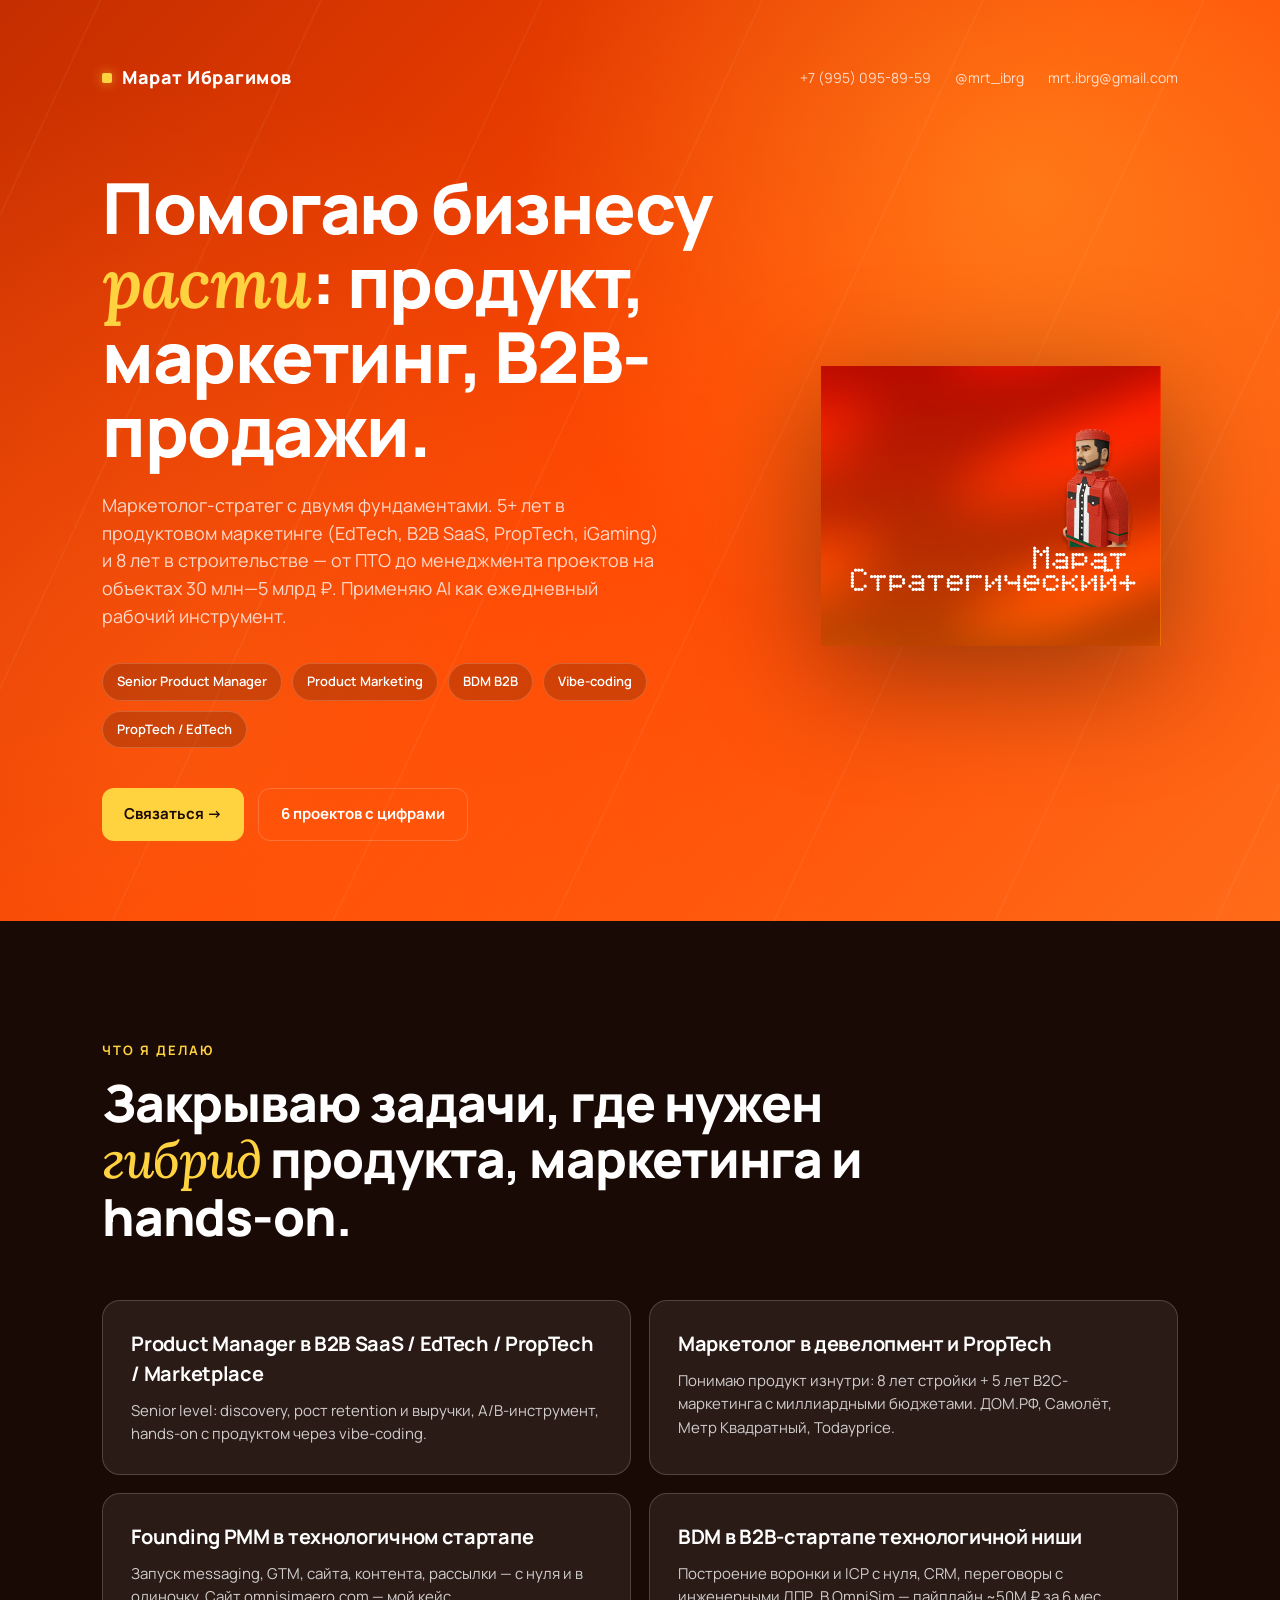
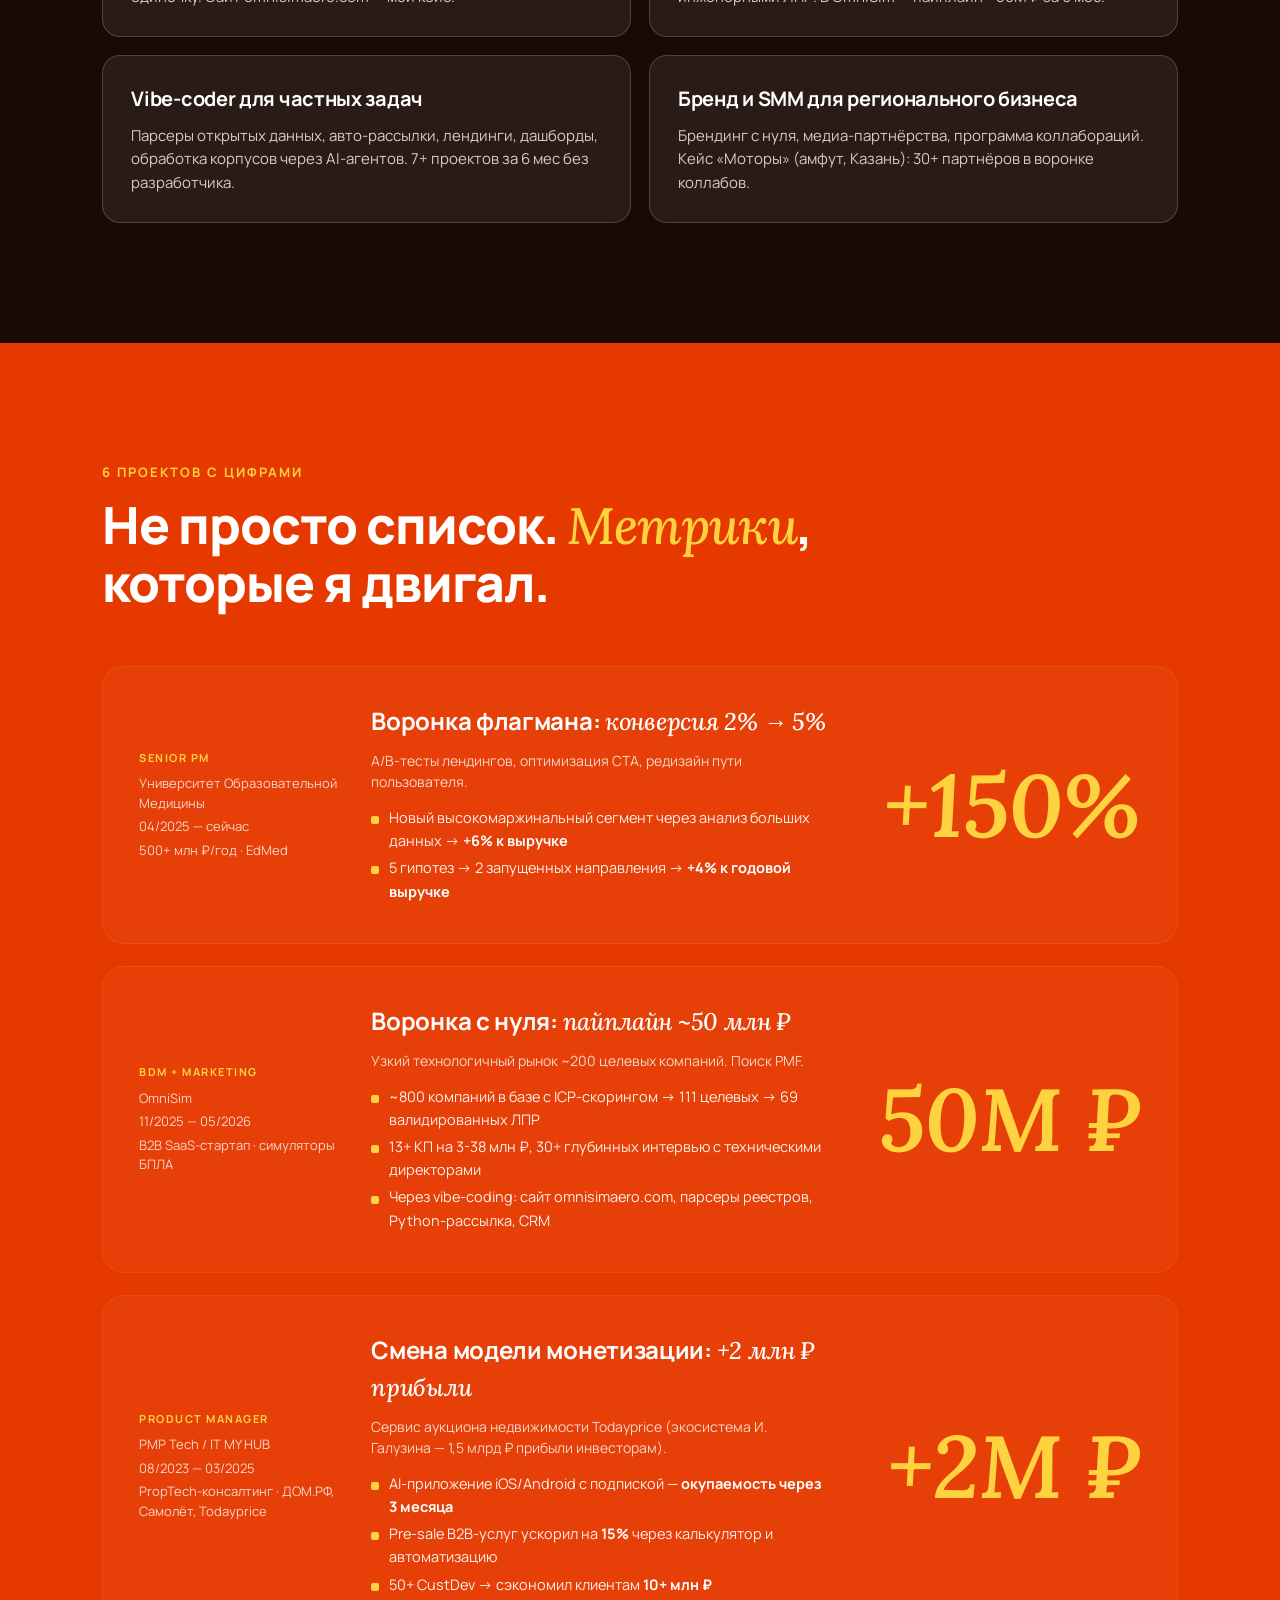
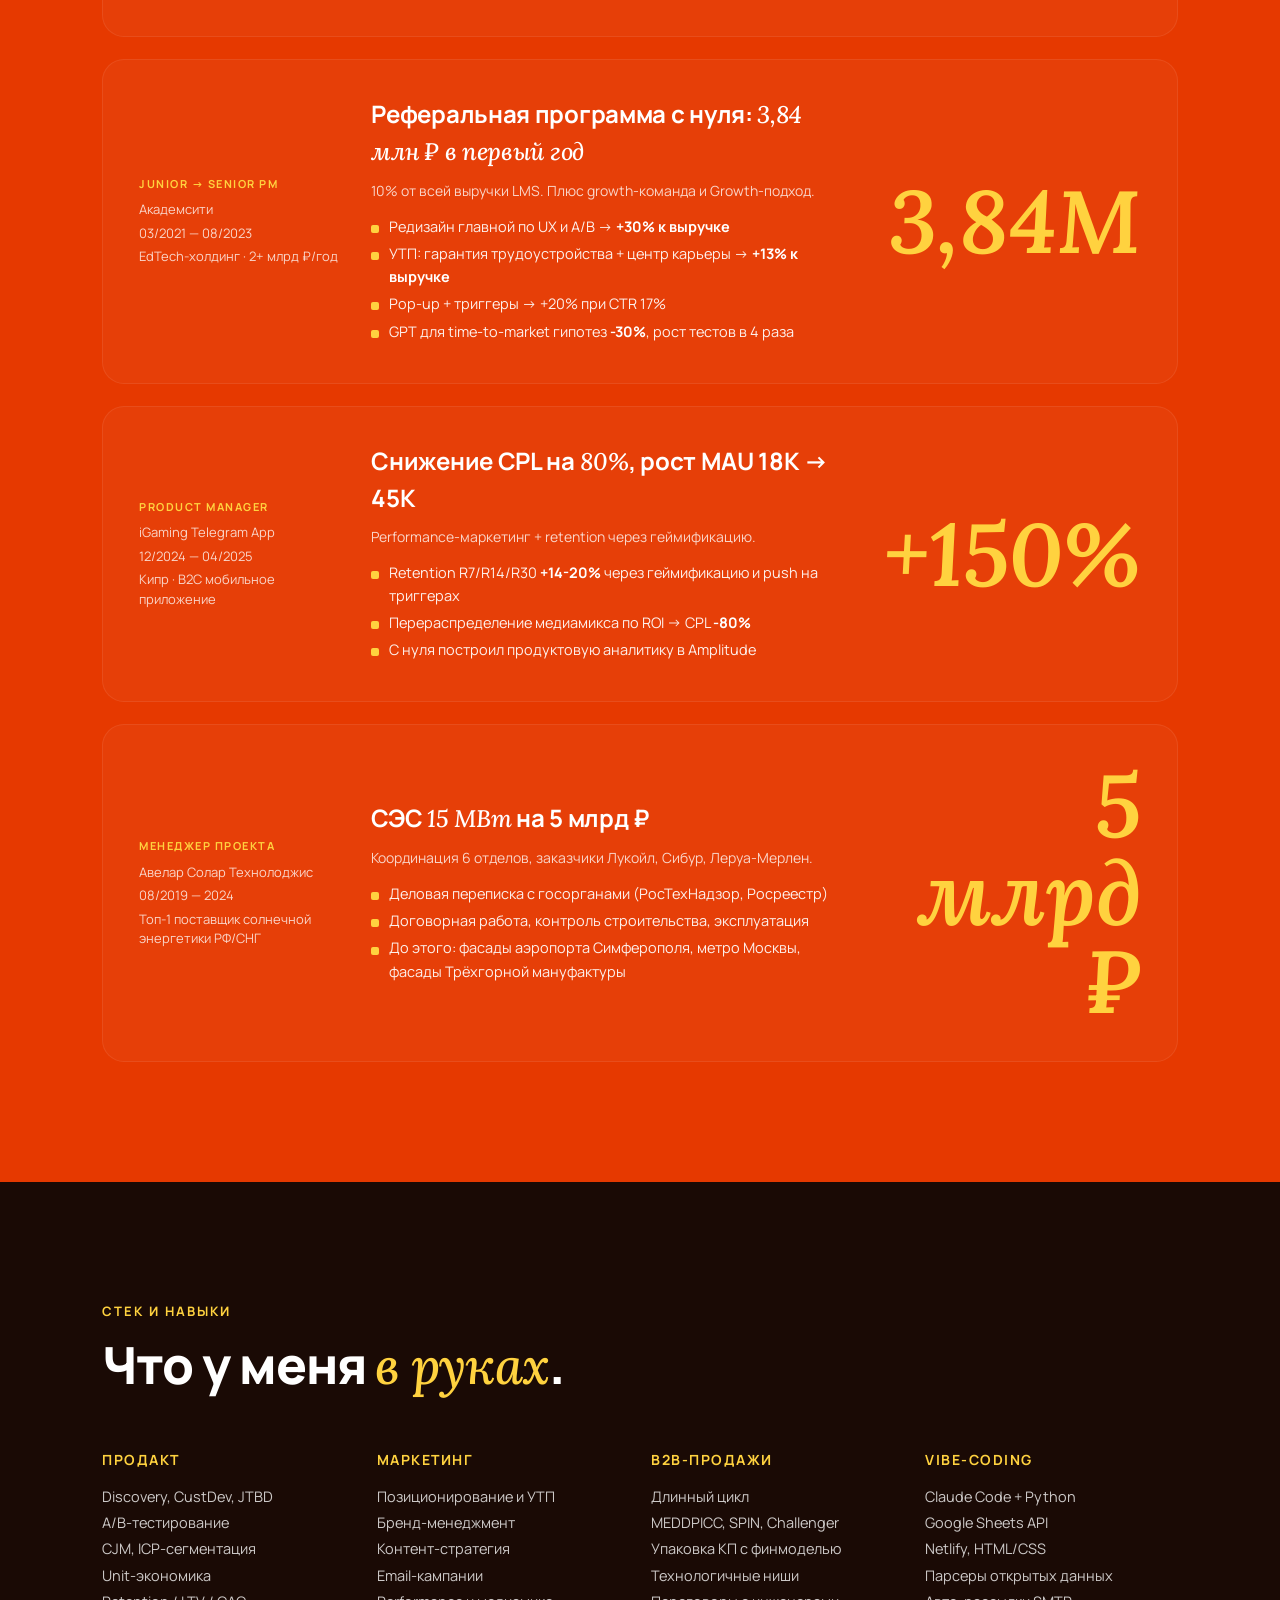
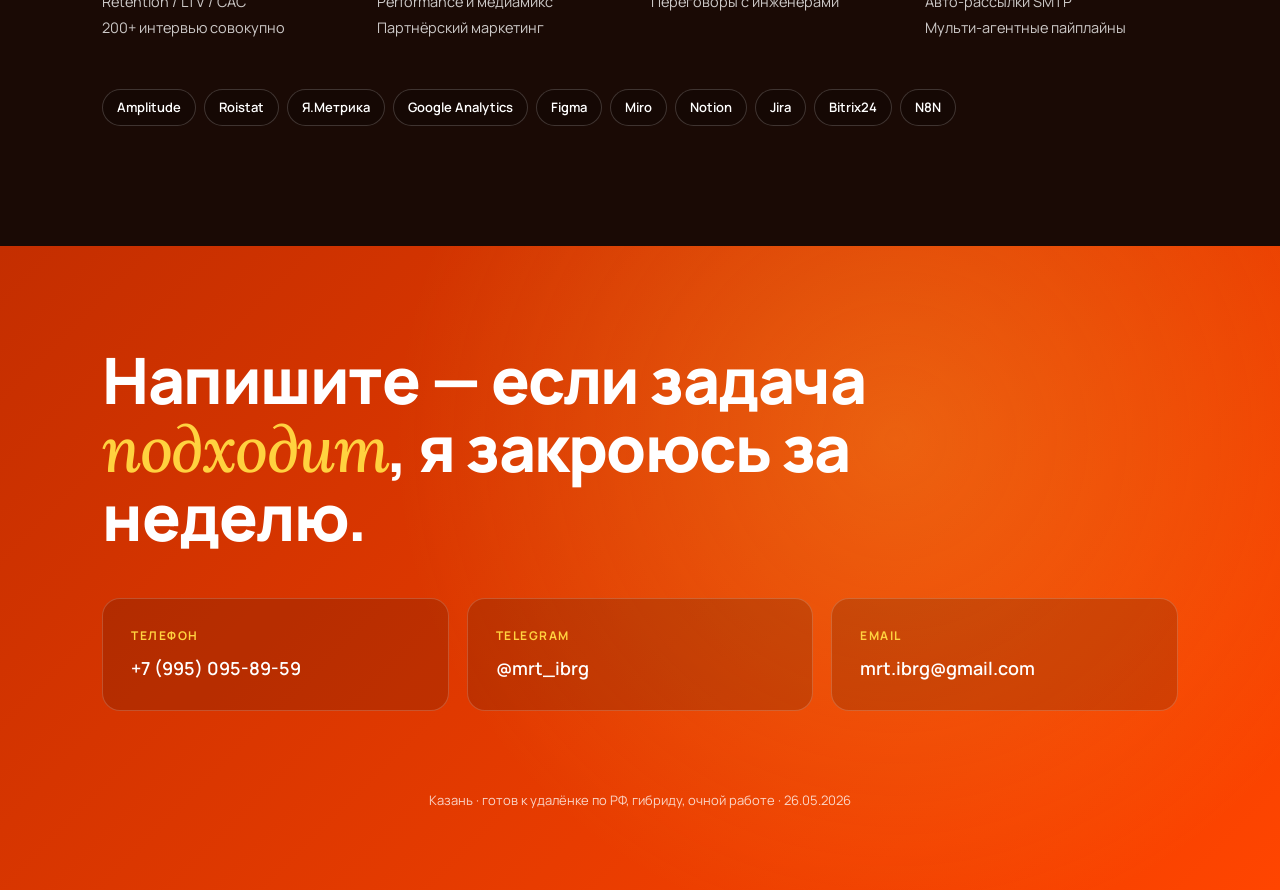
==== index.html @ 9df8261e "init: portfolio site" ====
<!doctype html>
<html lang="ru">
<head>
<meta charset="utf-8" />
<meta name="viewport" content="width=device-width,initial-scale=1" />
<title>Марат Ибрагимов — продакт, маркетолог, BDM</title>
<meta name="description" content="Маркетолог-стратег: 5+ лет в продукте, 8 лет в стройке, vibe-coding ежедневно. EdTech, B2B SaaS, PropTech." />
<link rel="preconnect" href="https://fonts.googleapis.com">
<link rel="preconnect" href="https://fonts.gstatic.com" crossorigin>
<link href="https://fonts.googleapis.com/css2?family=Manrope:wght@400;500;600;700;800&family=Lora:ital,wght@1,500;1,600&display=swap" rel="stylesheet">
<style>
:root{
  --orange-1:#FF4500;
  --orange-2:#E63900;
  --orange-3:#C42E00;
  --accent:#FFD23F;
  --ink:#1A0A05;
  --paper:#FFF5EE;
  --line:rgba(255,255,255,.18);
  --card:rgba(255,255,255,.07);
  --card-hover:rgba(255,255,255,.12);
  --text-soft:rgba(255,255,255,.78);
}
*{box-sizing:border-box;margin:0;padding:0}
html,body{background:var(--orange-2);color:#fff;font-family:'Manrope',system-ui,sans-serif;font-weight:400;line-height:1.5;-webkit-font-smoothing:antialiased}
img{display:block;max-width:100%}
a{color:inherit;text-decoration:none}
em,.italic{font-family:'Lora',serif;font-style:italic;font-weight:500}

/* ───────── HERO ───────── */
.hero{
  position:relative;
  min-height:100vh;
  padding:64px 8vw 80px;
  background:
    radial-gradient(circle at 80% 20%, rgba(255,210,63,.35), transparent 40%),
    radial-gradient(circle at 15% 80%, rgba(255,107,26,.45), transparent 50%),
    linear-gradient(135deg, var(--orange-3) 0%, var(--orange-1) 50%, #FF6B1A 100%);
  overflow:hidden;
}
.hero::before{
  content:"";
  position:absolute;inset:0;
  background:
    repeating-linear-gradient(115deg,
      transparent 0 90px,
      rgba(255,255,255,.04) 90px 92px,
      transparent 92px 200px);
  pointer-events:none;
}
.nav{
  display:flex;align-items:center;justify-content:space-between;
  position:relative;z-index:2;
  margin-bottom:80px;
}
.nav .logo{
  font-weight:800;font-size:18px;letter-spacing:.5px;
  display:flex;align-items:center;gap:10px;
}
.nav .logo::before{
  content:"";width:10px;height:10px;background:var(--accent);
  border-radius:2px;box-shadow:0 0 12px rgba(255,210,63,.6);
}
.nav-contacts{
  font-size:14px;color:var(--text-soft);
  display:flex;gap:24px;
}
.nav-contacts a:hover{color:#fff}

.hero-grid{
  position:relative;z-index:2;
  display:grid;
  grid-template-columns:1.4fr .8fr;
  gap:48px;
  align-items:center;
}
.hero h1{
  font-weight:800;
  font-size:clamp(40px,5.5vw,76px);
  line-height:1.05;
  letter-spacing:-1.5px;
}
.hero h1 em{
  color:var(--accent);
  font-weight:600;
}
.hero-sub{
  margin-top:24px;
  font-size:18px;line-height:1.55;
  color:var(--text-soft);
  max-width:560px;
}
.hero-tags{
  margin-top:32px;
  display:flex;flex-wrap:wrap;gap:10px;
}
.tag{
  background:rgba(0,0,0,.18);
  border:1px solid var(--line);
  padding:8px 14px;border-radius:999px;font-size:13px;font-weight:600;
}
.hero-cta{
  margin-top:40px;display:flex;flex-wrap:wrap;gap:14px;
}
.btn{
  display:inline-flex;align-items:center;gap:10px;
  padding:14px 22px;border-radius:12px;font-weight:700;font-size:15px;
  transition:transform .18s ease, box-shadow .18s ease;
}
.btn-primary{background:var(--accent);color:var(--ink)}
.btn-primary:hover{transform:translateY(-2px);box-shadow:0 10px 30px rgba(255,210,63,.35)}
.btn-ghost{background:transparent;border:1.5px solid var(--line);color:#fff}
.btn-ghost:hover{background:rgba(255,255,255,.08)}

.mascot{
  position:relative;
  display:flex;justify-content:center;
}
.mascot img{
  max-width:380px;
  filter:drop-shadow(0 30px 60px rgba(0,0,0,.4));
}

/* ───────── SECTION COMMON ───────── */
.section{
  position:relative;
  padding:120px 8vw;
}
.section-head{
  display:flex;align-items:flex-end;justify-content:space-between;
  gap:40px;margin-bottom:56px;
}
.section-eyebrow{
  font-size:13px;letter-spacing:2px;text-transform:uppercase;
  color:var(--accent);font-weight:700;
}
.section h2{
  font-size:clamp(34px,4vw,52px);
  font-weight:800;line-height:1.1;letter-spacing:-1px;
  margin-top:14px;
  max-width:780px;
}
.section h2 em{color:var(--accent)}

/* ───────── ON DARK ───────── */
.dark{background:#1A0A05;color:#fff}
.dark .section-eyebrow{color:var(--accent)}

/* ───────── VALUE GRID ───────── */
.value-grid{
  display:grid;grid-template-columns:repeat(2,1fr);gap:18px;
}
.value-card{
  padding:28px;
  background:var(--card);
  border:1px solid var(--line);
  border-radius:18px;
  transition:background .2s ease;
}
.value-card:hover{background:var(--card-hover)}
.value-card h3{
  font-size:20px;font-weight:700;margin-bottom:10px;letter-spacing:-.3px;
}
.value-card p{color:var(--text-soft);font-size:15px;line-height:1.55}

/* ───────── PROJECTS ───────── */
.projects{display:grid;grid-template-columns:1fr;gap:22px}
.project{
  display:grid;
  grid-template-columns:200px 1fr 280px;
  gap:32px;
  align-items:center;
  padding:36px;
  background:rgba(255,255,255,.03);
  border:1px solid rgba(255,255,255,.08);
  border-radius:22px;
  transition:transform .2s ease, border-color .2s ease;
}
.project:hover{
  transform:translateY(-3px);
  border-color:rgba(255,210,63,.4);
}
.project-meta{
  font-size:13px;color:var(--text-soft);
}
.project-meta .role{
  display:block;font-size:11px;letter-spacing:1.5px;text-transform:uppercase;
  color:var(--accent);font-weight:700;margin-bottom:8px;
}
.project-meta .period{display:block;margin-top:4px}
.project-body h3{
  font-size:24px;font-weight:700;letter-spacing:-.3px;margin-bottom:10px;
}
.project-body .sub{color:var(--text-soft);font-size:14px;line-height:1.5}
.project-bullets{margin-top:14px}
.project-bullets li{
  list-style:none;padding-left:18px;position:relative;
  font-size:14.5px;color:rgba(255,255,255,.92);line-height:1.6;
  margin-bottom:4px;
}
.project-bullets li::before{
  content:"";position:absolute;left:0;top:.7em;
  width:8px;height:8px;background:var(--accent);border-radius:2px;
}
.project-bullets li b{color:#fff;font-weight:700}
.project-num{
  font-family:'Lora',serif;font-style:italic;font-weight:600;
  font-size:88px;line-height:1;color:var(--accent);
  text-align:right;
}

/* ───────── SKILLS ───────── */
.skills-cols{
  display:grid;grid-template-columns:repeat(4,1fr);gap:22px;
}
.skills-col h4{
  font-size:14px;letter-spacing:1.5px;text-transform:uppercase;
  color:var(--accent);font-weight:700;margin-bottom:14px;
}
.skills-col ul{list-style:none}
.skills-col li{
  font-size:14.5px;line-height:1.8;color:var(--text-soft);
}

/* ───────── CONTACT ───────── */
.contact{
  background:
    radial-gradient(circle at 70% 30%, rgba(255,210,63,.25), transparent 50%),
    linear-gradient(135deg, var(--orange-3), var(--orange-1));
  color:#fff;
  padding:100px 8vw 80px;
}
.contact-head{
  font-size:clamp(40px,5vw,72px);
  font-weight:800;line-height:1.05;letter-spacing:-1.5px;max-width:900px;
}
.contact-head em{color:var(--accent)}
.contact-grid{
  margin-top:48px;
  display:grid;grid-template-columns:repeat(3,1fr);gap:18px;
}
.contact-card{
  padding:28px;
  background:rgba(0,0,0,.15);
  border:1px solid rgba(255,255,255,.18);
  border-radius:18px;
  transition:background .2s ease;
}
.contact-card:hover{background:rgba(0,0,0,.25)}
.contact-card .label{
  font-size:12px;letter-spacing:1.5px;text-transform:uppercase;
  color:var(--accent);font-weight:700;
}
.contact-card .value{
  margin-top:10px;font-size:18px;font-weight:600;
}
.footer{
  text-align:center;margin-top:80px;color:var(--text-soft);font-size:13px;
}

/* ───────── RESPONSIVE ───────── */
@media (max-width:980px){
  .hero{padding:32px 6vw 60px}
  .nav-contacts{display:none}
  .hero-grid{grid-template-columns:1fr;gap:32px}
  .mascot{order:-1}
  .mascot img{max-width:240px}
  .section{padding:80px 6vw}
  .value-grid{grid-template-columns:1fr}
  .project{grid-template-columns:1fr;gap:14px;padding:24px}
  .project-num{font-size:64px;text-align:left}
  .skills-cols{grid-template-columns:1fr 1fr}
  .contact{padding:60px 6vw}
  .contact-grid{grid-template-columns:1fr}
}
</style>
</head>
<body>

<!-- ───────── HERO ───────── -->
<section class="hero">
  <nav class="nav">
    <div class="logo">Марат Ибрагимов</div>
    <div class="nav-contacts">
      <a href="tel:+79950958959">+7 (995) 095-89-59</a>
      <a href="https://t.me/mrt_ibrg">@mrt_ibrg</a>
      <a href="mailto:mrt.ibrg@gmail.com">mrt.ibrg@gmail.com</a>
    </div>
  </nav>

  <div class="hero-grid">
    <div>
      <h1>Помогаю бизнесу <em>расти</em>: продукт, маркетинг, B2B-продажи.</h1>
      <p class="hero-sub">Маркетолог-стратег с двумя фундаментами. 5+ лет в продуктовом маркетинге (EdTech, B2B SaaS, PropTech, iGaming) и 8 лет в строительстве — от ПТО до менеджмента проектов на объектах 30 млн—5 млрд ₽. Применяю AI как ежедневный рабочий инструмент.</p>
      <div class="hero-tags">
        <span class="tag">Senior Product Manager</span>
        <span class="tag">Product Marketing</span>
        <span class="tag">BDM B2B</span>
        <span class="tag">Vibe-coding</span>
        <span class="tag">PropTech / EdTech</span>
      </div>
      <div class="hero-cta">
        <a class="btn btn-primary" href="#contact">Связаться →</a>
        <a class="btn btn-ghost" href="#projects">6 проектов с цифрами</a>
      </div>
    </div>
    <div class="mascot">
      <img src="mascot.png" alt="Марат — pixel-art" />
    </div>
  </div>
</section>

<!-- ───────── VALUE ───────── -->
<section class="section dark" id="value">
  <div class="section-head">
    <div>
      <div class="section-eyebrow">Что я делаю</div>
      <h2>Закрываю задачи, где нужен <em>гибрид</em> продукта, маркетинга и hands-on.</h2>
    </div>
  </div>

  <div class="value-grid">
    <div class="value-card">
      <h3>Product Manager в B2B SaaS / EdTech / PropTech / Marketplace</h3>
      <p>Senior level: discovery, рост retention и выручки, A/B-инструмент, hands-on с продуктом через vibe-coding.</p>
    </div>
    <div class="value-card">
      <h3>Маркетолог в девелопмент и PropTech</h3>
      <p>Понимаю продукт изнутри: 8 лет стройки + 5 лет B2C-маркетинга с миллиардными бюджетами. ДОМ.РФ, Самолёт, Метр Квадратный, Todayprice.</p>
    </div>
    <div class="value-card">
      <h3>Founding PMM в технологичном стартапе</h3>
      <p>Запуск messaging, GTM, сайта, контента, рассылки — с нуля и в одиночку. Сайт omnisimaero.com — мой кейс.</p>
    </div>
    <div class="value-card">
      <h3>BDM в B2B-стартапе технологичной ниши</h3>
      <p>Построение воронки и ICP с нуля, CRM, переговоры с инженерными ЛПР. В OmniSim — пайплайн ~50М ₽ за 6 мес.</p>
    </div>
    <div class="value-card">
      <h3>Vibe-coder для частных задач</h3>
      <p>Парсеры открытых данных, авто-рассылки, лендинги, дашборды, обработка корпусов через AI-агентов. 7+ проектов за 6 мес без разработчика.</p>
    </div>
    <div class="value-card">
      <h3>Бренд и SMM для регионального бизнеса</h3>
      <p>Брендинг с нуля, медиа-партнёрства, программа коллабораций. Кейс «Моторы» (амфут, Казань): 30+ партнёров в воронке коллабов.</p>
    </div>
  </div>
</section>

<!-- ───────── PROJECTS ───────── -->
<section class="section" id="projects">
  <div class="section-head">
    <div>
      <div class="section-eyebrow">6 проектов с цифрами</div>
      <h2>Не просто список. <em>Метрики</em>, которые я двигал.</h2>
    </div>
  </div>

  <div class="projects">

    <!-- 1 -->
    <article class="project">
      <div class="project-meta">
        <span class="role">Senior PM</span>
        Университет Образовательной Медицины
        <span class="period">04/2025 — сейчас</span>
        <span class="period" style="color:var(--text-soft)">500+ млн ₽/год · EdMed</span>
      </div>
      <div class="project-body">
        <h3>Воронка флагмана: <em>конверсия 2% → 5%</em></h3>
        <p class="sub">A/B-тесты лендингов, оптимизация CTA, редизайн пути пользователя.</p>
        <ul class="project-bullets">
          <li>Новый высокомаржинальный сегмент через анализ больших данных → <b>+6% к выручке</b></li>
          <li>5 гипотез → 2 запущенных направления → <b>+4% к годовой выручке</b></li>
        </ul>
      </div>
      <div class="project-num">+150%</div>
    </article>

    <!-- 2 -->
    <article class="project">
      <div class="project-meta">
        <span class="role">BDM + Marketing</span>
        OmniSim
        <span class="period">11/2025 — 05/2026</span>
        <span class="period" style="color:var(--text-soft)">B2B SaaS-стартап · симуляторы БПЛА</span>
      </div>
      <div class="project-body">
        <h3>Воронка с нуля: <em>пайплайн ~50 млн ₽</em></h3>
        <p class="sub">Узкий технологичный рынок ~200 целевых компаний. Поиск PMF.</p>
        <ul class="project-bullets">
          <li>~800 компаний в базе с ICP-скорингом → 111 целевых → 69 валидированных ЛПР</li>
          <li>13+ КП на 3-38 млн ₽, 30+ глубинных интервью с техническими директорами</li>
          <li>Через vibe-coding: сайт omnisimaero.com, парсеры реестров, Python-рассылка, CRM</li>
        </ul>
      </div>
      <div class="project-num">50М ₽</div>
    </article>

    <!-- 3 -->
    <article class="project">
      <div class="project-meta">
        <span class="role">Product Manager</span>
        PMP Tech / IT MY HUB
        <span class="period">08/2023 — 03/2025</span>
        <span class="period" style="color:var(--text-soft)">PropTech-консалтинг · ДОМ.РФ, Самолёт, Todayprice</span>
      </div>
      <div class="project-body">
        <h3>Смена модели монетизации: <em>+2 млн ₽ прибыли</em></h3>
        <p class="sub">Сервис аукциона недвижимости Todayprice (экосистема И. Галузина — 1,5 млрд ₽ прибыли инвесторам).</p>
        <ul class="project-bullets">
          <li>AI-приложение iOS/Android с подпиской — <b>окупаемость через 3 месяца</b></li>
          <li>Pre-sale B2B-услуг ускорил на <b>15%</b> через калькулятор и автоматизацию</li>
          <li>50+ CustDev → сэкономил клиентам <b>10+ млн ₽</b></li>
        </ul>
      </div>
      <div class="project-num">+2М ₽</div>
    </article>

    <!-- 4 -->
    <article class="project">
      <div class="project-meta">
        <span class="role">Junior → Senior PM</span>
        Академсити
        <span class="period">03/2021 — 08/2023</span>
        <span class="period" style="color:var(--text-soft)">EdTech-холдинг · 2+ млрд ₽/год</span>
      </div>
      <div class="project-body">
        <h3>Реферальная программа с нуля: <em>3,84 млн ₽ в первый год</em></h3>
        <p class="sub">10% от всей выручки LMS. Плюс growth-команда и Growth-подход.</p>
        <ul class="project-bullets">
          <li>Редизайн главной по UX и A/B → <b>+30% к выручке</b></li>
          <li>УТП: гарантия трудоустройства + центр карьеры → <b>+13% к выручке</b></li>
          <li>Pop-up + триггеры → +20% при CTR 17%</li>
          <li>GPT для time-to-market гипотез <b>-30%</b>, рост тестов в 4 раза</li>
        </ul>
      </div>
      <div class="project-num">3,84М</div>
    </article>

    <!-- 5 -->
    <article class="project">
      <div class="project-meta">
        <span class="role">Product Manager</span>
        iGaming Telegram App
        <span class="period">12/2024 — 04/2025</span>
        <span class="period" style="color:var(--text-soft)">Кипр · B2C мобильное приложение</span>
      </div>
      <div class="project-body">
        <h3>Снижение CPL на <em>80%</em>, рост MAU 18K → 45K</h3>
        <p class="sub">Performance-маркетинг + retention через геймификацию.</p>
        <ul class="project-bullets">
          <li>Retention R7/R14/R30 <b>+14-20%</b> через геймификацию и push на триггерах</li>
          <li>Перераспределение медиамикса по ROI → CPL <b>-80%</b></li>
          <li>С нуля построил продуктовую аналитику в Amplitude</li>
        </ul>
      </div>
      <div class="project-num">+150%</div>
    </article>

    <!-- 6 -->
    <article class="project">
      <div class="project-meta">
        <span class="role">Менеджер проекта</span>
        Авелар Солар Технолоджис
        <span class="period">08/2019 — 2024</span>
        <span class="period" style="color:var(--text-soft)">Топ-1 поставщик солнечной энергетики РФ/СНГ</span>
      </div>
      <div class="project-body">
        <h3>СЭС <em>15 МВт</em> на 5 млрд ₽</h3>
        <p class="sub">Координация 6 отделов, заказчики Лукойл, Сибур, Леруа-Мерлен.</p>
        <ul class="project-bullets">
          <li>Деловая переписка с госорганами (РосТехНадзор, Росреестр)</li>
          <li>Договорная работа, контроль строительства, эксплуатация</li>
          <li>До этого: фасады аэропорта Симферополя, метро Москвы, фасады Трёхгорной мануфактуры</li>
        </ul>
      </div>
      <div class="project-num">5 млрд ₽</div>
    </article>

  </div>
</section>

<!-- ───────── SKILLS ───────── -->
<section class="section dark">
  <div class="section-head">
    <div>
      <div class="section-eyebrow">Стек и навыки</div>
      <h2>Что у меня <em>в руках</em>.</h2>
    </div>
  </div>

  <div class="skills-cols">
    <div class="skills-col">
      <h4>Продакт</h4>
      <ul>
        <li>Discovery, CustDev, JTBD</li>
        <li>A/B-тестирование</li>
        <li>CJM, ICP-сегментация</li>
        <li>Unit-экономика</li>
        <li>Retention / LTV / CAC</li>
        <li>200+ интервью совокупно</li>
      </ul>
    </div>
    <div class="skills-col">
      <h4>Маркетинг</h4>
      <ul>
        <li>Позиционирование и УТП</li>
        <li>Бренд-менеджмент</li>
        <li>Контент-стратегия</li>
        <li>Email-кампании</li>
        <li>Performance и медиамикс</li>
        <li>Партнёрский маркетинг</li>
      </ul>
    </div>
    <div class="skills-col">
      <h4>B2B-продажи</h4>
      <ul>
        <li>Длинный цикл</li>
        <li>MEDDPICC, SPIN, Challenger</li>
        <li>Упаковка КП с финмоделью</li>
        <li>Технологичные ниши</li>
        <li>Переговоры с инженерами</li>
      </ul>
    </div>
    <div class="skills-col">
      <h4>Vibe-coding</h4>
      <ul>
        <li>Claude Code + Python</li>
        <li>Google Sheets API</li>
        <li>Netlify, HTML/CSS</li>
        <li>Парсеры открытых данных</li>
        <li>Авто-рассылки SMTP</li>
        <li>Мульти-агентные пайплайны</li>
      </ul>
    </div>
  </div>

  <div style="margin-top:48px;display:flex;flex-wrap:wrap;gap:8px">
    <span class="tag">Amplitude</span>
    <span class="tag">Roistat</span>
    <span class="tag">Я.Метрика</span>
    <span class="tag">Google Analytics</span>
    <span class="tag">Figma</span>
    <span class="tag">Miro</span>
    <span class="tag">Notion</span>
    <span class="tag">Jira</span>
    <span class="tag">Bitrix24</span>
    <span class="tag">N8N</span>
  </div>
</section>

<!-- ───────── CONTACT ───────── -->
<section class="contact" id="contact">
  <h2 class="contact-head">Напишите — если задача <em>подходит</em>, я закроюсь за неделю.</h2>

  <div class="contact-grid">
    <a class="contact-card" href="tel:+79950958959">
      <div class="label">Телефон</div>
      <div class="value">+7 (995) 095-89-59</div>
    </a>
    <a class="contact-card" href="https://t.me/mrt_ibrg" target="_blank" rel="noopener">
      <div class="label">Telegram</div>
      <div class="value">@mrt_ibrg</div>
    </a>
    <a class="contact-card" href="mailto:mrt.ibrg@gmail.com">
      <div class="label">Email</div>
      <div class="value">mrt.ibrg@gmail.com</div>
    </a>
  </div>

  <div class="footer">
    Казань · готов к удалёнке по РФ, гибриду, очной работе · 26.05.2026
  </div>
</section>

</body>
</html>
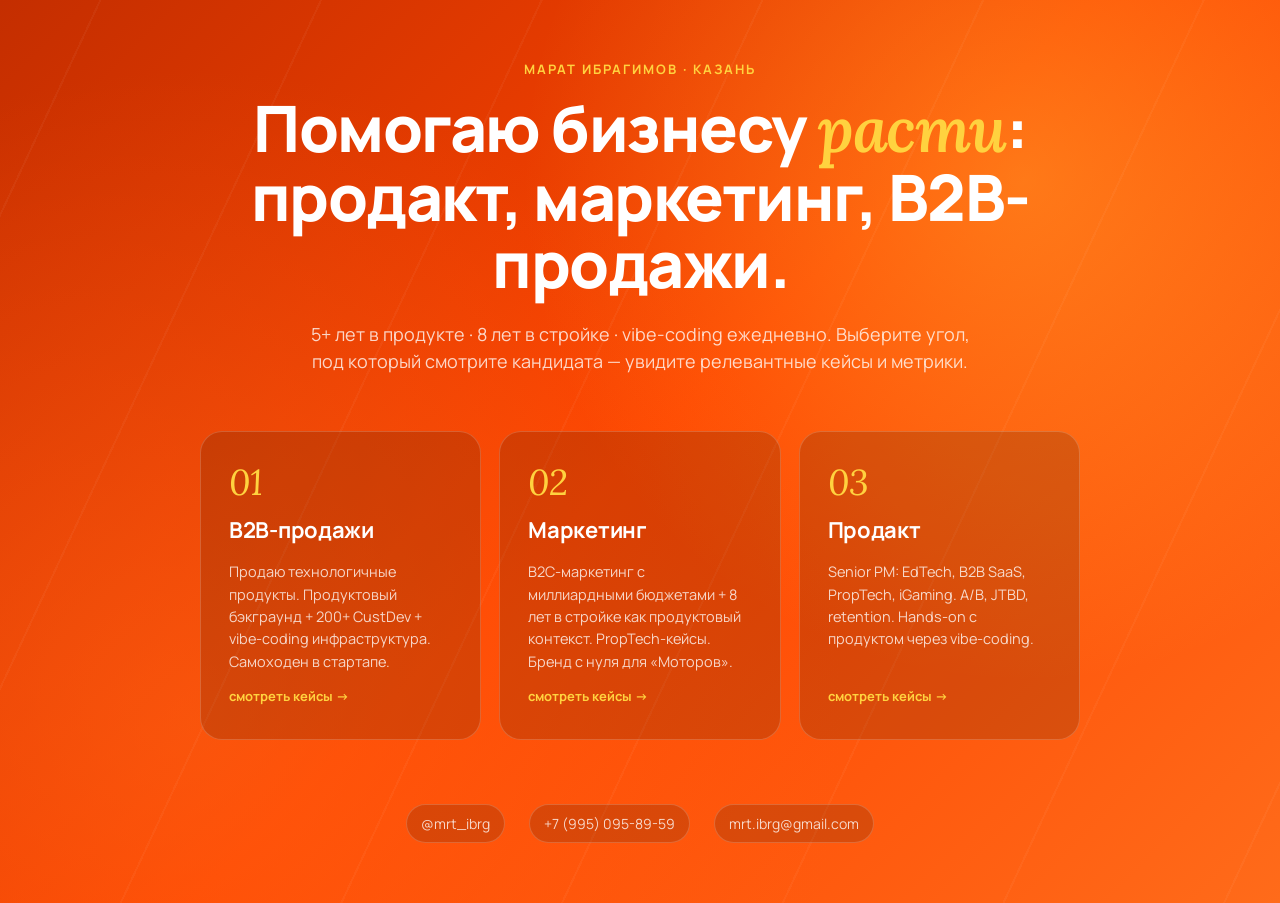
==== commit 1efede31: "feat: 3 microsites (sales/marketing/product) + home selector + shared CSS" ====
--- a/index.html
+++ b/index.html
@@ -3,574 +3,66 @@
 <head>
 <meta charset="utf-8" />
 <meta name="viewport" content="width=device-width,initial-scale=1" />
-<title>Марат Ибрагимов — продакт, маркетолог, BDM</title>
-<meta name="description" content="Маркетолог-стратег: 5+ лет в продукте, 8 лет в стройке, vibe-coding ежедневно. EdTech, B2B SaaS, PropTech." />
+<title>Марат Ибрагимов — продакт · маркетолог · B2B-продажи</title>
+<meta name="description" content="Маркетолог-стратег: 5+ лет в продукте, 8 лет в стройке, vibe-coding ежедневно. EdTech, B2B SaaS, PropTech. Казань." />
+<meta name="theme-color" content="#E63900" />
+
+<meta property="og:type" content="website" />
+<meta property="og:title" content="Марат Ибрагимов — продакт · маркетолог · B2B-продажи" />
+<meta property="og:description" content="Помогаю бизнесу расти. 5+ лет в продукте, 8 лет в стройке, vibe-coding ежедневно. EdTech, B2B SaaS, PropTech." />
+<meta property="og:image" content="https://makeyourdreem-oss.github.io/marat-portfolio/og-image.jpg" />
+<meta property="og:url" content="https://makeyourdreem-oss.github.io/marat-portfolio/" />
+<meta property="og:locale" content="ru_RU" />
+
+<meta name="twitter:card" content="summary_large_image" />
+<meta name="twitter:title" content="Марат Ибрагимов" />
+<meta name="twitter:description" content="Продакт · маркетолог · B2B-продажи. Vibe-coder. Казань." />
+<meta name="twitter:image" content="https://makeyourdreem-oss.github.io/marat-portfolio/og-image.jpg" />
+
+<link rel="icon" href="favicon.png" type="image/png" />
+<link rel="apple-touch-icon" href="favicon-256.png" />
+
 <link rel="preconnect" href="https://fonts.googleapis.com">
 <link rel="preconnect" href="https://fonts.gstatic.com" crossorigin>
 <link href="https://fonts.googleapis.com/css2?family=Manrope:wght@400;500;600;700;800&family=Lora:ital,wght@1,500;1,600&display=swap" rel="stylesheet">
-<style>
-:root{
-  --orange-1:#FF4500;
-  --orange-2:#E63900;
-  --orange-3:#C42E00;
-  --accent:#FFD23F;
-  --ink:#1A0A05;
-  --paper:#FFF5EE;
-  --line:rgba(255,255,255,.18);
-  --card:rgba(255,255,255,.07);
-  --card-hover:rgba(255,255,255,.12);
-  --text-soft:rgba(255,255,255,.78);
-}
-*{box-sizing:border-box;margin:0;padding:0}
-html,body{background:var(--orange-2);color:#fff;font-family:'Manrope',system-ui,sans-serif;font-weight:400;line-height:1.5;-webkit-font-smoothing:antialiased}
-img{display:block;max-width:100%}
-a{color:inherit;text-decoration:none}
-em,.italic{font-family:'Lora',serif;font-style:italic;font-weight:500}
+<link rel="stylesheet" href="_shared/style.css">
+</head>
+<body data-track="home">
 
-/* ───────── HERO ───────── */
-.hero{
-  position:relative;
-  min-height:100vh;
-  padding:64px 8vw 80px;
-  background:
-    radial-gradient(circle at 80% 20%, rgba(255,210,63,.35), transparent 40%),
-    radial-gradient(circle at 15% 80%, rgba(255,107,26,.45), transparent 50%),
-    linear-gradient(135deg, var(--orange-3) 0%, var(--orange-1) 50%, #FF6B1A 100%);
-  overflow:hidden;
-}
-.hero::before{
-  content:"";
-  position:absolute;inset:0;
-  background:
-    repeating-linear-gradient(115deg,
-      transparent 0 90px,
-      rgba(255,255,255,.04) 90px 92px,
-      transparent 92px 200px);
-  pointer-events:none;
-}
-.nav{
-  display:flex;align-items:center;justify-content:space-between;
-  position:relative;z-index:2;
-  margin-bottom:80px;
-}
-.nav .logo{
-  font-weight:800;font-size:18px;letter-spacing:.5px;
-  display:flex;align-items:center;gap:10px;
-}
-.nav .logo::before{
-  content:"";width:10px;height:10px;background:var(--accent);
-  border-radius:2px;box-shadow:0 0 12px rgba(255,210,63,.6);
-}
-.nav-contacts{
-  font-size:14px;color:var(--text-soft);
-  display:flex;gap:24px;
-}
-.nav-contacts a:hover{color:#fff}
+<section class="hero home-hero">
+  <div class="home-inner">
+    <div class="eyebrow">Марат Ибрагимов · Казань</div>
+    <h1>Помогаю бизнесу <em>расти</em>: продакт, маркетинг, B2B-продажи.</h1>
+    <p class="home-sub">5+ лет в продукте · 8 лет в стройке · vibe-coding ежедневно. Выберите угол, под который смотрите кандидата — увидите релевантные кейсы и метрики.</p>
 
-.hero-grid{
-  position:relative;z-index:2;
-  display:grid;
-  grid-template-columns:1.4fr .8fr;
-  gap:48px;
-  align-items:center;
-}
-.hero h1{
-  font-weight:800;
-  font-size:clamp(40px,5.5vw,76px);
-  line-height:1.05;
-  letter-spacing:-1.5px;
-}
-.hero h1 em{
-  color:var(--accent);
-  font-weight:600;
-}
-.hero-sub{
-  margin-top:24px;
-  font-size:18px;line-height:1.55;
-  color:var(--text-soft);
-  max-width:560px;
-}
-.hero-tags{
-  margin-top:32px;
-  display:flex;flex-wrap:wrap;gap:10px;
-}
-.tag{
-  background:rgba(0,0,0,.18);
-  border:1px solid var(--line);
-  padding:8px 14px;border-radius:999px;font-size:13px;font-weight:600;
-}
-.hero-cta{
-  margin-top:40px;display:flex;flex-wrap:wrap;gap:14px;
-}
-.btn{
-  display:inline-flex;align-items:center;gap:10px;
-  padding:14px 22px;border-radius:12px;font-weight:700;font-size:15px;
-  transition:transform .18s ease, box-shadow .18s ease;
-}
-.btn-primary{background:var(--accent);color:var(--ink)}
-.btn-primary:hover{transform:translateY(-2px);box-shadow:0 10px 30px rgba(255,210,63,.35)}
-.btn-ghost{background:transparent;border:1.5px solid var(--line);color:#fff}
-.btn-ghost:hover{background:rgba(255,255,255,.08)}
+    <div class="home-tracks">
+      <a class="home-track" href="sales/">
+        <div class="num">01</div>
+        <div class="ttl">B2B-продажи</div>
+        <div class="desc">Продаю технологичные продукты. Продуктовый бэкграунд + 200+ CustDev + vibe-coding инфраструктура. Самоходен в стартапе.</div>
+        <div class="more">смотреть кейсы →</div>
+      </a>
 
-.mascot{
-  position:relative;
-  display:flex;justify-content:center;
-}
-.mascot img{
-  max-width:380px;
-  filter:drop-shadow(0 30px 60px rgba(0,0,0,.4));
-}
+      <a class="home-track" href="marketing/">
+        <div class="num">02</div>
+        <div class="ttl">Маркетинг</div>
+        <div class="desc">B2C-маркетинг с миллиардными бюджетами + 8 лет в стройке как продуктовый контекст. PropTech-кейсы. Бренд с нуля для «Моторов».</div>
+        <div class="more">смотреть кейсы →</div>
+      </a>
 
-/* ───────── SECTION COMMON ───────── */
-.section{
-  position:relative;
-  padding:120px 8vw;
-}
-.section-head{
-  display:flex;align-items:flex-end;justify-content:space-between;
-  gap:40px;margin-bottom:56px;
-}
-.section-eyebrow{
-  font-size:13px;letter-spacing:2px;text-transform:uppercase;
-  color:var(--accent);font-weight:700;
-}
-.section h2{
-  font-size:clamp(34px,4vw,52px);
-  font-weight:800;line-height:1.1;letter-spacing:-1px;
-  margin-top:14px;
-  max-width:780px;
-}
-.section h2 em{color:var(--accent)}
+      <a class="home-track" href="product/">
+        <div class="num">03</div>
+        <div class="ttl">Продакт</div>
+        <div class="desc">Senior PM: EdTech, B2B SaaS, PropTech, iGaming. A/B, JTBD, retention. Hands-on с продуктом через vibe-coding.</div>
+        <div class="more">смотреть кейсы →</div>
+      </a>
+    </div>
 
-/* ───────── ON DARK ───────── */
-.dark{background:#1A0A05;color:#fff}
-.dark .section-eyebrow{color:var(--accent)}
-
-/* ───────── VALUE GRID ───────── */
-.value-grid{
-  display:grid;grid-template-columns:repeat(2,1fr);gap:18px;
-}
-.value-card{
-  padding:28px;
-  background:var(--card);
-  border:1px solid var(--line);
-  border-radius:18px;
-  transition:background .2s ease;
-}
-.value-card:hover{background:var(--card-hover)}
-.value-card h3{
-  font-size:20px;font-weight:700;margin-bottom:10px;letter-spacing:-.3px;
-}
-.value-card p{color:var(--text-soft);font-size:15px;line-height:1.55}
-
-/* ───────── PROJECTS ───────── */
-.projects{display:grid;grid-template-columns:1fr;gap:22px}
-.project{
-  display:grid;
-  grid-template-columns:200px 1fr 280px;
-  gap:32px;
-  align-items:center;
-  padding:36px;
-  background:rgba(255,255,255,.03);
-  border:1px solid rgba(255,255,255,.08);
-  border-radius:22px;
-  transition:transform .2s ease, border-color .2s ease;
-}
-.project:hover{
-  transform:translateY(-3px);
-  border-color:rgba(255,210,63,.4);
-}
-.project-meta{
-  font-size:13px;color:var(--text-soft);
-}
-.project-meta .role{
-  display:block;font-size:11px;letter-spacing:1.5px;text-transform:uppercase;
-  color:var(--accent);font-weight:700;margin-bottom:8px;
-}
-.project-meta .period{display:block;margin-top:4px}
-.project-body h3{
-  font-size:24px;font-weight:700;letter-spacing:-.3px;margin-bottom:10px;
-}
-.project-body .sub{color:var(--text-soft);font-size:14px;line-height:1.5}
-.project-bullets{margin-top:14px}
-.project-bullets li{
-  list-style:none;padding-left:18px;position:relative;
-  font-size:14.5px;color:rgba(255,255,255,.92);line-height:1.6;
-  margin-bottom:4px;
-}
-.project-bullets li::before{
-  content:"";position:absolute;left:0;top:.7em;
-  width:8px;height:8px;background:var(--accent);border-radius:2px;
-}
-.project-bullets li b{color:#fff;font-weight:700}
-.project-num{
-  font-family:'Lora',serif;font-style:italic;font-weight:600;
-  font-size:88px;line-height:1;color:var(--accent);
-  text-align:right;
-}
-
-/* ───────── SKILLS ───────── */
-.skills-cols{
-  display:grid;grid-template-columns:repeat(4,1fr);gap:22px;
-}
-.skills-col h4{
-  font-size:14px;letter-spacing:1.5px;text-transform:uppercase;
-  color:var(--accent);font-weight:700;margin-bottom:14px;
-}
-.skills-col ul{list-style:none}
-.skills-col li{
-  font-size:14.5px;line-height:1.8;color:var(--text-soft);
-}
-
-/* ───────── CONTACT ───────── */
-.contact{
-  background:
-    radial-gradient(circle at 70% 30%, rgba(255,210,63,.25), transparent 50%),
-    linear-gradient(135deg, var(--orange-3), var(--orange-1));
-  color:#fff;
-  padding:100px 8vw 80px;
-}
-.contact-head{
-  font-size:clamp(40px,5vw,72px);
-  font-weight:800;line-height:1.05;letter-spacing:-1.5px;max-width:900px;
-}
-.contact-head em{color:var(--accent)}
-.contact-grid{
-  margin-top:48px;
-  display:grid;grid-template-columns:repeat(3,1fr);gap:18px;
-}
-.contact-card{
-  padding:28px;
-  background:rgba(0,0,0,.15);
-  border:1px solid rgba(255,255,255,.18);
-  border-radius:18px;
-  transition:background .2s ease;
-}
-.contact-card:hover{background:rgba(0,0,0,.25)}
-.contact-card .label{
-  font-size:12px;letter-spacing:1.5px;text-transform:uppercase;
-  color:var(--accent);font-weight:700;
-}
-.contact-card .value{
-  margin-top:10px;font-size:18px;font-weight:600;
-}
-.footer{
-  text-align:center;margin-top:80px;color:var(--text-soft);font-size:13px;
-}
-
-/* ───────── RESPONSIVE ───────── */
-@media (max-width:980px){
-  .hero{padding:32px 6vw 60px}
-  .nav-contacts{display:none}
-  .hero-grid{grid-template-columns:1fr;gap:32px}
-  .mascot{order:-1}
-  .mascot img{max-width:240px}
-  .section{padding:80px 6vw}
-  .value-grid{grid-template-columns:1fr}
-  .project{grid-template-columns:1fr;gap:14px;padding:24px}
-  .project-num{font-size:64px;text-align:left}
-  .skills-cols{grid-template-columns:1fr 1fr}
-  .contact{padding:60px 6vw}
-  .contact-grid{grid-template-columns:1fr}
-}
-</style>
-</head>
-<body>
-
-<!-- ───────── HERO ───────── -->
-<section class="hero">
-  <nav class="nav">
-    <div class="logo">Марат Ибрагимов</div>
-    <div class="nav-contacts">
+    <div class="home-contacts">
+      <a href="https://t.me/mrt_ibrg" target="_blank" rel="noopener">@mrt_ibrg</a>
       <a href="tel:+79950958959">+7 (995) 095-89-59</a>
-      <a href="https://t.me/mrt_ibrg">@mrt_ibrg</a>
       <a href="mailto:mrt.ibrg@gmail.com">mrt.ibrg@gmail.com</a>
     </div>
-  </nav>
-
-  <div class="hero-grid">
-    <div>
-      <h1>Помогаю бизнесу <em>расти</em>: продукт, маркетинг, B2B-продажи.</h1>
-      <p class="hero-sub">Маркетолог-стратег с двумя фундаментами. 5+ лет в продуктовом маркетинге (EdTech, B2B SaaS, PropTech, iGaming) и 8 лет в строительстве — от ПТО до менеджмента проектов на объектах 30 млн—5 млрд ₽. Применяю AI как ежедневный рабочий инструмент.</p>
-      <div class="hero-tags">
-        <span class="tag">Senior Product Manager</span>
-        <span class="tag">Product Marketing</span>
-        <span class="tag">BDM B2B</span>
-        <span class="tag">Vibe-coding</span>
-        <span class="tag">PropTech / EdTech</span>
-      </div>
-      <div class="hero-cta">
-        <a class="btn btn-primary" href="#contact">Связаться →</a>
-        <a class="btn btn-ghost" href="#projects">6 проектов с цифрами</a>
-      </div>
-    </div>
-    <div class="mascot">
-      <img src="mascot.png" alt="Марат — pixel-art" />
-    </div>
-  </div>
-</section>
-
-<!-- ───────── VALUE ───────── -->
-<section class="section dark" id="value">
-  <div class="section-head">
-    <div>
-      <div class="section-eyebrow">Что я делаю</div>
-      <h2>Закрываю задачи, где нужен <em>гибрид</em> продукта, маркетинга и hands-on.</h2>
-    </div>
-  </div>
-
-  <div class="value-grid">
-    <div class="value-card">
-      <h3>Product Manager в B2B SaaS / EdTech / PropTech / Marketplace</h3>
-      <p>Senior level: discovery, рост retention и выручки, A/B-инструмент, hands-on с продуктом через vibe-coding.</p>
-    </div>
-    <div class="value-card">
-      <h3>Маркетолог в девелопмент и PropTech</h3>
-      <p>Понимаю продукт изнутри: 8 лет стройки + 5 лет B2C-маркетинга с миллиардными бюджетами. ДОМ.РФ, Самолёт, Метр Квадратный, Todayprice.</p>
-    </div>
-    <div class="value-card">
-      <h3>Founding PMM в технологичном стартапе</h3>
-      <p>Запуск messaging, GTM, сайта, контента, рассылки — с нуля и в одиночку. Сайт omnisimaero.com — мой кейс.</p>
-    </div>
-    <div class="value-card">
-      <h3>BDM в B2B-стартапе технологичной ниши</h3>
-      <p>Построение воронки и ICP с нуля, CRM, переговоры с инженерными ЛПР. В OmniSim — пайплайн ~50М ₽ за 6 мес.</p>
-    </div>
-    <div class="value-card">
-      <h3>Vibe-coder для частных задач</h3>
-      <p>Парсеры открытых данных, авто-рассылки, лендинги, дашборды, обработка корпусов через AI-агентов. 7+ проектов за 6 мес без разработчика.</p>
-    </div>
-    <div class="value-card">
-      <h3>Бренд и SMM для регионального бизнеса</h3>
-      <p>Брендинг с нуля, медиа-партнёрства, программа коллабораций. Кейс «Моторы» (амфут, Казань): 30+ партнёров в воронке коллабов.</p>
-    </div>
-  </div>
-</section>
-
-<!-- ───────── PROJECTS ───────── -->
-<section class="section" id="projects">
-  <div class="section-head">
-    <div>
-      <div class="section-eyebrow">6 проектов с цифрами</div>
-      <h2>Не просто список. <em>Метрики</em>, которые я двигал.</h2>
-    </div>
-  </div>
-
-  <div class="projects">
-
-    <!-- 1 -->
-    <article class="project">
-      <div class="project-meta">
-        <span class="role">Senior PM</span>
-        Университет Образовательной Медицины
-        <span class="period">04/2025 — сейчас</span>
-        <span class="period" style="color:var(--text-soft)">500+ млн ₽/год · EdMed</span>
-      </div>
-      <div class="project-body">
-        <h3>Воронка флагмана: <em>конверсия 2% → 5%</em></h3>
-        <p class="sub">A/B-тесты лендингов, оптимизация CTA, редизайн пути пользователя.</p>
-        <ul class="project-bullets">
-          <li>Новый высокомаржинальный сегмент через анализ больших данных → <b>+6% к выручке</b></li>
-          <li>5 гипотез → 2 запущенных направления → <b>+4% к годовой выручке</b></li>
-        </ul>
-      </div>
-      <div class="project-num">+150%</div>
-    </article>
-
-    <!-- 2 -->
-    <article class="project">
-      <div class="project-meta">
-        <span class="role">BDM + Marketing</span>
-        OmniSim
-        <span class="period">11/2025 — 05/2026</span>
-        <span class="period" style="color:var(--text-soft)">B2B SaaS-стартап · симуляторы БПЛА</span>
-      </div>
-      <div class="project-body">
-        <h3>Воронка с нуля: <em>пайплайн ~50 млн ₽</em></h3>
-        <p class="sub">Узкий технологичный рынок ~200 целевых компаний. Поиск PMF.</p>
-        <ul class="project-bullets">
-          <li>~800 компаний в базе с ICP-скорингом → 111 целевых → 69 валидированных ЛПР</li>
-          <li>13+ КП на 3-38 млн ₽, 30+ глубинных интервью с техническими директорами</li>
-          <li>Через vibe-coding: сайт omnisimaero.com, парсеры реестров, Python-рассылка, CRM</li>
-        </ul>
-      </div>
-      <div class="project-num">50М ₽</div>
-    </article>
-
-    <!-- 3 -->
-    <article class="project">
-      <div class="project-meta">
-        <span class="role">Product Manager</span>
-        PMP Tech / IT MY HUB
-        <span class="period">08/2023 — 03/2025</span>
-        <span class="period" style="color:var(--text-soft)">PropTech-консалтинг · ДОМ.РФ, Самолёт, Todayprice</span>
-      </div>
-      <div class="project-body">
-        <h3>Смена модели монетизации: <em>+2 млн ₽ прибыли</em></h3>
-        <p class="sub">Сервис аукциона недвижимости Todayprice (экосистема И. Галузина — 1,5 млрд ₽ прибыли инвесторам).</p>
-        <ul class="project-bullets">
-          <li>AI-приложение iOS/Android с подпиской — <b>окупаемость через 3 месяца</b></li>
-          <li>Pre-sale B2B-услуг ускорил на <b>15%</b> через калькулятор и автоматизацию</li>
-          <li>50+ CustDev → сэкономил клиентам <b>10+ млн ₽</b></li>
-        </ul>
-      </div>
-      <div class="project-num">+2М ₽</div>
-    </article>
-
-    <!-- 4 -->
-    <article class="project">
-      <div class="project-meta">
-        <span class="role">Junior → Senior PM</span>
-        Академсити
-        <span class="period">03/2021 — 08/2023</span>
-        <span class="period" style="color:var(--text-soft)">EdTech-холдинг · 2+ млрд ₽/год</span>
-      </div>
-      <div class="project-body">
-        <h3>Реферальная программа с нуля: <em>3,84 млн ₽ в первый год</em></h3>
-        <p class="sub">10% от всей выручки LMS. Плюс growth-команда и Growth-подход.</p>
-        <ul class="project-bullets">
-          <li>Редизайн главной по UX и A/B → <b>+30% к выручке</b></li>
-          <li>УТП: гарантия трудоустройства + центр карьеры → <b>+13% к выручке</b></li>
-          <li>Pop-up + триггеры → +20% при CTR 17%</li>
-          <li>GPT для time-to-market гипотез <b>-30%</b>, рост тестов в 4 раза</li>
-        </ul>
-      </div>
-      <div class="project-num">3,84М</div>
-    </article>
-
-    <!-- 5 -->
-    <article class="project">
-      <div class="project-meta">
-        <span class="role">Product Manager</span>
-        iGaming Telegram App
-        <span class="period">12/2024 — 04/2025</span>
-        <span class="period" style="color:var(--text-soft)">Кипр · B2C мобильное приложение</span>
-      </div>
-      <div class="project-body">
-        <h3>Снижение CPL на <em>80%</em>, рост MAU 18K → 45K</h3>
-        <p class="sub">Performance-маркетинг + retention через геймификацию.</p>
-        <ul class="project-bullets">
-          <li>Retention R7/R14/R30 <b>+14-20%</b> через геймификацию и push на триггерах</li>
-          <li>Перераспределение медиамикса по ROI → CPL <b>-80%</b></li>
-          <li>С нуля построил продуктовую аналитику в Amplitude</li>
-        </ul>
-      </div>
-      <div class="project-num">+150%</div>
-    </article>
-
-    <!-- 6 -->
-    <article class="project">
-      <div class="project-meta">
-        <span class="role">Менеджер проекта</span>
-        Авелар Солар Технолоджис
-        <span class="period">08/2019 — 2024</span>
-        <span class="period" style="color:var(--text-soft)">Топ-1 поставщик солнечной энергетики РФ/СНГ</span>
-      </div>
-      <div class="project-body">
-        <h3>СЭС <em>15 МВт</em> на 5 млрд ₽</h3>
-        <p class="sub">Координация 6 отделов, заказчики Лукойл, Сибур, Леруа-Мерлен.</p>
-        <ul class="project-bullets">
-          <li>Деловая переписка с госорганами (РосТехНадзор, Росреестр)</li>
-          <li>Договорная работа, контроль строительства, эксплуатация</li>
-          <li>До этого: фасады аэропорта Симферополя, метро Москвы, фасады Трёхгорной мануфактуры</li>
-        </ul>
-      </div>
-      <div class="project-num">5 млрд ₽</div>
-    </article>
-
-  </div>
-</section>
-
-<!-- ───────── SKILLS ───────── -->
-<section class="section dark">
-  <div class="section-head">
-    <div>
-      <div class="section-eyebrow">Стек и навыки</div>
-      <h2>Что у меня <em>в руках</em>.</h2>
-    </div>
-  </div>
-
-  <div class="skills-cols">
-    <div class="skills-col">
-      <h4>Продакт</h4>
-      <ul>
-        <li>Discovery, CustDev, JTBD</li>
-        <li>A/B-тестирование</li>
-        <li>CJM, ICP-сегментация</li>
-        <li>Unit-экономика</li>
-        <li>Retention / LTV / CAC</li>
-        <li>200+ интервью совокупно</li>
-      </ul>
-    </div>
-    <div class="skills-col">
-      <h4>Маркетинг</h4>
-      <ul>
-        <li>Позиционирование и УТП</li>
-        <li>Бренд-менеджмент</li>
-        <li>Контент-стратегия</li>
-        <li>Email-кампании</li>
-        <li>Performance и медиамикс</li>
-        <li>Партнёрский маркетинг</li>
-      </ul>
-    </div>
-    <div class="skills-col">
-      <h4>B2B-продажи</h4>
-      <ul>
-        <li>Длинный цикл</li>
-        <li>MEDDPICC, SPIN, Challenger</li>
-        <li>Упаковка КП с финмоделью</li>
-        <li>Технологичные ниши</li>
-        <li>Переговоры с инженерами</li>
-      </ul>
-    </div>
-    <div class="skills-col">
-      <h4>Vibe-coding</h4>
-      <ul>
-        <li>Claude Code + Python</li>
-        <li>Google Sheets API</li>
-        <li>Netlify, HTML/CSS</li>
-        <li>Парсеры открытых данных</li>
-        <li>Авто-рассылки SMTP</li>
-        <li>Мульти-агентные пайплайны</li>
-      </ul>
-    </div>
-  </div>
-
-  <div style="margin-top:48px;display:flex;flex-wrap:wrap;gap:8px">
-    <span class="tag">Amplitude</span>
-    <span class="tag">Roistat</span>
-    <span class="tag">Я.Метрика</span>
-    <span class="tag">Google Analytics</span>
-    <span class="tag">Figma</span>
-    <span class="tag">Miro</span>
-    <span class="tag">Notion</span>
-    <span class="tag">Jira</span>
-    <span class="tag">Bitrix24</span>
-    <span class="tag">N8N</span>
-  </div>
-</section>
-
-<!-- ───────── CONTACT ───────── -->
-<section class="contact" id="contact">
-  <h2 class="contact-head">Напишите — если задача <em>подходит</em>, я закроюсь за неделю.</h2>
-
-  <div class="contact-grid">
-    <a class="contact-card" href="tel:+79950958959">
-      <div class="label">Телефон</div>
-      <div class="value">+7 (995) 095-89-59</div>
-    </a>
-    <a class="contact-card" href="https://t.me/mrt_ibrg" target="_blank" rel="noopener">
-      <div class="label">Telegram</div>
-      <div class="value">@mrt_ibrg</div>
-    </a>
-    <a class="contact-card" href="mailto:mrt.ibrg@gmail.com">
-      <div class="label">Email</div>
-      <div class="value">mrt.ibrg@gmail.com</div>
-    </a>
-  </div>
-
-  <div class="footer">
-    Казань · готов к удалёнке по РФ, гибриду, очной работе · 26.05.2026
   </div>
 </section>
 
--- a/_shared/style.css
+++ b/_shared/style.css
@@ -0,0 +1,296 @@
+:root{
+  --orange-1:#FF4500;
+  --orange-2:#E63900;
+  --orange-3:#C42E00;
+  --accent:#FFD23F;
+  --ink:#1A0A05;
+  --paper:#FFF5EE;
+  --line:rgba(255,255,255,.18);
+  --card:rgba(255,255,255,.07);
+  --card-hover:rgba(255,255,255,.12);
+  --text-soft:rgba(255,255,255,.78);
+}
+*{box-sizing:border-box;margin:0;padding:0}
+html,body{background:var(--orange-2);color:#fff;font-family:'Manrope',system-ui,sans-serif;font-weight:400;line-height:1.5;-webkit-font-smoothing:antialiased}
+img{display:block;max-width:100%}
+a{color:inherit;text-decoration:none}
+em,.italic{font-family:'Lora',serif;font-style:italic;font-weight:500}
+
+/* ───────── HERO ───────── */
+.hero{
+  position:relative;
+  min-height:100vh;
+  padding:64px 8vw 80px;
+  background:
+    radial-gradient(circle at 80% 20%, rgba(255,210,63,.35), transparent 40%),
+    radial-gradient(circle at 15% 80%, rgba(255,107,26,.45), transparent 50%),
+    linear-gradient(135deg, var(--orange-3) 0%, var(--orange-1) 50%, #FF6B1A 100%);
+  overflow:hidden;
+}
+.hero::before{
+  content:"";
+  position:absolute;inset:0;
+  background:repeating-linear-gradient(115deg,transparent 0 90px,rgba(255,255,255,.04) 90px 92px,transparent 92px 200px);
+  pointer-events:none;
+}
+.nav{
+  display:flex;align-items:center;justify-content:space-between;
+  position:relative;z-index:2;
+  margin-bottom:64px;
+  gap:24px;flex-wrap:wrap;
+}
+.nav .logo{
+  font-weight:800;font-size:18px;letter-spacing:.5px;
+  display:flex;align-items:center;gap:10px;
+}
+.nav .logo::before{
+  content:"";width:10px;height:10px;background:var(--accent);
+  border-radius:2px;box-shadow:0 0 12px rgba(255,210,63,.6);
+}
+.nav-tabs{
+  display:flex;gap:6px;
+  background:rgba(0,0,0,.18);
+  padding:4px;border-radius:999px;border:1px solid var(--line);
+}
+.nav-tabs a{
+  padding:8px 16px;border-radius:999px;font-size:13.5px;font-weight:600;
+  color:var(--text-soft);transition:background .15s ease,color .15s ease;
+}
+.nav-tabs a.active{background:var(--accent);color:var(--ink)}
+.nav-tabs a:not(.active):hover{background:rgba(255,255,255,.08);color:#fff}
+.nav-contacts{font-size:14px;color:var(--text-soft);}
+.nav-contacts a:hover{color:#fff}
+
+.hero-grid{
+  position:relative;z-index:2;
+  display:grid;
+  grid-template-columns:1.4fr .8fr;
+  gap:48px;
+  align-items:center;
+}
+.eyebrow{
+  font-size:13px;letter-spacing:2px;text-transform:uppercase;
+  color:var(--accent);font-weight:700;
+  margin-bottom:14px;
+}
+.hero h1{
+  font-weight:800;
+  font-size:clamp(38px,5.2vw,72px);
+  line-height:1.05;
+  letter-spacing:-1.5px;
+}
+.hero h1 em{color:var(--accent);font-weight:600}
+.hero-sub{
+  margin-top:24px;
+  font-size:18px;line-height:1.55;
+  color:var(--text-soft);
+  max-width:600px;
+}
+.hero-tags{
+  margin-top:32px;
+  display:flex;flex-wrap:wrap;gap:10px;
+}
+.tag{
+  background:rgba(0,0,0,.2);
+  border:1px solid var(--line);
+  padding:8px 14px;border-radius:999px;font-size:13px;font-weight:600;
+}
+.hero-cta{margin-top:40px;display:flex;flex-wrap:wrap;gap:14px}
+.btn{
+  display:inline-flex;align-items:center;gap:10px;
+  padding:14px 22px;border-radius:12px;font-weight:700;font-size:15px;
+  transition:transform .18s ease, box-shadow .18s ease;
+}
+.btn-primary{background:var(--accent);color:var(--ink)}
+.btn-primary:hover{transform:translateY(-2px);box-shadow:0 10px 30px rgba(255,210,63,.35)}
+.btn-ghost{background:transparent;border:1.5px solid var(--line);color:#fff}
+.btn-ghost:hover{background:rgba(255,255,255,.08)}
+
+.mascot{position:relative;display:flex;justify-content:center}
+.mascot img{max-width:380px;filter:drop-shadow(0 30px 60px rgba(0,0,0,.4))}
+
+/* ───────── SECTION COMMON ───────── */
+.section{position:relative;padding:120px 8vw}
+.section-head{
+  display:flex;align-items:flex-end;justify-content:space-between;
+  gap:40px;margin-bottom:56px;
+}
+.section h2{
+  font-size:clamp(32px,4vw,50px);
+  font-weight:800;line-height:1.1;letter-spacing:-1px;
+  margin-top:6px;
+  max-width:780px;
+}
+.section h2 em{color:var(--accent)}
+
+.dark{background:#1A0A05;color:#fff}
+
+/* ───────── VALUE GRID ───────── */
+.value-grid{display:grid;grid-template-columns:repeat(2,1fr);gap:18px}
+.value-card{
+  padding:28px;
+  background:var(--card);
+  border:1px solid var(--line);
+  border-radius:18px;
+  transition:background .2s ease;
+}
+.value-card:hover{background:var(--card-hover)}
+.value-card h3{font-size:20px;font-weight:700;margin-bottom:10px;letter-spacing:-.3px}
+.value-card p{color:var(--text-soft);font-size:15px;line-height:1.55}
+
+/* ───────── PROJECTS ───────── */
+.projects{display:grid;grid-template-columns:1fr;gap:22px}
+.project{
+  display:grid;grid-template-columns:200px 1fr 280px;
+  gap:32px;align-items:center;
+  padding:36px;
+  background:rgba(255,255,255,.03);
+  border:1px solid rgba(255,255,255,.08);
+  border-radius:22px;
+  transition:transform .2s ease, border-color .2s ease;
+}
+.project:hover{transform:translateY(-3px);border-color:rgba(255,210,63,.4)}
+.project-meta{font-size:13px;color:var(--text-soft)}
+.project-meta .role{
+  display:block;font-size:11px;letter-spacing:1.5px;text-transform:uppercase;
+  color:var(--accent);font-weight:700;margin-bottom:8px;
+}
+.project-meta .period{display:block;margin-top:4px}
+.project-body h3{font-size:24px;font-weight:700;letter-spacing:-.3px;margin-bottom:10px}
+.project-body h3 em{color:var(--accent)}
+.project-body .sub{color:var(--text-soft);font-size:14px;line-height:1.5}
+.project-bullets{margin-top:14px}
+.project-bullets li{
+  list-style:none;padding-left:18px;position:relative;
+  font-size:14.5px;color:rgba(255,255,255,.92);line-height:1.6;
+  margin-bottom:4px;
+}
+.project-bullets li::before{
+  content:"";position:absolute;left:0;top:.7em;
+  width:8px;height:8px;background:var(--accent);border-radius:2px;
+}
+.project-bullets li b{color:#fff;font-weight:700}
+.project-num{
+  font-family:'Lora',serif;font-style:italic;font-weight:600;
+  font-size:78px;line-height:1;color:var(--accent);
+  text-align:right;
+}
+
+/* ───────── VIBE-CODING GRID ───────── */
+.vibe-grid{
+  display:grid;grid-template-columns:repeat(3,1fr);gap:18px;
+}
+.vibe-card{
+  padding:24px;
+  background:rgba(255,255,255,.04);
+  border:1px solid rgba(255,255,255,.1);
+  border-radius:16px;
+}
+.vibe-title{
+  font-size:17px;font-weight:700;letter-spacing:-.2px;margin-bottom:10px;
+}
+.vibe-card p{color:var(--text-soft);font-size:14.5px;line-height:1.55}
+.vibe-stack{
+  margin-top:14px;font-size:12px;color:var(--accent);
+  font-weight:600;letter-spacing:.3px;
+}
+
+/* ───────── SKILLS ───────── */
+.skills-cols{display:grid;grid-template-columns:repeat(4,1fr);gap:22px}
+.skills-col h4{
+  font-size:14px;letter-spacing:1.5px;text-transform:uppercase;
+  color:var(--accent);font-weight:700;margin-bottom:14px;
+}
+.skills-col ul{list-style:none}
+.skills-col li{font-size:14.5px;line-height:1.8;color:var(--text-soft)}
+
+/* ───────── CONTACT ───────── */
+.contact{
+  background:
+    radial-gradient(circle at 70% 30%, rgba(255,210,63,.25), transparent 50%),
+    linear-gradient(135deg, var(--orange-3), var(--orange-1));
+  color:#fff;
+  padding:100px 8vw 80px;
+}
+.contact-head{
+  font-size:clamp(34px,4.4vw,60px);
+  font-weight:800;line-height:1.05;letter-spacing:-1.2px;max-width:900px;
+}
+.contact-head em{color:var(--accent)}
+.contact-sub{
+  margin-top:20px;font-size:17px;color:rgba(255,255,255,.85);max-width:720px;
+}
+.contact-grid{margin-top:48px;display:grid;grid-template-columns:repeat(3,1fr);gap:18px}
+.contact-card{
+  padding:28px;
+  background:rgba(0,0,0,.15);
+  border:1px solid rgba(255,255,255,.18);
+  border-radius:18px;
+  transition:background .2s ease;
+}
+.contact-card:hover{background:rgba(0,0,0,.25)}
+.contact-card .label{font-size:12px;letter-spacing:1.5px;text-transform:uppercase;color:var(--accent);font-weight:700}
+.contact-card .value{margin-top:10px;font-size:18px;font-weight:600}
+.footer{
+  text-align:center;margin-top:80px;color:var(--text-soft);font-size:13px;
+}
+.footer a{text-decoration:underline;color:#fff}
+
+/* ───────── HOME (выбор трека) ───────── */
+.home-hero{
+  min-height:100vh;
+  display:flex;align-items:center;justify-content:center;
+  padding:60px 8vw;text-align:center;
+}
+.home-inner{position:relative;z-index:2;max-width:880px}
+.home-inner h1{
+  font-weight:800;font-size:clamp(36px,5vw,68px);line-height:1.05;letter-spacing:-1.5px;
+}
+.home-inner h1 em{color:var(--accent)}
+.home-inner .home-sub{
+  margin-top:24px;font-size:18px;color:var(--text-soft);max-width:680px;margin-left:auto;margin-right:auto;
+}
+.home-tracks{
+  margin-top:56px;display:grid;grid-template-columns:repeat(3,1fr);gap:18px;
+}
+.home-track{
+  padding:32px 28px;border-radius:22px;
+  background:rgba(0,0,0,.15);border:1px solid var(--line);
+  text-align:left;transition:transform .2s ease,background .2s ease,border-color .2s ease;
+  display:flex;flex-direction:column;gap:14px;
+}
+.home-track:hover{
+  transform:translateY(-4px);
+  background:rgba(0,0,0,.25);
+  border-color:rgba(255,210,63,.5);
+}
+.home-track .num{font-family:'Lora',serif;font-style:italic;font-size:36px;color:var(--accent);line-height:1}
+.home-track .ttl{font-size:22px;font-weight:700;letter-spacing:-.3px}
+.home-track .desc{font-size:14.5px;color:var(--text-soft);line-height:1.55}
+.home-track .more{margin-top:auto;font-size:13px;font-weight:700;color:var(--accent)}
+.home-contacts{
+  margin-top:64px;display:flex;justify-content:center;gap:24px;flex-wrap:wrap;
+  color:var(--text-soft);font-size:14px;
+}
+.home-contacts a{padding:8px 14px;border-radius:999px;background:rgba(0,0,0,.15);border:1px solid var(--line)}
+.home-contacts a:hover{color:#fff;background:rgba(0,0,0,.3)}
+
+/* ───────── RESPONSIVE ───────── */
+@media (max-width:980px){
+  .hero{padding:32px 6vw 60px}
+  .nav-tabs{order:3;width:100%;justify-content:center}
+  .nav-contacts{display:none}
+  .hero-grid{grid-template-columns:1fr;gap:32px}
+  .mascot{order:-1}
+  .mascot img{max-width:240px}
+  .section{padding:80px 6vw}
+  .section-head{flex-direction:column;align-items:flex-start;gap:14px}
+  .value-grid{grid-template-columns:1fr}
+  .project{grid-template-columns:1fr;gap:14px;padding:24px}
+  .project-num{font-size:54px;text-align:left}
+  .vibe-grid{grid-template-columns:1fr}
+  .skills-cols{grid-template-columns:1fr 1fr}
+  .contact{padding:60px 6vw}
+  .contact-grid{grid-template-columns:1fr}
+  .home-tracks{grid-template-columns:1fr}
+}
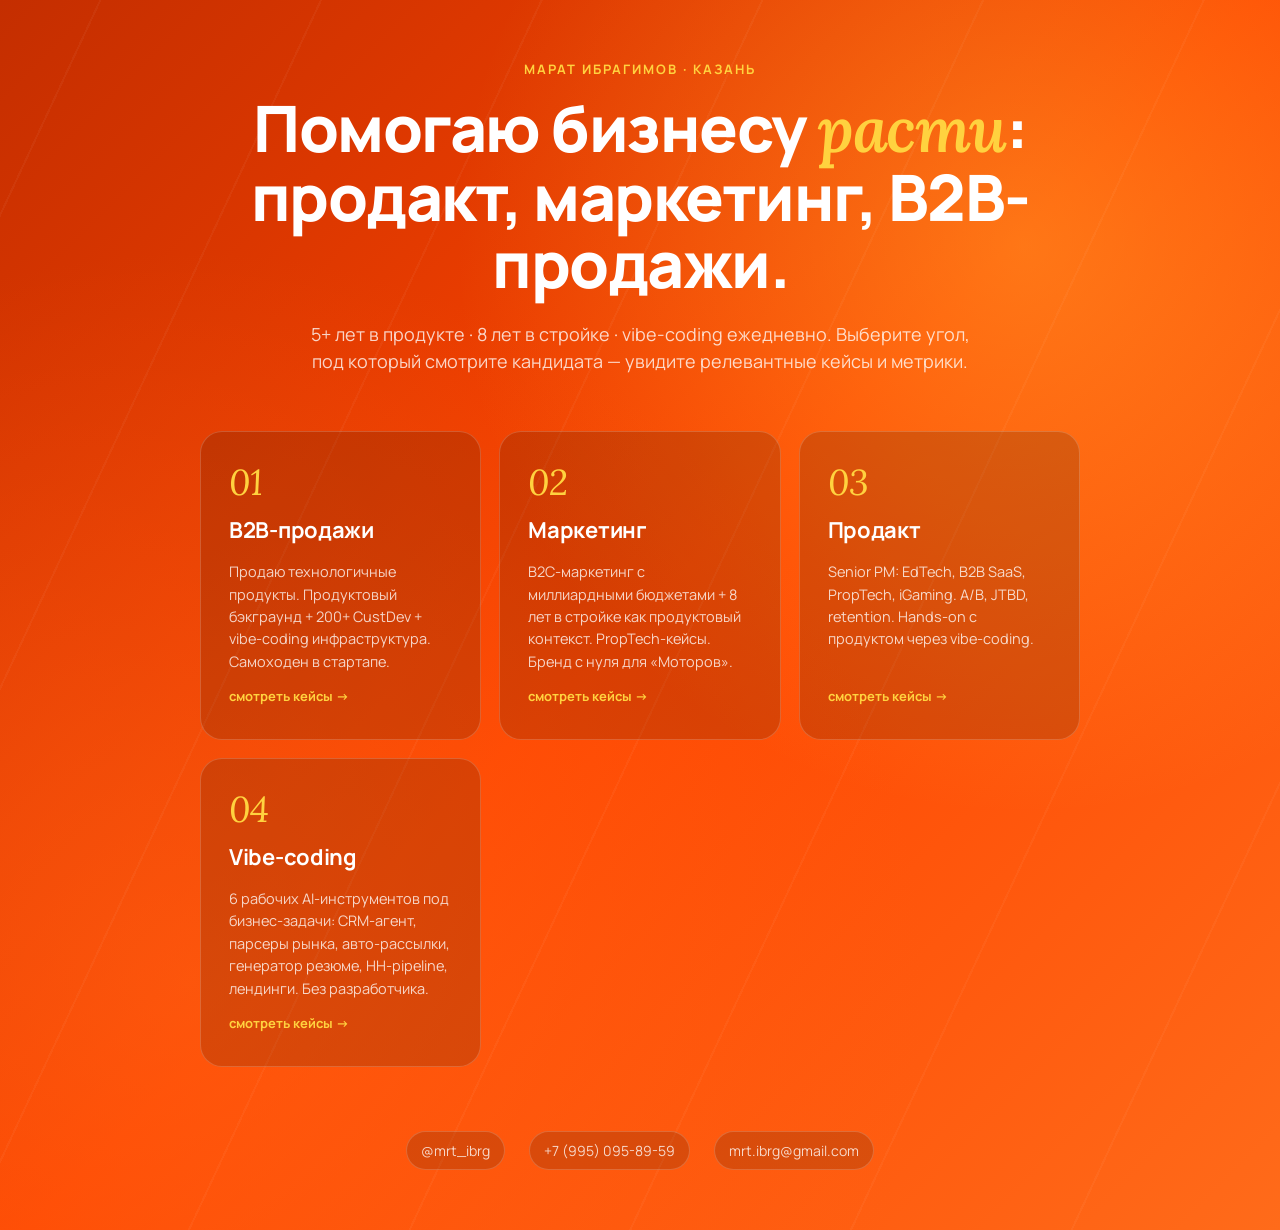
==== commit 0dbdbbd7: "feat: vibe-coding microsite (6 cases) + nav update" ====
--- a/index.html
+++ b/index.html
@@ -56,6 +56,13 @@
         <div class="desc">Senior PM: EdTech, B2B SaaS, PropTech, iGaming. A/B, JTBD, retention. Hands-on с продуктом через vibe-coding.</div>
         <div class="more">смотреть кейсы →</div>
       </a>
+
+      <a class="home-track" href="vibecoding/">
+        <div class="num">04</div>
+        <div class="ttl">Vibe-coding</div>
+        <div class="desc">6 рабочих AI-инструментов под бизнес-задачи: CRM-агент, парсеры рынка, авто-рассылки, генератор резюме, HH-pipeline, лендинги. Без разработчика.</div>
+        <div class="more">смотреть кейсы →</div>
+      </a>
     </div>
 
     <div class="home-contacts">
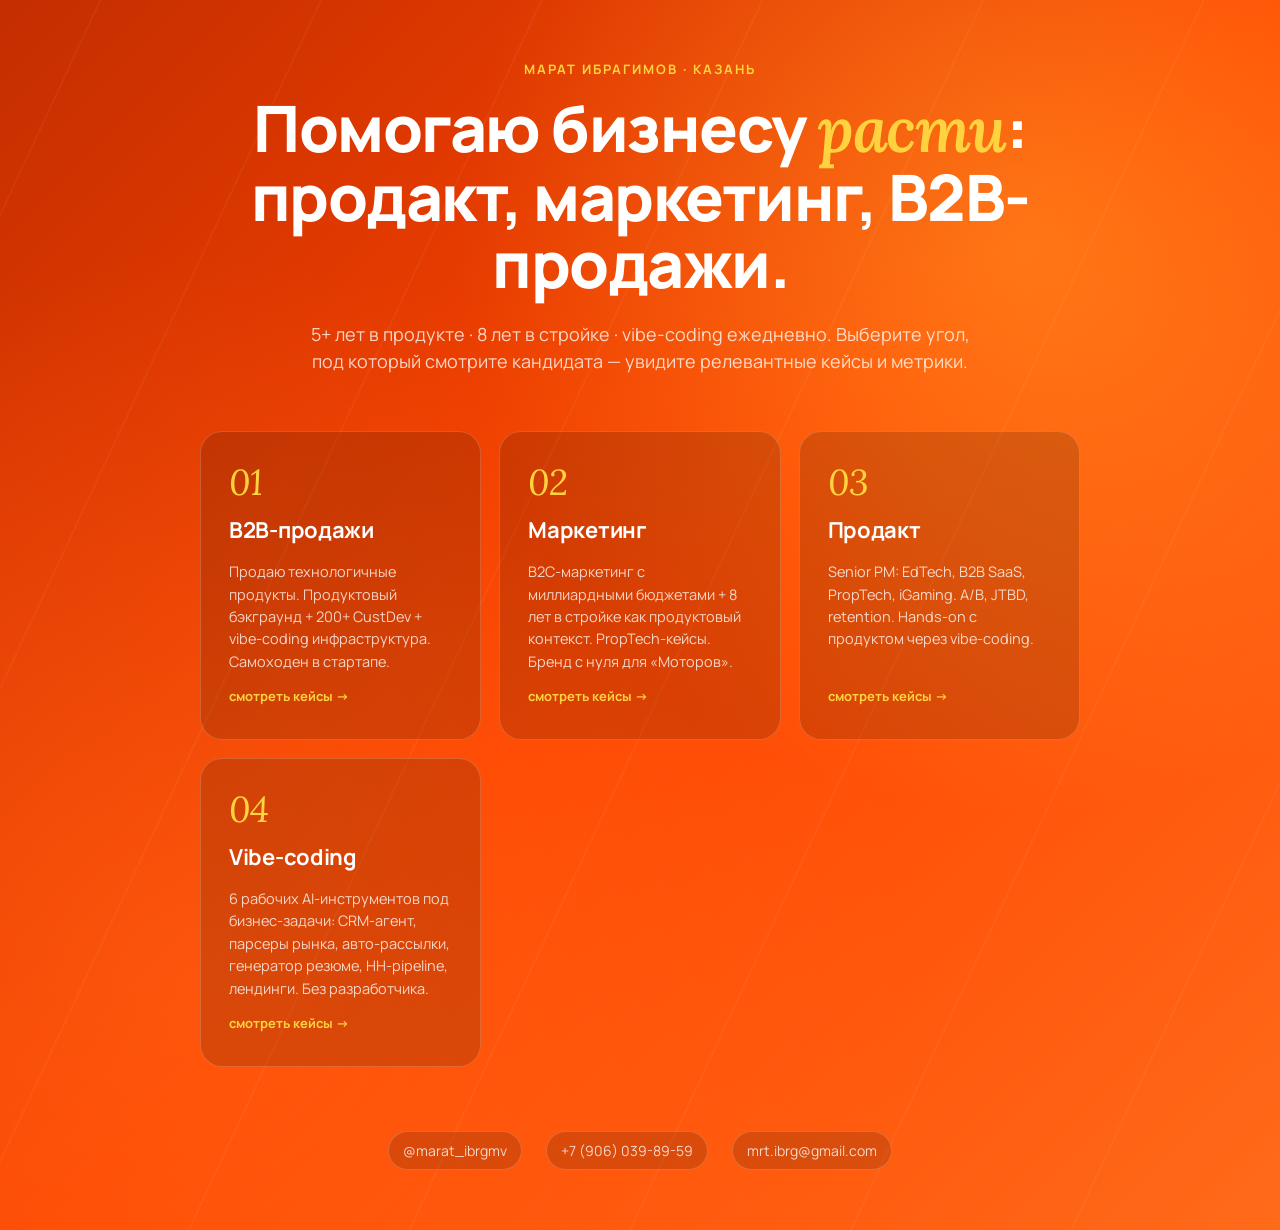
==== commit 1c68e70a: "fix: correct telegram (@marat_ibrgmv) and phone (+7 906 039-89-59)" ====
--- a/index.html
+++ b/index.html
@@ -66,8 +66,8 @@
     </div>
 
     <div class="home-contacts">
-      <a href="https://t.me/mrt_ibrg" target="_blank" rel="noopener">@mrt_ibrg</a>
-      <a href="tel:+79950958959">+7 (995) 095-89-59</a>
+      <a href="https://t.me/marat_ibrgmv" target="_blank" rel="noopener">@marat_ibrgmv</a>
+      <a href="tel:+79060398959">+7 (906) 039-89-59</a>
       <a href="mailto:mrt.ibrg@gmail.com">mrt.ibrg@gmail.com</a>
     </div>
   </div>
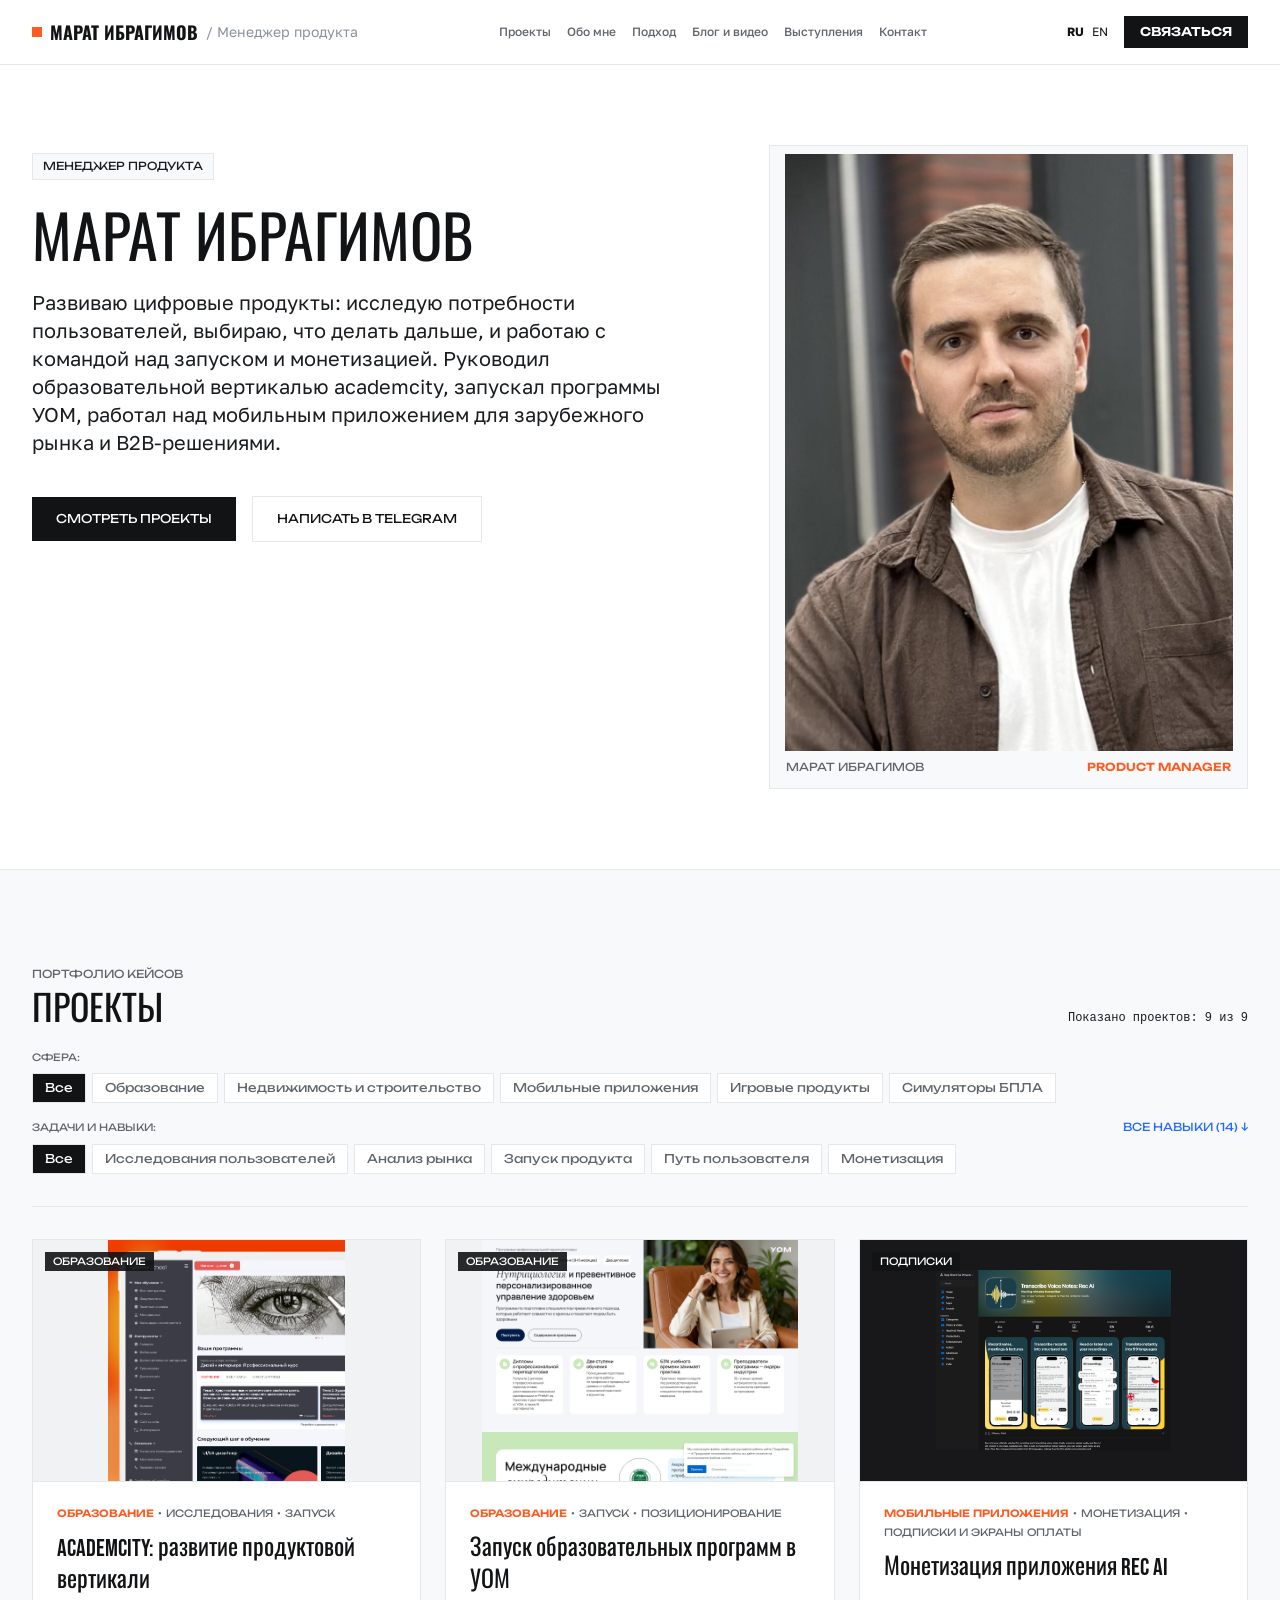
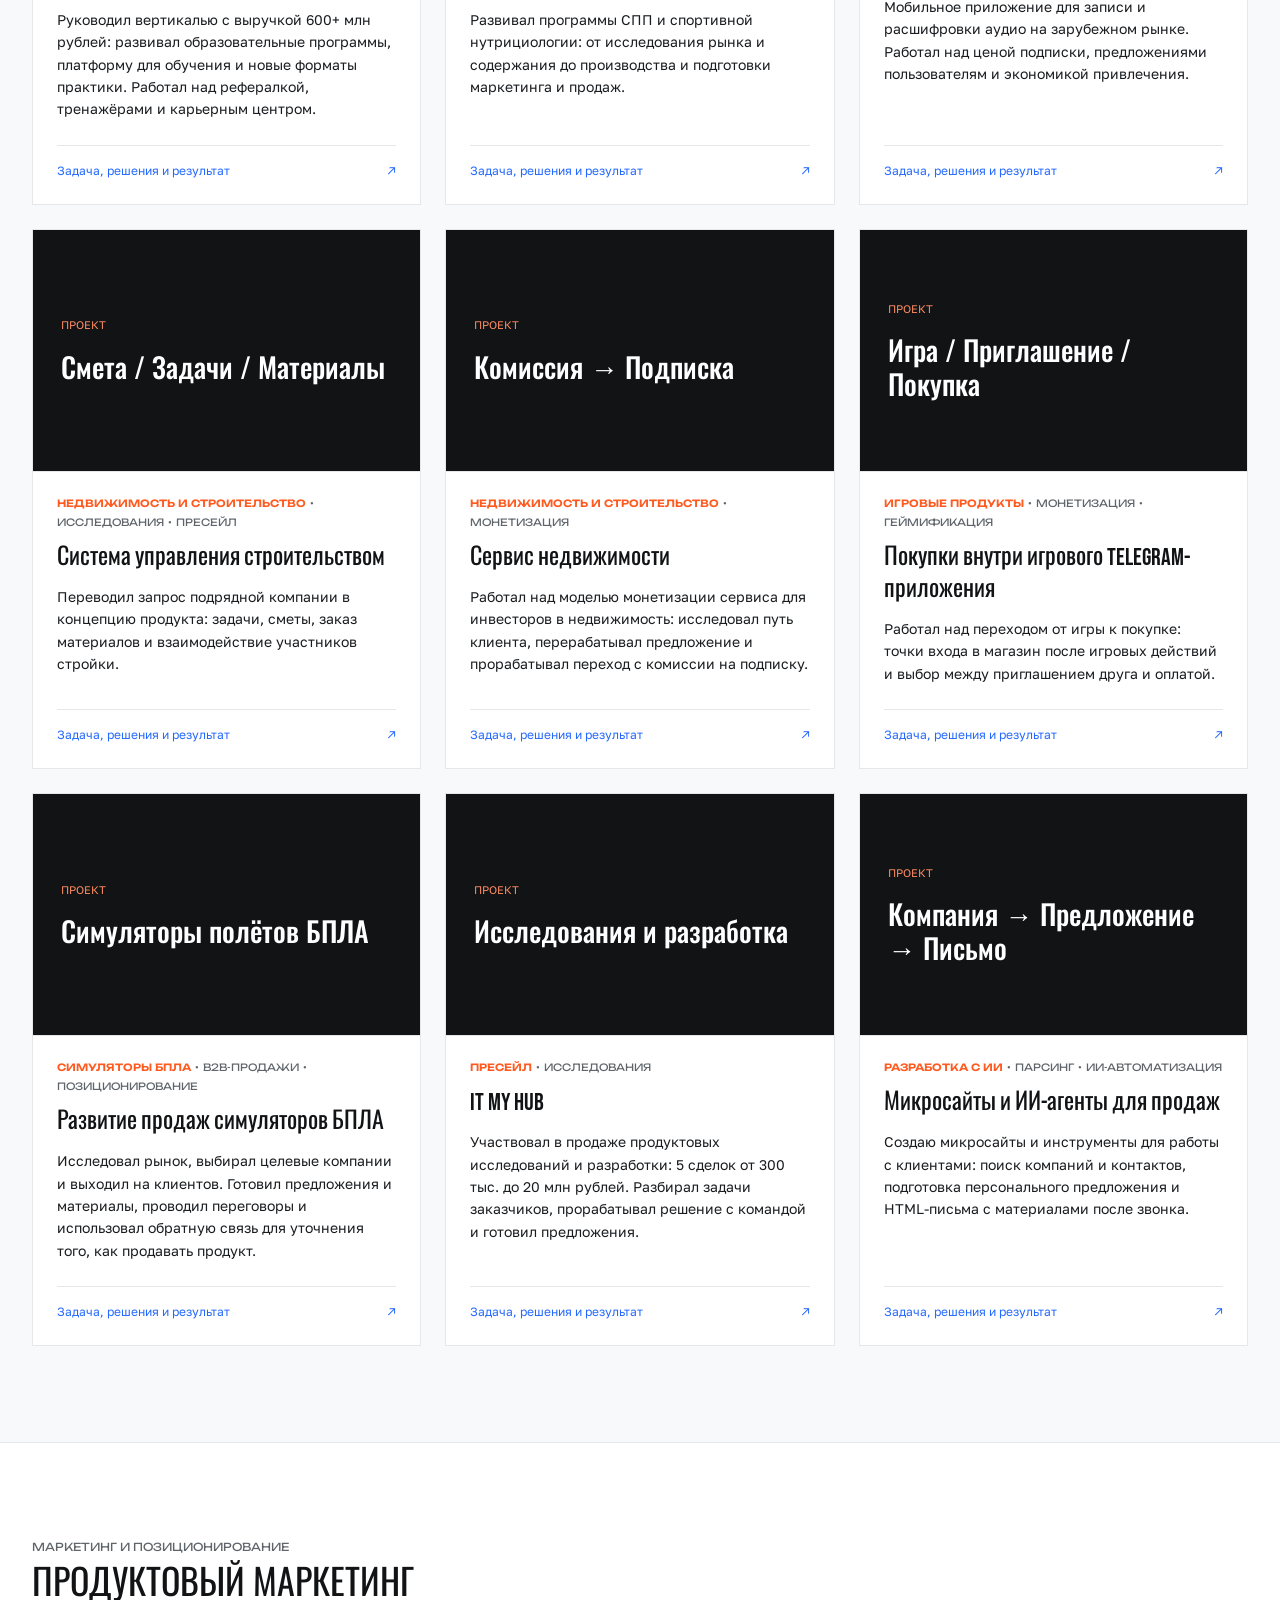
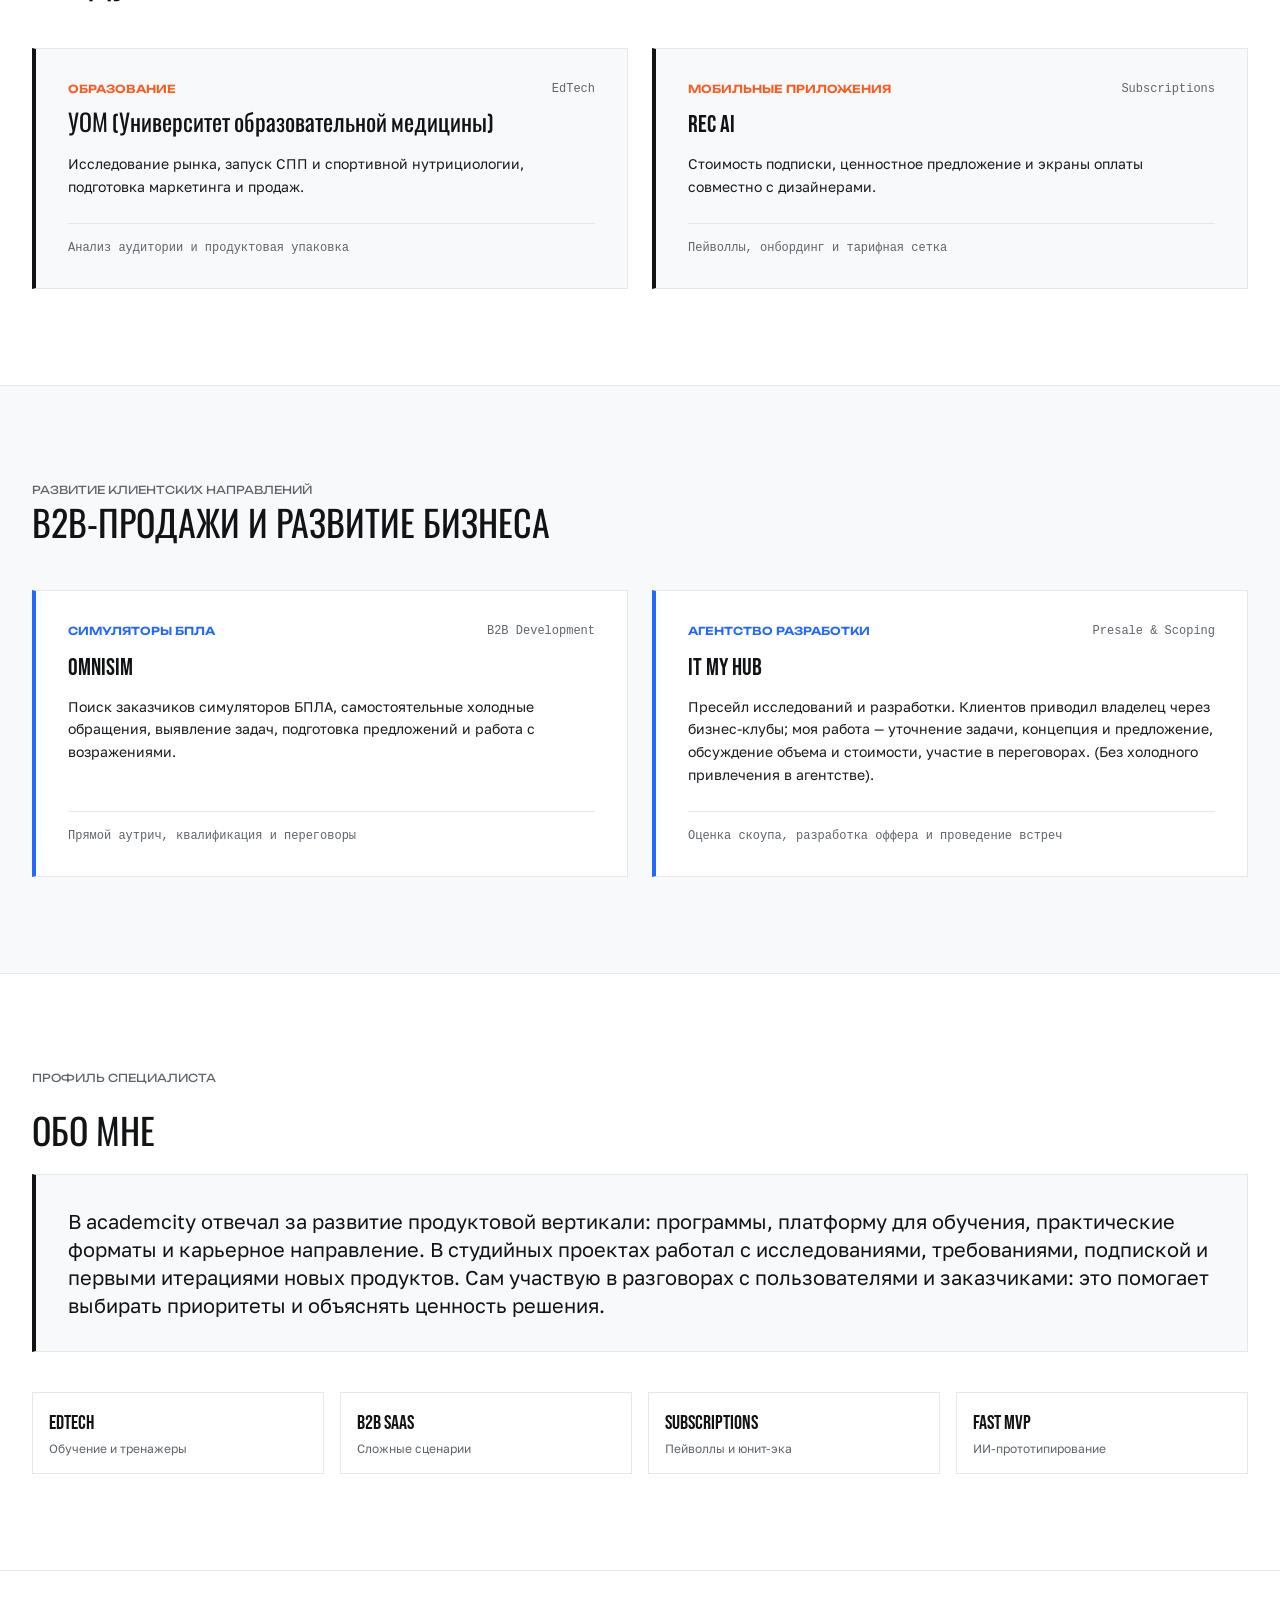
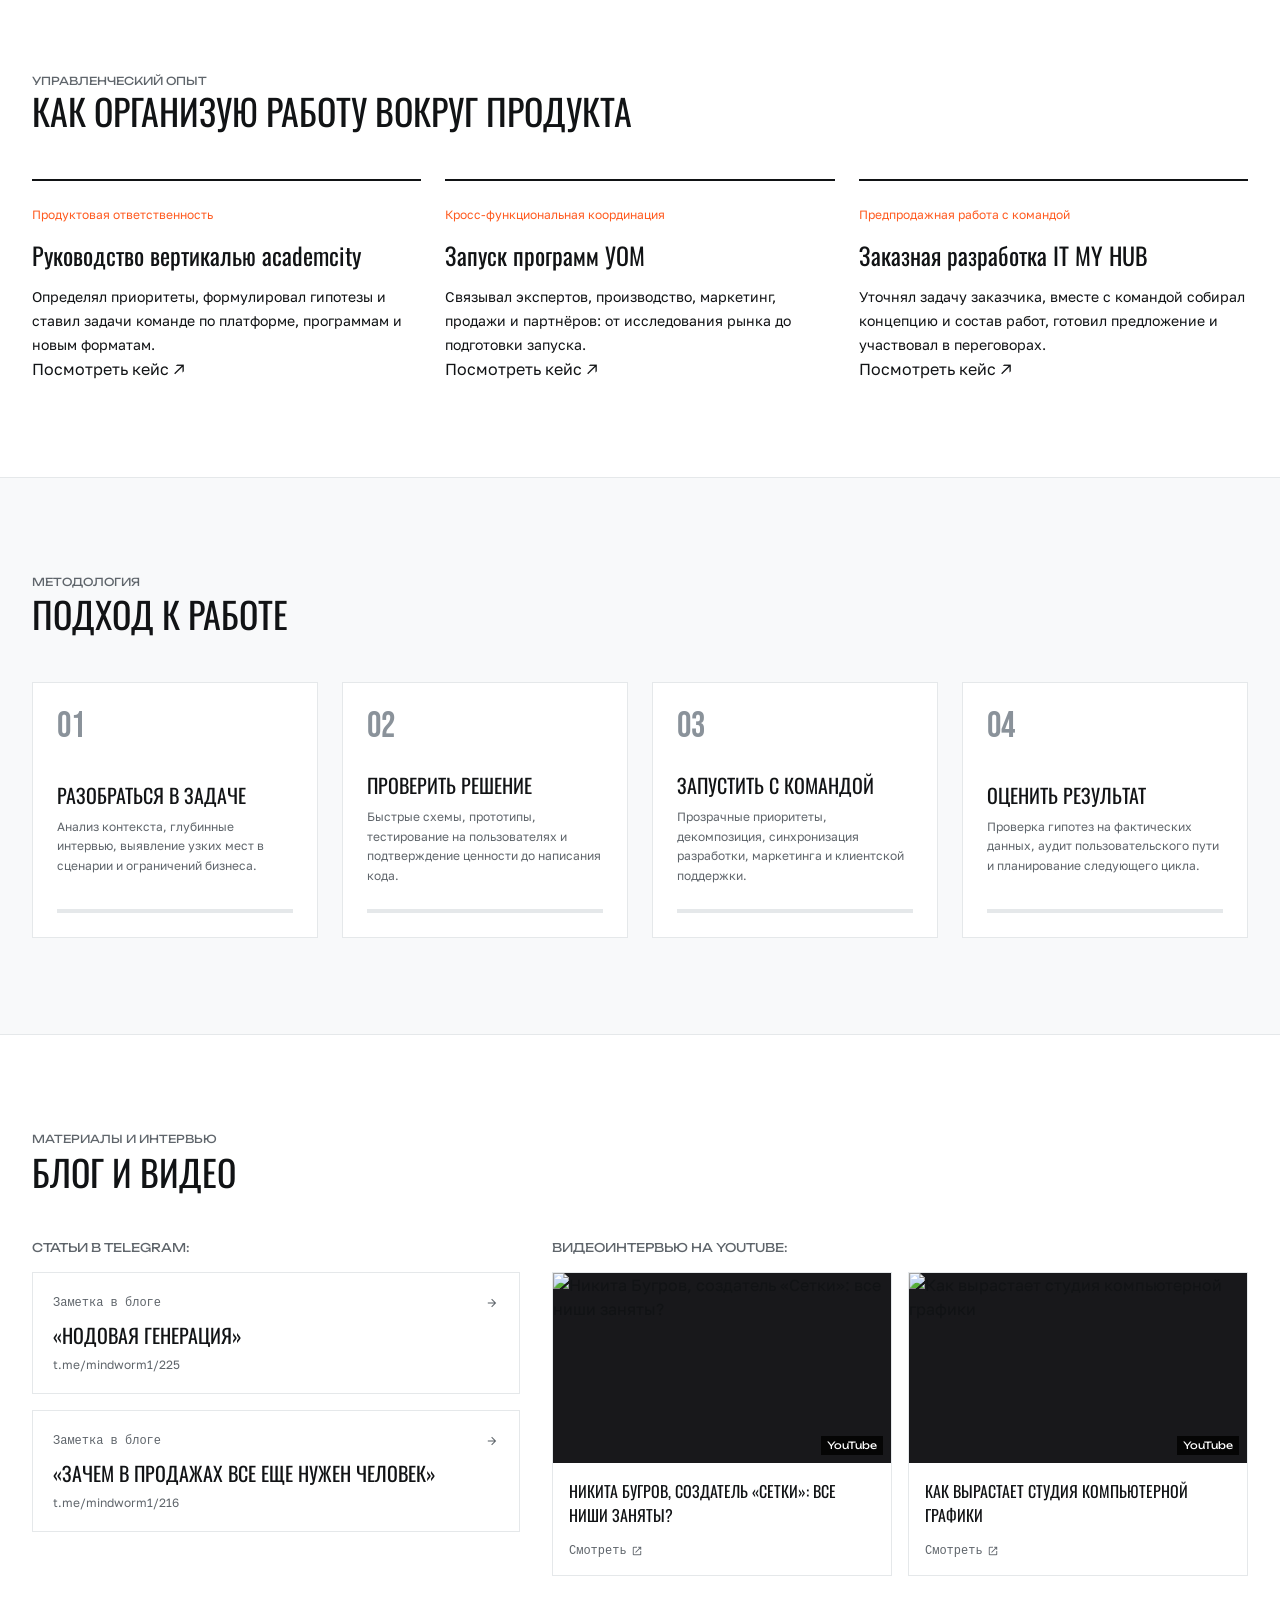
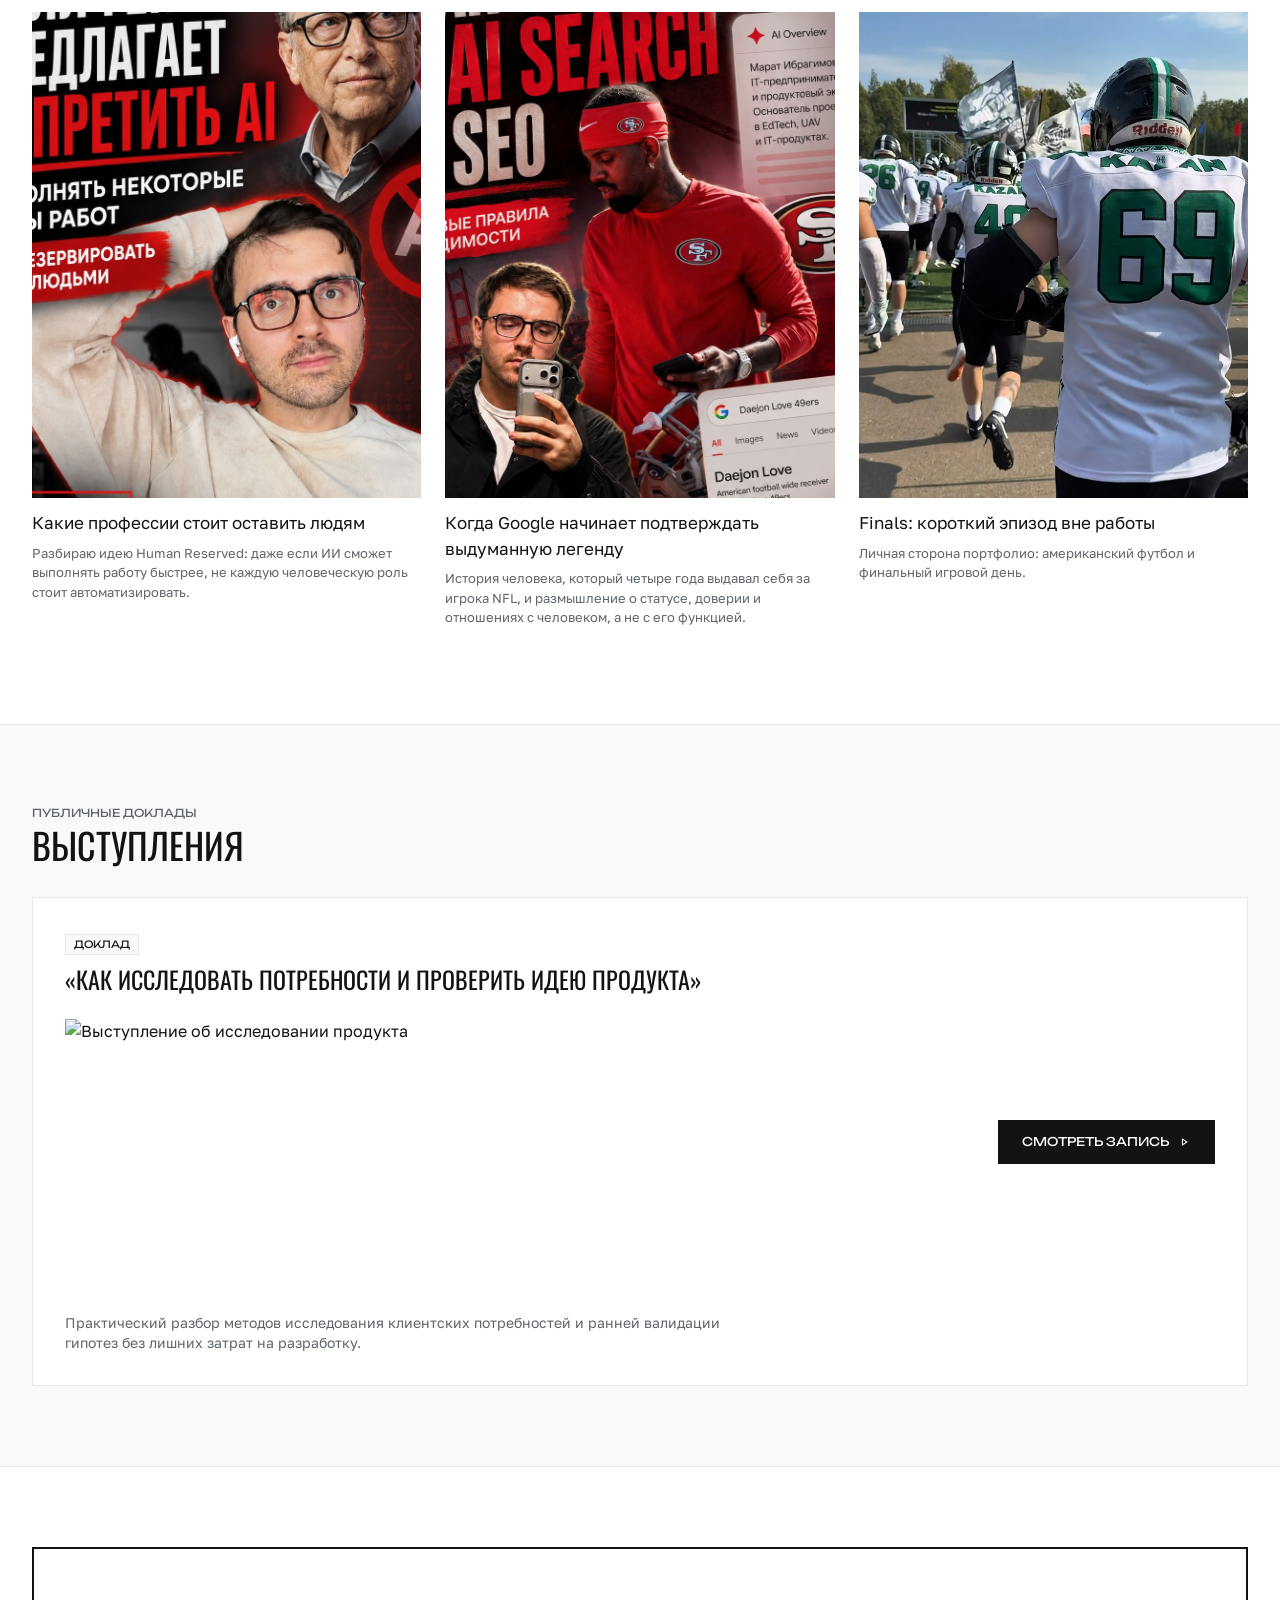
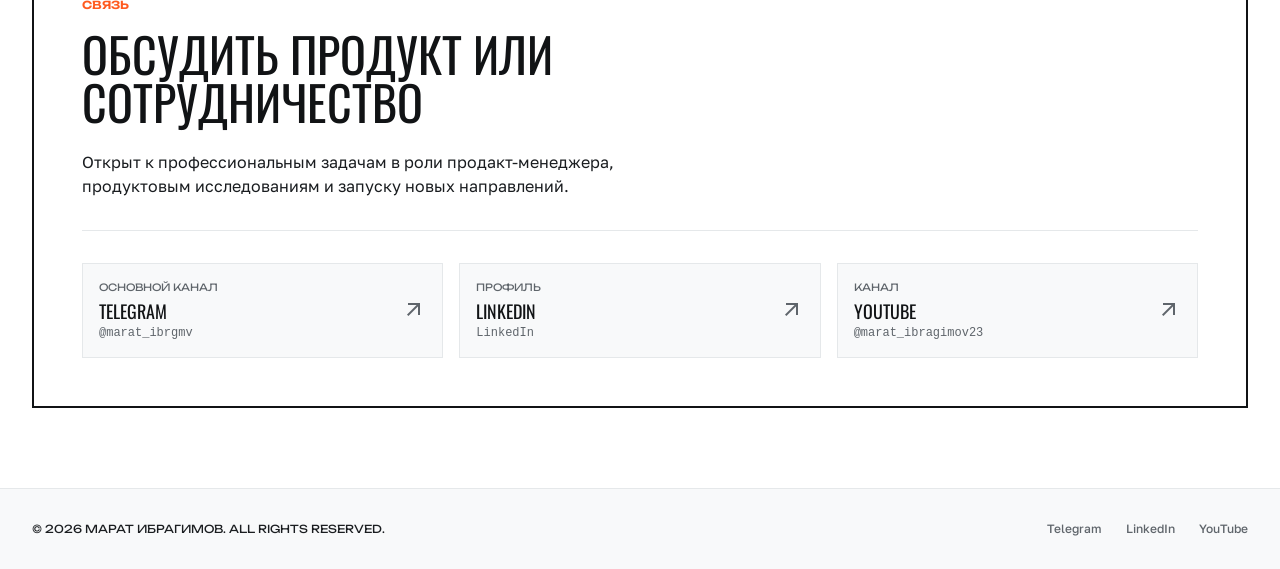
==== commit 2b234590: "Expand academcity case and restore reviewed product screens" ====
--- a/index.html
+++ b/index.html
@@ -1,77 +1,574 @@
-<!doctype html>
-<html lang="ru">
-<head>
-<meta charset="utf-8" />
-<meta name="viewport" content="width=device-width,initial-scale=1" />
-<title>Марат Ибрагимов — продакт · маркетолог · B2B-продажи</title>
-<meta name="description" content="Маркетолог-стратег: 5+ лет в продукте, 8 лет в стройке, vibe-coding ежедневно. EdTech, B2B SaaS, PropTech. Казань." />
-<meta name="theme-color" content="#E63900" />
-
-<meta property="og:type" content="website" />
-<meta property="og:title" content="Марат Ибрагимов — продакт · маркетолог · B2B-продажи" />
-<meta property="og:description" content="Помогаю бизнесу расти. 5+ лет в продукте, 8 лет в стройке, vibe-coding ежедневно. EdTech, B2B SaaS, PropTech." />
-<meta property="og:image" content="https://makeyourdreem-oss.github.io/marat-portfolio/og-image.jpg" />
-<meta property="og:url" content="https://makeyourdreem-oss.github.io/marat-portfolio/" />
-<meta property="og:locale" content="ru_RU" />
-
-<meta name="twitter:card" content="summary_large_image" />
-<meta name="twitter:title" content="Марат Ибрагимов" />
-<meta name="twitter:description" content="Продакт · маркетолог · B2B-продажи. Vibe-coder. Казань." />
-<meta name="twitter:image" content="https://makeyourdreem-oss.github.io/marat-portfolio/og-image.jpg" />
-
-<link rel="icon" href="favicon.png" type="image/png" />
-<link rel="apple-touch-icon" href="favicon-256.png" />
-
-<link rel="preconnect" href="https://fonts.googleapis.com">
-<link rel="preconnect" href="https://fonts.gstatic.com" crossorigin>
-<link href="https://fonts.googleapis.com/css2?family=Manrope:wght@400;500;600;700;800&family=Lora:ital,wght@1,500;1,600&display=swap" rel="stylesheet">
-<link rel="stylesheet" href="_shared/style.css">
-</head>
-<body data-track="home">
-
-<section class="hero home-hero">
-  <div class="home-inner">
-    <div class="eyebrow">Марат Ибрагимов · Казань</div>
-    <h1>Помогаю бизнесу <em>расти</em>: продакт, маркетинг, B2B-продажи.</h1>
-    <p class="home-sub">5+ лет в продукте · 8 лет в стройке · vibe-coding ежедневно. Выберите угол, под который смотрите кандидата — увидите релевантные кейсы и метрики.</p>
-
-    <div class="home-tracks">
-      <a class="home-track" href="sales/">
-        <div class="num">01</div>
-        <div class="ttl">B2B-продажи</div>
-        <div class="desc">Продаю технологичные продукты. Продуктовый бэкграунд + 200+ CustDev + vibe-coding инфраструктура. Самоходен в стартапе.</div>
-        <div class="more">смотреть кейсы →</div>
-      </a>
-
-      <a class="home-track" href="marketing/">
-        <div class="num">02</div>
-        <div class="ttl">Маркетинг</div>
-        <div class="desc">B2C-маркетинг с миллиардными бюджетами + 8 лет в стройке как продуктовый контекст. PropTech-кейсы. Бренд с нуля для «Моторов».</div>
-        <div class="more">смотреть кейсы →</div>
-      </a>
-
-      <a class="home-track" href="product/">
-        <div class="num">03</div>
-        <div class="ttl">Продакт</div>
-        <div class="desc">Senior PM: EdTech, B2B SaaS, PropTech, iGaming. A/B, JTBD, retention. Hands-on с продуктом через vibe-coding.</div>
-        <div class="more">смотреть кейсы →</div>
-      </a>
-
-      <a class="home-track" href="vibecoding/">
-        <div class="num">04</div>
-        <div class="ttl">Vibe-coding</div>
-        <div class="desc">6 рабочих AI-инструментов под бизнес-задачи: CRM-агент, парсеры рынка, авто-рассылки, генератор резюме, HH-pipeline, лендинги. Без разработчика.</div>
-        <div class="more">смотреть кейсы →</div>
-      </a>
-    </div>
-
-    <div class="home-contacts">
-      <a href="https://t.me/marat_ibrgmv" target="_blank" rel="noopener">@marat_ibrgmv</a>
-      <a href="tel:+79060398959">+7 (906) 039-89-59</a>
-      <a href="mailto:mrt.ibrg@gmail.com">mrt.ibrg@gmail.com</a>
-    </div>
-  </div>
+<!DOCTYPE html><html class="scroll-smooth" lang="ru" style=""><head>
+<meta charset="utf-8">
+<meta content="width=device-width, initial-scale=1.0" name="viewport">
+<title>Марат Ибрагимов - менеджер продукта</title>
+
+<link href="https://fonts.googleapis.com" rel="preconnect">
+<link crossorigin="" href="https://fonts.gstatic.com" rel="preconnect">
+<link href="https://fonts.googleapis.com/css2?family=Bebas+Neue&amp;family=Golos+Text:wght@400;500;600;700&amp;family=Oswald:wght@500;600;700&amp;family=Unbounded:wght@400;600&amp;display=swap" rel="stylesheet">
+<link href="https://fonts.googleapis.com/css2?family=Material+Symbols+Outlined:wght,FILL@100..700,0..1&amp;display=swap" rel="stylesheet">
+<link href="https://fonts.googleapis.com/css2?family=Material+Symbols+Outlined:wght,FILL@100..700,0..1&amp;display=swap" rel="stylesheet">
+
+
+
+<style>
+    body {
+      font-family: 'Golos Text', -apple-system, BlinkMacSystemFont, 'Segoe UI', Roboto, sans-serif;
+      color: #111315;
+      background-color: #ffffff;
+      -webkit-font-smoothing: antialiased;
+      text-rendering: optimizeLegibility;
+    }
+    .font-oswald {
+      font-family: 'Oswald', sans-serif;
+      letter-spacing: 0.01em;
+      text-transform: uppercase;
+    }
+    .font-bebas {
+      font-family: 'Bebas Neue', sans-serif;
+      letter-spacing: 0.05em;
+    }
+    .font-badge {
+      font-family: 'Unbounded', sans-serif;
+    }
+    .hairline-b {
+      border-bottom: 1px solid #e5e8ea;
+    }
+    .hairline-t {
+      border-top: 1px solid #e5e8ea;
+    }
+    .hairline-r {
+      border-right: 1px solid #e5e8ea;
+    }
+    .hairline-all {
+      border: 1px solid #e5e8ea;
+    }
+    /* Clean custom focus & image bounds */
+    img {
+      max-width: 100%;
+      height: auto;
+      display: block;
+    }
+  
+*, ::before, ::after{--tw-border-spacing-x:0;--tw-border-spacing-y:0;--tw-translate-x:0;--tw-translate-y:0;--tw-rotate:0;--tw-skew-x:0;--tw-skew-y:0;--tw-scale-x:1;--tw-scale-y:1;--tw-pan-x: ;--tw-pan-y: ;--tw-pinch-zoom: ;--tw-scroll-snap-strictness:proximity;--tw-gradient-from-position: ;--tw-gradient-via-position: ;--tw-gradient-to-position: ;--tw-ordinal: ;--tw-slashed-zero: ;--tw-numeric-figure: ;--tw-numeric-spacing: ;--tw-numeric-fraction: ;--tw-ring-inset: ;--tw-ring-offset-width:0px;--tw-ring-offset-color:#fff;--tw-ring-color:rgb(59 130 246 / 0.5);--tw-ring-offset-shadow:0 0 #0000;--tw-ring-shadow:0 0 #0000;--tw-shadow:0 0 #0000;--tw-shadow-colored:0 0 #0000;--tw-blur: ;--tw-brightness: ;--tw-contrast: ;--tw-grayscale: ;--tw-hue-rotate: ;--tw-invert: ;--tw-saturate: ;--tw-sepia: ;--tw-drop-shadow: ;--tw-backdrop-blur: ;--tw-backdrop-brightness: ;--tw-backdrop-contrast: ;--tw-backdrop-grayscale: ;--tw-backdrop-hue-rotate: ;--tw-backdrop-invert: ;--tw-backdrop-opacity: ;--tw-backdrop-saturate: ;--tw-backdrop-sepia: ;--tw-contain-size: ;--tw-contain-layout: ;--tw-contain-paint: ;--tw-contain-style: }::backdrop{--tw-border-spacing-x:0;--tw-border-spacing-y:0;--tw-translate-x:0;--tw-translate-y:0;--tw-rotate:0;--tw-skew-x:0;--tw-skew-y:0;--tw-scale-x:1;--tw-scale-y:1;--tw-pan-x: ;--tw-pan-y: ;--tw-pinch-zoom: ;--tw-scroll-snap-strictness:proximity;--tw-gradient-from-position: ;--tw-gradient-via-position: ;--tw-gradient-to-position: ;--tw-ordinal: ;--tw-slashed-zero: ;--tw-numeric-figure: ;--tw-numeric-spacing: ;--tw-numeric-fraction: ;--tw-ring-inset: ;--tw-ring-offset-width:0px;--tw-ring-offset-color:#fff;--tw-ring-color:rgb(59 130 246 / 0.5);--tw-ring-offset-shadow:0 0 #0000;--tw-ring-shadow:0 0 #0000;--tw-shadow:0 0 #0000;--tw-shadow-colored:0 0 #0000;--tw-blur: ;--tw-brightness: ;--tw-contrast: ;--tw-grayscale: ;--tw-hue-rotate: ;--tw-invert: ;--tw-saturate: ;--tw-sepia: ;--tw-drop-shadow: ;--tw-backdrop-blur: ;--tw-backdrop-brightness: ;--tw-backdrop-contrast: ;--tw-backdrop-grayscale: ;--tw-backdrop-hue-rotate: ;--tw-backdrop-invert: ;--tw-backdrop-opacity: ;--tw-backdrop-saturate: ;--tw-backdrop-sepia: ;--tw-contain-size: ;--tw-contain-layout: ;--tw-contain-paint: ;--tw-contain-style: }/* ! tailwindcss v3.4.17 | MIT License | https://tailwindcss.com */*,::after,::before{box-sizing:border-box;border-width:0;border-style:solid;border-color:#e5e7eb}::after,::before{--tw-content:''}:host,html{line-height:1.5;-webkit-text-size-adjust:100%;-moz-tab-size:4;tab-size:4;font-family:ui-sans-serif, system-ui, sans-serif, "Apple Color Emoji", "Segoe UI Emoji", "Segoe UI Symbol", "Noto Color Emoji";font-feature-settings:normal;font-variation-settings:normal;-webkit-tap-highlight-color:transparent}body{margin:0;line-height:inherit}hr{height:0;color:inherit;border-top-width:1px}abbr:where([title]){-webkit-text-decoration:underline dotted;text-decoration:underline dotted}h1,h2,h3,h4,h5,h6{font-size:inherit;font-weight:inherit}a{color:inherit;text-decoration:inherit}b,strong{font-weight:bolder}code,kbd,pre,samp{font-family:ui-monospace, SFMono-Regular, Menlo, Monaco, Consolas, "Liberation Mono", "Courier New", monospace;font-feature-settings:normal;font-variation-settings:normal;font-size:1em}small{font-size:80%}sub,sup{font-size:75%;line-height:0;position:relative;vertical-align:baseline}sub{bottom:-.25em}sup{top:-.5em}table{text-indent:0;border-color:inherit;border-collapse:collapse}button,input,optgroup,select,textarea{font-family:inherit;font-feature-settings:inherit;font-variation-settings:inherit;font-size:100%;font-weight:inherit;line-height:inherit;letter-spacing:inherit;color:inherit;margin:0;padding:0}button,select{text-transform:none}button,input:where([type=button]),input:where([type=reset]),input:where([type=submit]){-webkit-appearance:button;background-color:transparent;background-image:none}:-moz-focusring{outline:auto}:-moz-ui-invalid{box-shadow:none}progress{vertical-align:baseline}::-webkit-inner-spin-button,::-webkit-outer-spin-button{height:auto}[type=search]{-webkit-appearance:textfield;outline-offset:-2px}::-webkit-search-decoration{-webkit-appearance:none}::-webkit-file-upload-button{-webkit-appearance:button;font:inherit}summary{display:list-item}blockquote,dd,dl,figure,h1,h2,h3,h4,h5,h6,hr,p,pre{margin:0}fieldset{margin:0;padding:0}legend{padding:0}menu,ol,ul{list-style:none;margin:0;padding:0}dialog{padding:0}textarea{resize:vertical}input::placeholder,textarea::placeholder{opacity:1;color:#9ca3af}[role=button],button{cursor:pointer}:disabled{cursor:default}audio,canvas,embed,iframe,img,object,svg,video{display:block;vertical-align:middle}img,video{max-width:100%;height:auto}[hidden]:where(:not([hidden=until-found])){display:none}[type='text'],input:where(:not([type])),[type='email'],[type='url'],[type='password'],[type='number'],[type='date'],[type='datetime-local'],[type='month'],[type='search'],[type='tel'],[type='time'],[type='week'],[multiple],textarea,select{-webkit-appearance:none;appearance:none;background-color:#fff;border-color:#6b7280;border-width:1px;border-radius:0px;padding-top:0.5rem;padding-right:0.75rem;padding-bottom:0.5rem;padding-left:0.75rem;font-size:1rem;line-height:1.5rem;--tw-shadow:0 0 #0000;}[type='text']:focus, input:where(:not([type])):focus, [type='email']:focus, [type='url']:focus, [type='password']:focus, [type='number']:focus, [type='date']:focus, [type='datetime-local']:focus, [type='month']:focus, [type='search']:focus, [type='tel']:focus, [type='time']:focus, [type='week']:focus, [multiple]:focus, textarea:focus, select:focus{outline:2px solid transparent;outline-offset:2px;--tw-ring-inset:var(--tw-empty,/*!*/ /*!*/);--tw-ring-offset-width:0px;--tw-ring-offset-color:#fff;--tw-ring-color:#2563eb;--tw-ring-offset-shadow:var(--tw-ring-inset) 0 0 0 var(--tw-ring-offset-width) var(--tw-ring-offset-color);--tw-ring-shadow:var(--tw-ring-inset) 0 0 0 calc(1px + var(--tw-ring-offset-width)) var(--tw-ring-color);box-shadow:var(--tw-ring-offset-shadow), var(--tw-ring-shadow), var(--tw-shadow);border-color:#2563eb}input::placeholder,textarea::placeholder{color:#6b7280;opacity:1}::-webkit-datetime-edit-fields-wrapper{padding:0}::-webkit-date-and-time-value{min-height:1.5em;text-align:inherit}::-webkit-datetime-edit{display:inline-flex}::-webkit-datetime-edit,::-webkit-datetime-edit-year-field,::-webkit-datetime-edit-month-field,::-webkit-datetime-edit-day-field,::-webkit-datetime-edit-hour-field,::-webkit-datetime-edit-minute-field,::-webkit-datetime-edit-second-field,::-webkit-datetime-edit-millisecond-field,::-webkit-datetime-edit-meridiem-field{padding-top:0;padding-bottom:0}select{background-image:url("data:image/svg+xml,%3csvg xmlns='http://www.w3.org/2000/svg' fill='none' viewBox='0 0 20 20'%3e%3cpath stroke='%236b7280' stroke-linecap='round' stroke-linejoin='round' stroke-width='1.5' d='M6 8l4 4 4-4'/%3e%3c/svg%3e");background-position:right 0.5rem center;background-repeat:no-repeat;background-size:1.5em 1.5em;padding-right:2.5rem;print-color-adjust:exact}[multiple],[size]:where(select:not([size="1"])){background-image:initial;background-position:initial;background-repeat:unset;background-size:initial;padding-right:0.75rem;print-color-adjust:unset}[type='checkbox'],[type='radio']{-webkit-appearance:none;appearance:none;padding:0;print-color-adjust:exact;display:inline-block;vertical-align:middle;background-origin:border-box;-webkit-user-select:none;user-select:none;flex-shrink:0;height:1rem;width:1rem;color:#2563eb;background-color:#fff;border-color:#6b7280;border-width:1px;--tw-shadow:0 0 #0000}[type='checkbox']{border-radius:0px}[type='radio']{border-radius:100%}[type='checkbox']:focus,[type='radio']:focus{outline:2px solid transparent;outline-offset:2px;--tw-ring-inset:var(--tw-empty,/*!*/ /*!*/);--tw-ring-offset-width:2px;--tw-ring-offset-color:#fff;--tw-ring-color:#2563eb;--tw-ring-offset-shadow:var(--tw-ring-inset) 0 0 0 var(--tw-ring-offset-width) var(--tw-ring-offset-color);--tw-ring-shadow:var(--tw-ring-inset) 0 0 0 calc(2px + var(--tw-ring-offset-width)) var(--tw-ring-color);box-shadow:var(--tw-ring-offset-shadow), var(--tw-ring-shadow), var(--tw-shadow)}[type='checkbox']:checked,[type='radio']:checked{border-color:transparent;background-color:currentColor;background-size:100% 100%;background-position:center;background-repeat:no-repeat}[type='checkbox']:checked{background-image:url("data:image/svg+xml,%3csvg viewBox='0 0 16 16' fill='white' xmlns='http://www.w3.org/2000/svg'%3e%3cpath d='M12.207 4.793a1 1 0 010 1.414l-5 5a1 1 0 01-1.414 0l-2-2a1 1 0 011.414-1.414L6.5 9.086l4.293-4.293a1 1 0 011.414 0z'/%3e%3c/svg%3e");}@media (forced-colors: active) {[type='checkbox']:checked{-webkit-appearance:auto;appearance:auto}}[type='radio']:checked{background-image:url("data:image/svg+xml,%3csvg viewBox='0 0 16 16' fill='white' xmlns='http://www.w3.org/2000/svg'%3e%3ccircle cx='8' cy='8' r='3'/%3e%3c/svg%3e");}@media (forced-colors: active) {[type='radio']:checked{-webkit-appearance:auto;appearance:auto}}[type='checkbox']:checked:hover,[type='checkbox']:checked:focus,[type='radio']:checked:hover,[type='radio']:checked:focus{border-color:transparent;background-color:currentColor}[type='checkbox']:indeterminate{background-image:url("data:image/svg+xml,%3csvg xmlns='http://www.w3.org/2000/svg' fill='none' viewBox='0 0 16 16'%3e%3cpath stroke='white' stroke-linecap='round' stroke-linejoin='round' stroke-width='2' d='M4 8h8'/%3e%3c/svg%3e");border-color:transparent;background-color:currentColor;background-size:100% 100%;background-position:center;background-repeat:no-repeat;}@media (forced-colors: active) {[type='checkbox']:indeterminate{-webkit-appearance:auto;appearance:auto}}[type='checkbox']:indeterminate:hover,[type='checkbox']:indeterminate:focus{border-color:transparent;background-color:currentColor}[type='file']{background:unset;border-color:inherit;border-width:0;border-radius:0;padding:0;font-size:unset;line-height:inherit}[type='file']:focus{outline:1px solid ButtonText;outline:1px auto -webkit-focus-ring-color}.absolute{position:absolute}.relative{position:relative}.sticky{position:sticky}.bottom-2{bottom:0.5rem}.bottom-3{bottom:0.75rem}.left-3{left:0.75rem}.right-2{right:0.5rem}.right-3{right:0.75rem}.top-0{top:0px}.top-3{top:0.75rem}.z-10{z-index:10}.z-50{z-index:50}.col-span-1{grid-column:span 1 / span 1}.mx-1\.5{margin-left:0.375rem;margin-right:0.375rem}.mx-auto{margin-left:auto;margin-right:auto}.mb-1{margin-bottom:0.25rem}.mb-12{margin-bottom:3rem}.mb-2{margin-bottom:0.5rem}.mb-8{margin-bottom:2rem}.mt-0\.5{margin-top:0.125rem}.mt-1{margin-top:0.25rem}.mt-2{margin-top:0.5rem}.mt-4{margin-top:1rem}.mt-6{margin-top:1.5rem}.mt-8{margin-top:2rem}.line-clamp-2{overflow:hidden;display:-webkit-box;-webkit-box-orient:vertical;-webkit-line-clamp:2}.block{display:block}.inline-block{display:inline-block}.flex{display:flex}.inline-flex{display:inline-flex}.grid{display:grid}.hidden{display:none}.aspect-\[16\/10\]{aspect-ratio:16/10}.aspect-\[3\/4\]{aspect-ratio:3/4}.aspect-video{aspect-ratio:16 / 9}.h-1{height:0.25rem}.h-16{height:4rem}.h-2\.5{height:0.625rem}.h-auto{height:auto}.h-full{height:100%}.max-h-48{max-height:12rem}.max-h-\[180px\]{max-height:180px}.w-2\.5{width:0.625rem}.w-auto{width:auto}.w-full{width:100%}.max-w-2xl{max-width:42rem}.max-w-\[1280px\]{max-width:1280px}.max-w-md{max-width:28rem}.max-w-xl{max-width:36rem}.cursor-not-allowed{cursor:not-allowed}.cursor-pointer{cursor:pointer}.select-none{-webkit-user-select:none;user-select:none}.list-none{list-style-type:none}.grid-cols-1{grid-template-columns:repeat(1, minmax(0, 1fr))}.grid-cols-2{grid-template-columns:repeat(2, minmax(0, 1fr))}.grid-cols-3{grid-template-columns:repeat(3, minmax(0, 1fr))}.flex-col{flex-direction:column}.flex-wrap{flex-wrap:wrap}.items-start{align-items:flex-start}.items-center{align-items:center}.justify-center{justify-content:center}.justify-between{justify-content:space-between}.gap-1{gap:0.25rem}.gap-1\.5{gap:0.375rem}.gap-10{gap:2.5rem}.gap-2{gap:0.5rem}.gap-3{gap:0.75rem}.gap-4{gap:1rem}.gap-6{gap:1.5rem}.gap-8{gap:2rem}.space-y-1 > :not([hidden]) ~ :not([hidden]){--tw-space-y-reverse:0;margin-top:calc(0.25rem * calc(1 - var(--tw-space-y-reverse)));margin-bottom:calc(0.25rem * var(--tw-space-y-reverse))}.space-y-2 > :not([hidden]) ~ :not([hidden]){--tw-space-y-reverse:0;margin-top:calc(0.5rem * calc(1 - var(--tw-space-y-reverse)));margin-bottom:calc(0.5rem * var(--tw-space-y-reverse))}.space-y-3 > :not([hidden]) ~ :not([hidden]){--tw-space-y-reverse:0;margin-top:calc(0.75rem * calc(1 - var(--tw-space-y-reverse)));margin-bottom:calc(0.75rem * var(--tw-space-y-reverse))}.space-y-4 > :not([hidden]) ~ :not([hidden]){--tw-space-y-reverse:0;margin-top:calc(1rem * calc(1 - var(--tw-space-y-reverse)));margin-bottom:calc(1rem * var(--tw-space-y-reverse))}.space-y-6 > :not([hidden]) ~ :not([hidden]){--tw-space-y-reverse:0;margin-top:calc(1.5rem * calc(1 - var(--tw-space-y-reverse)));margin-bottom:calc(1.5rem * var(--tw-space-y-reverse))}.overflow-hidden{overflow:hidden}.scroll-smooth{scroll-behavior:smooth}.whitespace-nowrap{white-space:nowrap}.rounded{border-radius:0.25rem}.rounded-none{border-radius:0px}.border-2{border-width:2px}.border-b{border-bottom-width:1px}.border-l-2{border-left-width:2px}.border-l-4{border-left-width:4px}.border-brand-black{--tw-border-opacity:1;border-color:rgb(17 19 21 / var(--tw-border-opacity, 1))}.border-brand-border{--tw-border-opacity:1;border-color:rgb(229 232 234 / var(--tw-border-opacity, 1))}.border-l-brand-accent{--tw-border-opacity:1;border-left-color:rgb(35 104 255 / var(--tw-border-opacity, 1))}.border-l-brand-black{--tw-border-opacity:1;border-left-color:rgb(17 19 21 / var(--tw-border-opacity, 1))}.bg-black\/80{background-color:rgb(0 0 0 / 0.8)}.bg-brand-black{--tw-bg-opacity:1;background-color:rgb(17 19 21 / var(--tw-bg-opacity, 1))}.bg-brand-black\/90{background-color:rgb(17 19 21 / 0.9)}.bg-brand-border{--tw-bg-opacity:1;background-color:rgb(229 232 234 / var(--tw-bg-opacity, 1))}.bg-brand-orange{--tw-bg-opacity:1;background-color:rgb(255 90 31 / var(--tw-bg-opacity, 1))}.bg-brand-surface{--tw-bg-opacity:1;background-color:rgb(248 249 250 / var(--tw-bg-opacity, 1))}.bg-white{--tw-bg-opacity:1;background-color:rgb(255 255 255 / var(--tw-bg-opacity, 1))}.bg-white\/95{background-color:rgb(255 255 255 / 0.95)}.bg-zinc-100{--tw-bg-opacity:1;background-color:rgb(244 244 245 / var(--tw-bg-opacity, 1))}.bg-zinc-900{--tw-bg-opacity:1;background-color:rgb(24 24 27 / var(--tw-bg-opacity, 1))}.bg-zinc-950{--tw-bg-opacity:1;background-color:rgb(9 9 11 / var(--tw-bg-opacity, 1))}.object-contain{object-fit:contain}.object-cover{object-fit:cover}.p-12{padding:3rem}.p-2{padding:0.5rem}.p-3{padding:0.75rem}.p-4{padding:1rem}.p-5{padding:1.25rem}.p-6{padding:1.5rem}.p-8{padding:2rem}.px-1\.5{padding-left:0.375rem;padding-right:0.375rem}.px-2{padding-left:0.5rem;padding-right:0.5rem}.px-2\.5{padding-left:0.625rem;padding-right:0.625rem}.px-3{padding-left:0.75rem;padding-right:0.75rem}.px-4{padding-left:1rem;padding-right:1rem}.px-5{padding-left:1.25rem;padding-right:1.25rem}.px-6{padding-left:1.5rem;padding-right:1.5rem}.py-0\.5{padding-top:0.125rem;padding-bottom:0.125rem}.py-1{padding-top:0.25rem;padding-bottom:0.25rem}.py-1\.5{padding-top:0.375rem;padding-bottom:0.375rem}.py-12{padding-top:3rem;padding-bottom:3rem}.py-16{padding-top:4rem;padding-bottom:4rem}.py-2{padding-top:0.5rem;padding-bottom:0.5rem}.py-20{padding-top:5rem;padding-bottom:5rem}.py-3{padding-top:0.75rem;padding-bottom:0.75rem}.py-3\.5{padding-top:0.875rem;padding-bottom:0.875rem}.py-8{padding-top:2rem;padding-bottom:2rem}.pb-1{padding-bottom:0.25rem}.pb-4{padding-bottom:1rem}.pb-8{padding-bottom:2rem}.pt-0{padding-top:0px}.pt-2{padding-top:0.5rem}.pt-4{padding-top:1rem}.pt-8{padding-top:2rem}.text-center{text-align:center}.font-badge{font-family:Unbounded, sans-serif}.font-bebas{font-family:"Bebas Neue", sans-serif}.font-mono{font-family:ui-monospace, SFMono-Regular, Menlo, Monaco, Consolas, "Liberation Mono", "Courier New", monospace}.text-2xl{font-size:1.5rem;line-height:2rem}.text-3xl{font-size:1.875rem;line-height:2.25rem}.text-4xl{font-size:2.25rem;line-height:2.5rem}.text-\[10px\]{font-size:10px}.text-\[11px\]{font-size:11px}.text-\[15px\]{font-size:15px}.text-\[9px\]{font-size:9px}.text-base{font-size:1rem;line-height:1.5rem}.text-lg{font-size:1.125rem;line-height:1.75rem}.text-sm{font-size:0.875rem;line-height:1.25rem}.text-xl{font-size:1.25rem;line-height:1.75rem}.text-xs{font-size:0.75rem;line-height:1rem}.font-bold{font-weight:700}.font-medium{font-weight:500}.font-normal{font-weight:400}.font-semibold{font-weight:600}.uppercase{text-transform:uppercase}.leading-\[1\.05\]{line-height:1.05}.leading-none{line-height:1}.leading-normal{line-height:1.5}.leading-relaxed{line-height:1.625}.leading-tight{line-height:1.25}.tracking-tight{letter-spacing:-0.025em}.tracking-wide{letter-spacing:0.025em}.tracking-wider{letter-spacing:0.05em}.text-brand-accent{--tw-text-opacity:1;color:rgb(35 104 255 / var(--tw-text-opacity, 1))}.text-brand-black{--tw-text-opacity:1;color:rgb(17 19 21 / var(--tw-text-opacity, 1))}.text-brand-dark{--tw-text-opacity:1;color:rgb(26 29 32 / var(--tw-text-opacity, 1))}.text-brand-light{--tw-text-opacity:1;color:rgb(138 146 154 / var(--tw-text-opacity, 1))}.text-brand-muted{--tw-text-opacity:1;color:rgb(95 101 107 / var(--tw-text-opacity, 1))}.text-brand-orange{--tw-text-opacity:1;color:rgb(255 90 31 / var(--tw-text-opacity, 1))}.text-white{--tw-text-opacity:1;color:rgb(255 255 255 / var(--tw-text-opacity, 1))}.underline{-webkit-text-decoration-line:underline;text-decoration-line:underline}.shadow-sm{--tw-shadow:0 1px 2px 0 rgb(0 0 0 / 0.05);--tw-shadow-colored:0 1px 2px 0 var(--tw-shadow-color);box-shadow:var(--tw-ring-offset-shadow, 0 0 #0000), var(--tw-ring-shadow, 0 0 #0000), var(--tw-shadow)}.grayscale-\[15\%\]{--tw-grayscale:grayscale(15%);filter:var(--tw-blur) var(--tw-brightness) var(--tw-contrast) var(--tw-grayscale) var(--tw-hue-rotate) var(--tw-invert) var(--tw-saturate) var(--tw-sepia) var(--tw-drop-shadow)}.backdrop-blur-sm{--tw-backdrop-blur:blur(4px);-webkit-backdrop-filter:var(--tw-backdrop-blur) var(--tw-backdrop-brightness) var(--tw-backdrop-contrast) var(--tw-backdrop-grayscale) var(--tw-backdrop-hue-rotate) var(--tw-backdrop-invert) var(--tw-backdrop-opacity) var(--tw-backdrop-saturate) var(--tw-backdrop-sepia);backdrop-filter:var(--tw-backdrop-blur) var(--tw-backdrop-brightness) var(--tw-backdrop-contrast) var(--tw-backdrop-grayscale) var(--tw-backdrop-hue-rotate) var(--tw-backdrop-invert) var(--tw-backdrop-opacity) var(--tw-backdrop-saturate) var(--tw-backdrop-sepia)}.transition-colors{transition-property:color, background-color, border-color, fill, stroke, -webkit-text-decoration-color;transition-property:color, background-color, border-color, text-decoration-color, fill, stroke;transition-property:color, background-color, border-color, text-decoration-color, fill, stroke, -webkit-text-decoration-color;transition-timing-function:cubic-bezier(0.4, 0, 0.2, 1);transition-duration:150ms}.transition-transform{transition-property:transform;transition-timing-function:cubic-bezier(0.4, 0, 0.2, 1);transition-duration:150ms}.duration-300{transition-duration:300ms}.selection\:bg-brand-accent *::selection{--tw-bg-opacity:1;background-color:rgb(35 104 255 / var(--tw-bg-opacity, 1))}.selection\:text-white *::selection{--tw-text-opacity:1;color:rgb(255 255 255 / var(--tw-text-opacity, 1))}.selection\:bg-brand-accent::selection{--tw-bg-opacity:1;background-color:rgb(35 104 255 / var(--tw-bg-opacity, 1))}.selection\:text-white::selection{--tw-text-opacity:1;color:rgb(255 255 255 / var(--tw-text-opacity, 1))}.hover\:border-brand-accent:hover{--tw-border-opacity:1;border-color:rgb(35 104 255 / var(--tw-border-opacity, 1))}.hover\:border-brand-black:hover{--tw-border-opacity:1;border-color:rgb(17 19 21 / var(--tw-border-opacity, 1))}.hover\:bg-brand-accent:hover{--tw-bg-opacity:1;background-color:rgb(35 104 255 / var(--tw-bg-opacity, 1))}.hover\:bg-brand-surface:hover{--tw-bg-opacity:1;background-color:rgb(248 249 250 / var(--tw-bg-opacity, 1))}.hover\:text-brand-black:hover{--tw-text-opacity:1;color:rgb(17 19 21 / var(--tw-text-opacity, 1))}.group[open] .group-open\:rotate-180{--tw-rotate:180deg;transform:translate(var(--tw-translate-x), var(--tw-translate-y)) rotate(var(--tw-rotate)) skewX(var(--tw-skew-x)) skewY(var(--tw-skew-y)) scaleX(var(--tw-scale-x)) scaleY(var(--tw-scale-y))}.group:hover .group-hover\:translate-x-1{--tw-translate-x:0.25rem;transform:translate(var(--tw-translate-x), var(--tw-translate-y)) rotate(var(--tw-rotate)) skewX(var(--tw-skew-x)) skewY(var(--tw-skew-y)) scaleX(var(--tw-scale-x)) scaleY(var(--tw-scale-y))}.group:hover .group-hover\:scale-105{--tw-scale-x:1.05;--tw-scale-y:1.05;transform:translate(var(--tw-translate-x), var(--tw-translate-y)) rotate(var(--tw-rotate)) skewX(var(--tw-skew-x)) skewY(var(--tw-skew-y)) scaleX(var(--tw-scale-x)) scaleY(var(--tw-scale-y))}.group:hover .group-hover\:bg-brand-accent{--tw-bg-opacity:1;background-color:rgb(35 104 255 / var(--tw-bg-opacity, 1))}.group:hover .group-hover\:text-brand-accent{--tw-text-opacity:1;color:rgb(35 104 255 / var(--tw-text-opacity, 1))}.group:hover .group-hover\:text-brand-black{--tw-text-opacity:1;color:rgb(17 19 21 / var(--tw-text-opacity, 1))}@media (min-width: 640px){.sm\:inline{display:inline}.sm\:flex{display:flex}.sm\:grid-cols-2{grid-template-columns:repeat(2, minmax(0, 1fr))}.sm\:grid-cols-3{grid-template-columns:repeat(3, minmax(0, 1fr))}.sm\:grid-cols-4{grid-template-columns:repeat(4, minmax(0, 1fr))}.sm\:flex-row{flex-direction:row}.sm\:items-center{align-items:center}.sm\:p-12{padding:3rem}.sm\:p-8{padding:2rem}.sm\:px-8{padding-left:2rem;padding-right:2rem}.sm\:text-4xl{font-size:2.25rem;line-height:2.5rem}.sm\:text-5xl{font-size:3rem;line-height:1}.sm\:text-lg{font-size:1.125rem;line-height:1.75rem}.sm\:text-xl{font-size:1.25rem;line-height:1.75rem}}@media (min-width: 768px){.md\:col-span-2{grid-column:span 2 / span 2}.md\:flex{display:flex}.md\:grid-cols-2{grid-template-columns:repeat(2, minmax(0, 1fr))}.md\:flex-row{flex-direction:row}.md\:items-end{align-items:flex-end}.md\:py-20{padding-top:5rem;padding-bottom:5rem}.md\:py-24{padding-top:6rem;padding-bottom:6rem}.md\:text-6xl{font-size:3.75rem;line-height:1}.md\:text-xl{font-size:1.25rem;line-height:1.75rem}}@media (min-width: 1024px){.lg\:col-span-12{grid-column:span 12 / span 12}.lg\:col-span-3{grid-column:span 3 / span 3}.lg\:col-span-5{grid-column:span 5 / span 5}.lg\:col-span-7{grid-column:span 7 / span 7}.lg\:grid-cols-12{grid-template-columns:repeat(12, minmax(0, 1fr))}.lg\:grid-cols-3{grid-template-columns:repeat(3, minmax(0, 1fr))}.lg\:grid-cols-4{grid-template-columns:repeat(4, minmax(0, 1fr))}.lg\:gap-12{gap:3rem}}
+          * {letter-spacing:0!important} html{scroll-padding-top:90px} body{overflow-wrap:break-word}
+          [hidden]{display:none!important} header nav{gap:16px!important} header nav a{font-size:12px}
+          header>div{gap:16px} header>div>a{flex-shrink:0} header .language-links{display:flex;gap:8px;font-size:12px}
+          .language-links a[aria-current=page]{font-weight:700;color:#111315}
+          .project-card{min-width:0}.project-card img{object-fit:contain;background:#f1f2f3}
+          .project-card p{line-height:1.6}.project-card .case-link{display:flex;justify-content:space-between;padding-top:16px;border-top:1px solid #e5e8ea;color:#2368ff;font-size:12px}
+          .case-cover{aspect-ratio:16/10;display:flex;flex-direction:column;justify-content:center;gap:16px;padding:28px;background:#111315;color:white;border-bottom:1px solid #e5e8ea}
+          .case-cover span{font-size:11px;color:#ff8c62}.case-cover strong{font-family:Oswald,sans-serif;font-size:28px;font-weight:500;line-height:1.2}
+          .management-grid,.reels-grid{display:grid;grid-template-columns:repeat(3,minmax(0,1fr));gap:24px}
+          .management-item{border-top:2px solid #111315;padding-top:20px}.management-item h3{font-family:Oswald,sans-serif;font-size:24px;margin:12px 0}.management-item p{font-size:14px;line-height:1.7}
+          .reels-grid{margin-top:36px}.reel img{aspect-ratio:4/5;width:100%;object-fit:cover}.reel h3{font-size:17px;margin-top:12px}.reel p{font-size:13px;color:#5f656b;margin-top:8px}
+          .font-bebas{font-family:'Bebas Neue','Oswald',sans-serif} a:focus-visible,button:focus-visible,summary:focus-visible{outline:3px solid #2368ff;outline-offset:4px}
+          .skip-link{position:absolute;top:-80px;left:12px;background:white;padding:12px;z-index:99}.skip-link:focus{top:8px}
+          @media(max-width:1190px){header nav{display:none!important}}
+          @media(max-width:639px){.management-grid,.reels-grid{grid-template-columns:1fr}header>div{padding-inline:16px!important;gap:8px}header>div>a span.font-oswald{font-size:15px}header .language-links{gap:5px}header a[target=_blank]{padding:8px;font-size:9px}h1{font-size:36px!important}h2{overflow-wrap:anywhere}.reel img{max-height:440px;object-position:center 25%}}
+          @media(prefers-reduced-motion:reduce){html{scroll-behavior:auto!important}*,*::before,*::after{transition:none!important;animation:none!important}}
+        </style><meta name="robots" content="noindex, nofollow"><meta name="description" content="Развивал образовательную платформу academcity и руководил продуктовой вертикалью. Работал над подпиской мобильного приложения для зарубежного рынка и проектировал систему управления строительством."></head>
+<body class="selection:bg-brand-accent selection:text-white"><a class="skip-link" href="#projects">Перейти к проектам</a>
+
+
+
+<header class="sticky top-0 z-50 bg-white/95 backdrop-blur-sm hairline-b">
+<div class="max-w-[1280px] mx-auto px-5 sm:px-8 h-16 flex items-center justify-between">
+
+<a class="flex items-center gap-2 group" href="#">
+<span class="w-2.5 h-2.5 bg-brand-orange"></span>
+<span class="font-oswald text-lg font-bold tracking-tight text-brand-black group-hover:text-brand-accent transition-colors">
+          Марат Ибрагимов
+        </span>
+<span class="text-brand-light font-normal text-sm hidden sm:inline">/ Менеджер продукта</span>
+</a>
+
+<nav class="hidden md:flex items-center gap-6 text-[15px] font-medium text-brand-muted">
+<a class="hover:text-brand-black transition-colors" href="#projects">Проекты</a>
+<a class="hover:text-brand-black transition-colors" href="#about">Обо мне</a>
+<a class="hover:text-brand-black transition-colors" href="#approach">Подход</a>
+<a class="hover:text-brand-black transition-colors" href="#blog-video">Блог и видео</a>
+<a class="hover:text-brand-black transition-colors" href="#talks">Выступления</a>
+<a class="hover:text-brand-black transition-colors" href="#contact">Контакт</a>
+</nav>
+
+<div class="flex items-center gap-4">
+<div class="language-links"><a href="index.html" aria-current="page">RU</a><a href="index.en.html">EN</a></div>
+<a class="inline-flex items-center justify-center px-4 py-2 text-xs font-badge font-semibold uppercase tracking-wider text-white bg-brand-black hover:bg-brand-accent transition-colors rounded-none" href="https://t.me/marat_ibrgmv" rel="noopener noreferrer" target="_blank">
+          Связаться
+        </a>
+</div>
+</div>
+</header>
+
+
+
+<section class="max-w-[1280px] mx-auto px-5 sm:px-8 py-12 md:py-20" id="top">
+<div class="grid grid-cols-1 lg:grid-cols-12 gap-8 lg:gap-12 items-start">
+
+<div class="lg:col-span-7 flex flex-col justify-between space-y-6 pt-2">
+<div class="inline-flex items-center gap-2">
+<span class="px-2.5 py-1 bg-brand-surface text-brand-dark text-[11px] font-badge uppercase hairline-all">
+            Менеджер продукта
+          </span>
+
+</div>
+<h1 class="font-oswald text-4xl sm:text-5xl md:text-6xl text-brand-black tracking-tight leading-[1.05]">Марат Ибрагимов</h1>
+<p class="text-base sm:text-lg md:text-xl text-brand-dark leading-relaxed font-normal max-w-2xl">Развиваю цифровые продукты: исследую потребности пользователей, выбираю, что делать дальше, и работаю с командой над запуском и монетизацией. Руководил образовательной вертикалью academcity, запускал программы УОМ, работал над мобильным приложением для зарубежного рынка и B2B-решениями.</p>
+<div class="pt-4 flex flex-wrap items-center gap-4">
+<a class="px-6 py-3.5 bg-brand-black text-white font-badge text-xs uppercase tracking-wider hover:bg-brand-accent transition-colors" href="#projects">
+            Смотреть проекты
+          </a>
+<a class="px-6 py-3.5 hairline-all text-brand-black font-badge text-xs uppercase tracking-wider bg-white hover:bg-brand-surface transition-colors" href="https://t.me/marat_ibrgmv" rel="noopener noreferrer">
+            Написать в Telegram
+          </a>
+</div>
+
+
+</div>
+
+<div class="lg:col-span-5">
+<div class="hairline-all p-2 bg-brand-surface">
+<div class="relative overflow-hidden bg-brand-border aspect-[3/4] max-w-md mx-auto">
+<img alt="Марат Ибрагимов — Менеджер продукта" class="w-full h-full object-cover grayscale-[15%] contrast-105" src="./public/assets/portfolio/marat/photo.jpg">
+</div>
+<div class="flex items-center justify-between px-2 pt-2 pb-1 text-[11px] text-brand-muted font-badge uppercase">
+<span class="">Марат Ибрагимов</span>
+<span class="text-brand-orange font-semibold">Product Manager</span>
+</div>
+</div>
+</div>
+</div>
 </section>
 
-</body>
-</html>
+
+
+<section class="hairline-t bg-brand-surface py-16 md:py-24" id="projects"><span id="cases"></span>
+<div class="max-w-[1280px] mx-auto px-5 sm:px-8">
+
+<div class="pb-8 hairline-b space-y-6"><div class="flex flex-col md:flex-row md:items-end justify-between gap-4"><div><span class="text-[11px] font-badge uppercase text-brand-muted tracking-wider block mb-1">Портфолио кейсов</span><h2 class="font-oswald text-3xl sm:text-4xl text-brand-black">Проекты</h2></div><div class="flex items-center gap-3 text-xs font-mono"><span id="filter-count" class="text-brand-dark font-medium">Показано проектов: 9 из 9</span><button id="reset-filters-btn" class="hidden text-[11px] font-badge uppercase text-brand-orange hover:text-brand-black transition-colors underline cursor-pointer">Сбросить</button></div></div><div class="space-y-4"><div class="space-y-2"><div class="text-[10px] font-badge uppercase text-brand-muted tracking-wider">Сфера:</div><div class="flex flex-wrap gap-1.5" id="sphere-filters"><button class="filter-btn-sphere active px-3 py-1.5 text-xs font-badge hairline-all bg-brand-black text-white transition-colors cursor-pointer" data-sphere="all" aria-pressed="true">Все</button><button class="filter-btn-sphere px-3 py-1.5 text-xs font-badge hairline-all bg-white text-brand-muted hover:text-brand-black transition-colors cursor-pointer" data-sphere="education" aria-pressed="false">Образование</button><button class="filter-btn-sphere px-3 py-1.5 text-xs font-badge hairline-all bg-white text-brand-muted hover:text-brand-black transition-colors cursor-pointer" data-sphere="construction" aria-pressed="false">Недвижимость и строительство</button><button class="filter-btn-sphere px-3 py-1.5 text-xs font-badge hairline-all bg-white text-brand-muted hover:text-brand-black transition-colors cursor-pointer" data-sphere="mobile" aria-pressed="false">Мобильные приложения</button><button class="filter-btn-sphere px-3 py-1.5 text-xs font-badge hairline-all bg-white text-brand-muted hover:text-brand-black transition-colors cursor-pointer" data-sphere="igaming" aria-pressed="false">Игровые продукты</button><button class="filter-btn-sphere px-3 py-1.5 text-xs font-badge hairline-all bg-white text-brand-muted hover:text-brand-black transition-colors cursor-pointer" data-sphere="uav" aria-pressed="false">Симуляторы БПЛА</button></div></div><div class="space-y-2"><div class="flex items-center justify-between"><div class="text-[10px] font-badge uppercase text-brand-muted tracking-wider">Задачи и навыки:</div><button id="toggle-skills-btn" class="text-[11px] font-badge uppercase text-brand-accent hover:text-brand-black transition-colors cursor-pointer">Все навыки (14) ↓</button></div><div class="flex flex-wrap gap-1.5" id="skill-filters"><button class="filter-btn-skill active px-3 py-1.5 text-xs font-badge hairline-all bg-brand-black text-white transition-colors cursor-pointer" data-skill="all" aria-pressed="true">Все</button><button class="filter-btn-skill px-3 py-1.5 text-xs font-badge hairline-all bg-white text-brand-muted hover:text-brand-black transition-colors cursor-pointer" data-skill="research" aria-pressed="false">Исследования пользователей</button><button class="filter-btn-skill px-3 py-1.5 text-xs font-badge hairline-all bg-white text-brand-muted hover:text-brand-black transition-colors cursor-pointer" data-skill="market-analysis" aria-pressed="false">Анализ рынка</button><button class="filter-btn-skill px-3 py-1.5 text-xs font-badge hairline-all bg-white text-brand-muted hover:text-brand-black transition-colors cursor-pointer" data-skill="launch" aria-pressed="false">Запуск продукта</button><button class="filter-btn-skill px-3 py-1.5 text-xs font-badge hairline-all bg-white text-brand-muted hover:text-brand-black transition-colors cursor-pointer" data-skill="user-path" aria-pressed="false">Путь пользователя</button><button class="filter-btn-skill px-3 py-1.5 text-xs font-badge hairline-all bg-white text-brand-muted hover:text-brand-black transition-colors cursor-pointer" data-skill="monetization" aria-pressed="false">Монетизация</button><div id="extra-skills" class="hidden flex flex-wrap gap-1.5"><button class="filter-btn-skill px-3 py-1.5 text-xs font-badge hairline-all bg-white text-brand-muted hover:text-brand-black transition-colors cursor-pointer" data-skill="paywalls" aria-pressed="false">Подписки и экраны оплаты</button><button class="filter-btn-skill px-3 py-1.5 text-xs font-badge hairline-all bg-white text-brand-muted hover:text-brand-black transition-colors cursor-pointer" data-skill="referral" aria-pressed="false">Реферальные программы</button><button class="filter-btn-skill px-3 py-1.5 text-xs font-badge hairline-all bg-white text-brand-muted hover:text-brand-black transition-colors cursor-pointer" data-skill="gamification" aria-pressed="false">Геймификация</button><button class="filter-btn-skill px-3 py-1.5 text-xs font-badge hairline-all bg-white text-brand-muted hover:text-brand-black transition-colors cursor-pointer" data-skill="positioning" aria-pressed="false">Позиционирование</button><button class="filter-btn-skill px-3 py-1.5 text-xs font-badge hairline-all bg-white text-brand-muted hover:text-brand-black transition-colors cursor-pointer" data-skill="b2b-sales" aria-pressed="false">B2B-продажи</button><button class="filter-btn-skill px-3 py-1.5 text-xs font-badge hairline-all bg-white text-brand-muted hover:text-brand-black transition-colors cursor-pointer" data-skill="presale" aria-pressed="false">Подготовка сделки</button><button class="filter-btn-skill px-3 py-1.5 text-xs font-badge hairline-all bg-white text-brand-muted hover:text-brand-black transition-colors cursor-pointer" data-skill="ai-dev" aria-pressed="false">Разработка с ИИ</button><button class="filter-btn-skill px-3 py-1.5 text-xs font-badge hairline-all bg-white text-brand-muted hover:text-brand-black transition-colors cursor-pointer" data-skill="parsing" aria-pressed="false">Парсинг данных</button><button class="filter-btn-skill px-3 py-1.5 text-xs font-badge hairline-all bg-white text-brand-muted hover:text-brand-black transition-colors cursor-pointer" data-skill="ai-automation" aria-pressed="false">ИИ-автоматизация</button></div></div></div></div></div>
+
+<div class="grid grid-cols-1 md:grid-cols-2 lg:grid-cols-3 gap-6 pt-8 relative" id="projects-grid"><div id="no-projects-msg" class="hidden col-span-1 md:col-span-2 lg:col-span-3 p-12 bg-white hairline-all text-center space-y-4"><p class="text-base text-brand-muted">Нет проектов с таким сочетанием фильтров.</p><button id="empty-reset-btn" class="px-4 py-2 bg-brand-black text-white font-badge text-xs uppercase tracking-wider hover:bg-brand-accent transition-colors cursor-pointer">Сбросить фильтры</button></div><article class="project-card bg-white hairline-all flex flex-col justify-between" data-sphere="education" data-skills="research,launch,user-path,referral,gamification" id="project-akademcity"><div><div class="relative bg-zinc-900 border-b border-brand-border aspect-[16/10] overflow-hidden"><img alt="Экран платформы для обучения студентов academcity" class="w-full h-full object-cover" src="./public/assets/portfolio/akademcity/evidence/akademcity-learning-platform-crop-figma.png" loading="lazy"><div class="absolute top-3 left-3 bg-brand-black/90 text-white font-badge text-[10px] uppercase px-2 py-0.5">Образование</div></div><div class="p-6 space-y-3"><div class="flex flex-wrap gap-1 text-[10px] font-badge text-brand-muted uppercase"><span class="text-brand-orange font-semibold">Образование</span><span class="">•</span><span class="">Исследования</span><span class="">•</span><span class="">Запуск</span></div><div class="font-bebas text-2xl text-brand-black tracking-wide">academcity: развитие продуктовой вертикали</div><p class="text-sm text-brand-dark leading-normal">Руководил вертикалью с выручкой 600+ млн рублей: развивал образовательные программы, платформу для обучения и новые форматы практики. Работал над рефералкой, тренажёрами и карьерным центром.</p></div></div><div class="p-6 pt-0"><a href="case.html?case=akademcity&amp;lang=ru" class="case-link"><span>Задача, решения и результат</span><span aria-hidden="true">↗</span></a></div></article><article class="project-card bg-white hairline-all flex flex-col justify-between" data-sphere="education" data-skills="market-analysis,launch,positioning" id="project-uom"><div><div class="relative bg-zinc-100 border-b border-brand-border aspect-[16/10] overflow-hidden"><img alt="Первый экран программы СПП" class="w-full h-full object-cover" src="./public/assets/portfolio/uom/evidence/spp-landing-hero.png" loading="lazy"><div class="absolute top-3 left-3 bg-brand-black/90 text-white font-badge text-[10px] uppercase px-2 py-0.5">Образование</div></div><div class="p-6 space-y-3"><div class="flex flex-wrap gap-1 text-[10px] font-badge text-brand-muted uppercase"><span class="text-brand-orange font-semibold">Образование</span><span class="">•</span><span class="">Запуск</span><span class="">•</span><span class="">Позиционирование</span></div><div class="font-bebas text-2xl text-brand-black tracking-wide">Запуск образовательных программ в УОМ</div><p class="text-sm text-brand-dark leading-normal">Развивал программы СПП и спортивной нутрициологии: от исследования рынка и содержания до производства и подготовки маркетинга и продаж.</p></div></div><div class="p-6 pt-0"><a href="case.html?case=uom&amp;lang=ru" class="case-link"><span>Задача, решения и результат</span><span aria-hidden="true">↗</span></a></div></article><article class="project-card bg-white hairline-all flex flex-col justify-between" data-sphere="mobile" data-skills="monetization,paywalls" id="project-rec-ai"><div><div class="relative bg-zinc-900 border-b border-brand-border aspect-[16/10] flex items-center justify-center p-2 overflow-hidden"><img alt="Публичная страница Rec AI в App Store" class="h-full w-auto max-h-[180px] object-contain shadow-sm" src="./public/assets/portfolio/rec-ai/evidence/rec-ai-app-store-page.png" loading="lazy"><div class="absolute top-3 left-3 bg-brand-black/90 text-white font-badge text-[10px] uppercase px-2 py-0.5">Подписки</div></div><div class="p-6 space-y-3"><div class="flex flex-wrap gap-1 text-[10px] font-badge text-brand-muted uppercase"><span class="text-brand-orange font-semibold">Мобильные приложения</span><span class="">•</span><span class="">Монетизация</span><span class="">•</span><span class="">Подписки и экраны оплаты</span></div><div class="font-bebas text-2xl text-brand-black tracking-wide">Монетизация приложения Rec AI</div><p class="text-sm text-brand-dark leading-normal">Мобильное приложение для записи и расшифровки аудио на зарубежном рынке. Работал над ценой подписки, предложениями пользователям и экономикой привлечения.</p></div></div><div class="p-6 pt-0"><a href="case.html?case=rec-ai&amp;lang=ru" class="case-link"><span>Задача, решения и результат</span><span aria-hidden="true">↗</span></a></div></article><article class="project-card bg-white hairline-all flex flex-col justify-between" data-sphere="construction" data-skills="market-analysis,research,presale" id="project-construction-control"><div><div class="case-cover"><span>ПРОЕКТ</span><strong>Смета / Задачи / Материалы</strong></div><div class="p-6 space-y-3"><div class="flex flex-wrap gap-1 text-[10px] font-badge text-brand-muted uppercase"><span class="text-brand-orange font-semibold">Недвижимость и строительство</span><span class="">•</span><span class="">Исследования</span><span class="">•</span><span class="">Пресейл</span></div><div class="font-bebas text-2xl text-brand-black tracking-wide">Система управления строительством</div><p class="text-sm text-brand-dark leading-normal">Переводил запрос подрядной компании в концепцию продукта: задачи, сметы, заказ материалов и взаимодействие участников стройки.</p></div></div><div class="p-6 pt-0"><a href="case.html?case=construction-control&amp;lang=ru" class="case-link"><span>Задача, решения и результат</span><span aria-hidden="true">↗</span></a></div></article><article class="project-card bg-white hairline-all flex flex-col justify-between" data-sphere="construction" data-skills="monetization" id="project-proptech-auction"><div><div class="case-cover"><span>ПРОЕКТ</span><strong>Комиссия → Подписка</strong></div><div class="p-6 space-y-3"><div class="flex flex-wrap gap-1 text-[10px] font-badge text-brand-muted uppercase"><span class="text-brand-orange font-semibold">Недвижимость и строительство</span><span class="">•</span><span class="">Монетизация</span></div><div class="font-bebas text-2xl text-brand-black tracking-wide">Сервис недвижимости</div><p class="text-sm text-brand-dark leading-normal">Работал над моделью монетизации сервиса для инвесторов в недвижимость: исследовал путь клиента, перерабатывал предложение и прорабатывал переход с комиссии на подписку.</p></div></div><div class="p-6 pt-0"><a href="case.html?case=proptech-auction&amp;lang=ru" class="case-link"><span>Задача, решения и результат</span><span aria-hidden="true">↗</span></a></div></article><article class="project-card bg-white hairline-all flex flex-col justify-between" data-sphere="igaming" data-skills="gamification,monetization,user-path" id="project-igaming"><div><div class="case-cover"><span>ПРОЕКТ</span><strong>Игра / Приглашение / Покупка</strong></div><div class="p-6 space-y-3"><div class="flex flex-wrap gap-1 text-[10px] font-badge text-brand-muted uppercase"><span class="text-brand-orange font-semibold">Игровые продукты</span><span class="">•</span><span class="">Монетизация</span><span class="">•</span><span class="">Геймификация</span></div><div class="font-bebas text-2xl text-brand-black tracking-wide">Покупки внутри игрового Telegram-приложения</div><p class="text-sm text-brand-dark leading-normal">Работал над переходом от игры к покупке: точки входа в магазин после игровых действий и выбор между приглашением друга и оплатой.</p></div></div><div class="p-6 pt-0"><a href="case.html?case=igaming&amp;lang=ru" class="case-link"><span>Задача, решения и результат</span><span aria-hidden="true">↗</span></a></div></article><article class="project-card bg-white hairline-all flex flex-col justify-between" data-sphere="uav" data-skills="market-analysis,positioning,b2b-sales" id="project-omnisim"><div><div class="case-cover"><span>ПРОЕКТ</span><strong>Симуляторы полётов БПЛА</strong></div><div class="p-6 space-y-3"><div class="flex flex-wrap gap-1 text-[10px] font-badge text-brand-muted uppercase"><span class="text-brand-orange font-semibold">Симуляторы БПЛА</span><span class="">•</span><span class="">B2B-продажи</span><span class="">•</span><span class="">Позиционирование</span></div><div class="font-bebas text-2xl text-brand-black tracking-wide">Развитие продаж симуляторов БПЛА</div><p class="text-sm text-brand-dark leading-normal">Исследовал рынок, выбирал целевые компании и выходил на клиентов. Готовил предложения и материалы, проводил переговоры и использовал обратную связь для уточнения того, как продавать продукт.</p></div></div><div class="p-6 pt-0"><a href="case.html?case=omnisim&amp;lang=ru" class="case-link"><span>Задача, решения и результат</span><span aria-hidden="true">↗</span></a></div></article><article class="project-card bg-white hairline-all flex flex-col justify-between" data-sphere="" data-skills="presale,research" id="project-it-my-hub"><div><div class="case-cover"><span>ПРОЕКТ</span><strong>Исследования и разработка</strong></div><div class="p-6 space-y-3"><div class="flex flex-wrap gap-1 text-[10px] font-badge text-brand-muted uppercase"><span class="text-brand-orange font-semibold">Пресейл</span><span class="">•</span><span class="">Исследования</span></div><div class="font-bebas text-2xl text-brand-black tracking-wide">IT MY HUB</div><p class="text-sm text-brand-dark leading-normal">Участвовал в продаже продуктовых исследований и разработки: 5 сделок от 300 тыс. до 20 млн рублей. Разбирал задачи заказчиков, прорабатывал решение с командой и готовил предложения.</p></div></div><div class="p-6 pt-0"><a href="case.html?case=it-my-hub&amp;lang=ru" class="case-link"><span>Задача, решения и результат</span><span aria-hidden="true">↗</span></a></div></article><article class="project-card bg-white hairline-all flex flex-col justify-between" data-sphere="" data-skills="ai-dev,parsing,ai-automation" id="project-vibecoding"><div><div class="case-cover"><span>ПРОЕКТ</span><strong>Компания → Предложение → Письмо</strong></div><div class="p-6 space-y-3"><div class="flex flex-wrap gap-1 text-[10px] font-badge text-brand-muted uppercase"><span class="text-brand-orange font-semibold">Разработка с ИИ</span><span class="">•</span><span class="">Парсинг</span><span class="">•</span><span class="">ИИ-автоматизация</span></div><div class="font-bebas text-2xl text-brand-black tracking-wide">Микросайты и ИИ-агенты для продаж</div><p class="text-sm text-brand-dark leading-normal">Создаю микросайты и инструменты для работы с клиентами: поиск компаний и контактов, подготовка персонального предложения и HTML-письма с материалами после звонка.</p></div></div><div class="p-6 pt-0"><a href="case.html?case=vibecoding&amp;lang=ru" class="case-link"><span>Задача, решения и результат</span><span aria-hidden="true">↗</span></a></div></article></div>
+</div>
+</section><section class="py-16 md:py-24 hairline-t bg-white" id="marketing"><span id="useful"></span><div class="max-w-[1280px] mx-auto px-5 sm:px-8"><div class="max-w-2xl mb-12"><span class="text-[11px] font-badge uppercase text-brand-muted tracking-wider block mb-1">Маркетинг и позиционирование</span><h2 class="font-oswald text-3xl sm:text-4xl text-brand-black">Продуктовый маркетинг</h2></div><div class="grid grid-cols-1 md:grid-cols-2 gap-6"><div class="bg-brand-surface hairline-all p-8 flex flex-col justify-between space-y-6 border-l-4 border-l-brand-black"><div class="space-y-3"><div class="flex items-center justify-between"><span class="font-badge text-[11px] uppercase text-brand-orange font-semibold">Образование</span><span class="font-mono text-xs text-brand-muted">EdTech</span></div><div class="font-bebas text-2xl text-brand-black tracking-wide">УОМ (Университет образовательной медицины)</div><p class="text-sm text-brand-dark leading-relaxed">Исследование рынка, запуск СПП и спортивной нутрициологии, подготовка маркетинга и продаж.</p></div><div class="text-xs text-brand-muted font-mono hairline-t pt-4">Анализ аудитории и продуктовая упаковка</div></div><div class="bg-brand-surface hairline-all p-8 flex flex-col justify-between space-y-6 border-l-4 border-l-brand-black"><div class="space-y-3"><div class="flex items-center justify-between"><span class="font-badge text-[11px] uppercase text-brand-orange font-semibold">Мобильные приложения</span><span class="font-mono text-xs text-brand-muted">Subscriptions</span></div><div class="font-bebas text-2xl text-brand-black tracking-wide">Rec AI</div><p class="text-sm text-brand-dark leading-relaxed">Стоимость подписки, ценностное предложение и экраны оплаты совместно с дизайнерами.</p></div><div class="text-xs text-brand-muted font-mono hairline-t pt-4">Пейволлы, онбординг и тарифная сетка</div></div></div></div></section><section class="py-16 md:py-24 hairline-t bg-brand-surface" id="b2b-growth"><div class="max-w-[1280px] mx-auto px-5 sm:px-8"><div class="max-w-2xl mb-12"><span class="text-[11px] font-badge uppercase text-brand-muted tracking-wider block mb-1">Развитие клиентских направлений</span><h2 class="font-oswald text-3xl sm:text-4xl text-brand-black">B2B-продажи и развитие бизнеса</h2></div><div class="grid grid-cols-1 md:grid-cols-2 gap-6"><div class="bg-white hairline-all p-8 flex flex-col justify-between space-y-6 border-l-4 border-l-brand-accent"><div class="space-y-3"><div class="flex items-center justify-between"><span class="font-badge text-[11px] uppercase text-brand-accent font-semibold">Симуляторы БПЛА</span><span class="font-mono text-xs text-brand-muted">B2B Development</span></div><div class="font-bebas text-2xl text-brand-black tracking-wide">OmniSim</div><p class="text-sm text-brand-dark leading-relaxed">Поиск заказчиков симуляторов БПЛА, самостоятельные холодные обращения, выявление задач, подготовка предложений и работа с возражениями.</p></div><div class="text-xs text-brand-muted font-mono hairline-t pt-4">Прямой аутрич, квалификация и переговоры</div></div><div class="bg-white hairline-all p-8 flex flex-col justify-between space-y-6 border-l-4 border-l-brand-accent"><div class="space-y-3"><div class="flex items-center justify-between"><span class="font-badge text-[11px] uppercase text-brand-accent font-semibold">Агентство разработки</span><span class="font-mono text-xs text-brand-muted">Presale &amp; Scoping</span></div><div class="font-bebas text-2xl text-brand-black tracking-wide">IT MY HUB</div><p class="text-sm text-brand-dark leading-relaxed">Пресейл исследований и разработки. Клиентов приводил владелец через бизнес-клубы; моя работа — уточнение задачи, концепция и предложение, обсуждение объема и стоимости, участие в переговорах. (Без холодного привлечения в агентстве).</p></div><div class="text-xs text-brand-muted font-mono hairline-t pt-4">Оценка скоупа, разработка оффера и проведение встреч</div></div></div></div></section>
+
+
+
+<section class="py-16 md:py-24 hairline-t" id="about">
+<div class="max-w-[1280px] mx-auto px-5 sm:px-8">
+<div class="grid grid-cols-1 lg:grid-cols-12 gap-10 items-center">
+
+<div class="space-y-6 lg:col-span-12">
+<span class="text-[11px] font-badge uppercase text-brand-muted tracking-wider block">Профиль специалиста</span>
+<h2 class="font-oswald text-3xl sm:text-4xl text-brand-black">Обо мне</h2>
+<div class="p-8 bg-brand-surface hairline-all border-l-4 border-l-brand-black">
+<p class="text-lg sm:text-xl text-brand-black leading-relaxed font-normal">В academcity отвечал за развитие продуктовой вертикали: программы, платформу для обучения, практические форматы и карьерное направление. В студийных проектах работал с исследованиями, требованиями, подпиской и первыми итерациями новых продуктов. Сам участвую в разговорах с пользователями и заказчиками: это помогает выбирать приоритеты и объяснять ценность решения.</p>
+</div>
+<div class="grid grid-cols-2 sm:grid-cols-4 gap-4 pt-4">
+<div class="hairline-all p-4 bg-white">
+<div class="font-bebas text-xl text-brand-black">EdTech</div>
+<div class="text-xs text-brand-muted mt-1">Обучение и тренажеры</div>
+</div>
+<div class="hairline-all p-4 bg-white">
+<div class="font-bebas text-xl text-brand-black">B2B SaaS</div>
+<div class="text-xs text-brand-muted mt-1">Сложные сценарии</div>
+</div>
+<div class="hairline-all p-4 bg-white">
+<div class="font-bebas text-xl text-brand-black">Subscriptions</div>
+<div class="text-xs text-brand-muted mt-1">Пейволлы и юнит-эка</div>
+</div>
+<div class="hairline-all p-4 bg-white">
+<div class="font-bebas text-xl text-brand-black">Fast MVP</div>
+<div class="text-xs text-brand-muted mt-1">ИИ-прототипирование</div>
+</div>
+</div>
+</div>
+
+
+</div>
+</div>
+</section><section id="management" class="py-16 md:py-24 hairline-t"><div class="max-w-[1280px] mx-auto px-5 sm:px-8"><div class="max-w-2xl mb-12"><span class="text-[11px] font-badge uppercase text-brand-muted">Управленческий опыт</span><h2 class="font-oswald text-3xl sm:text-4xl">Как организую работу вокруг продукта</h2></div><div class="management-grid"><article class="management-item"><span class="text-xs text-brand-orange">Продуктовая ответственность</span><h3>Руководство вертикалью academcity</h3><p>Определял приоритеты, формулировал гипотезы и ставил задачи команде по платформе, программам и новым форматам.</p><a class="case-link" href="case.html?case=akademcity&amp;lang=ru">Посмотреть кейс ↗</a></article><article class="management-item"><span class="text-xs text-brand-orange">Кросс-функциональная координация</span><h3>Запуск программ УОМ</h3><p>Связывал экспертов, производство, маркетинг, продажи и партнёров: от исследования рынка до подготовки запуска.</p><a class="case-link" href="case.html?case=uom&amp;lang=ru">Посмотреть кейс ↗</a></article><article class="management-item"><span class="text-xs text-brand-orange">Предпродажная работа с командой</span><h3>Заказная разработка IT MY HUB</h3><p>Уточнял задачу заказчика, вместе с командой собирал концепцию и состав работ, готовил предложение и участвовал в переговорах.</p><a class="case-link" href="case.html?case=it-my-hub&amp;lang=ru">Посмотреть кейс ↗</a></article></div></div></section>
+
+
+
+<section class="py-16 md:py-24 bg-brand-surface hairline-t" id="approach"><span id="method"></span>
+<div class="max-w-[1280px] mx-auto px-5 sm:px-8">
+<div class="max-w-2xl mb-12">
+<span class="text-[11px] font-badge uppercase text-brand-muted tracking-wider block mb-1">Методология</span>
+<h2 class="font-oswald text-3xl sm:text-4xl text-brand-black">Подход к работе</h2>
+</div>
+<div class="grid grid-cols-1 sm:grid-cols-2 lg:grid-cols-4 gap-6">
+
+<div class="bg-white hairline-all p-6 flex flex-col justify-between relative group hover:border-brand-accent transition-colors">
+<div class="font-bebas text-4xl text-brand-light group-hover:text-brand-accent transition-colors">01</div>
+<div class="mt-6">
+<h3 class="font-oswald text-xl text-brand-black">Разобраться в задаче</h3>
+<p class="text-xs text-brand-muted mt-2 leading-relaxed">
+              Анализ контекста, глубинные интервью, выявление узких мест в сценарии и ограничений бизнеса.
+            </p>
+</div>
+<div class="w-full h-1 bg-brand-border mt-6 group-hover:bg-brand-accent transition-colors"></div>
+</div>
+
+<div class="bg-white hairline-all p-6 flex flex-col justify-between relative group hover:border-brand-accent transition-colors">
+<div class="font-bebas text-4xl text-brand-light group-hover:text-brand-accent transition-colors">02</div>
+<div class="mt-6">
+<h3 class="font-oswald text-xl text-brand-black">Проверить решение</h3>
+<p class="text-xs text-brand-muted mt-2 leading-relaxed">
+              Быстрые схемы, прототипы, тестирование на пользователях и подтверждение ценности до написания кода.
+            </p>
+</div>
+<div class="w-full h-1 bg-brand-border mt-6 group-hover:bg-brand-accent transition-colors"></div>
+</div>
+
+<div class="bg-white hairline-all p-6 flex flex-col justify-between relative group hover:border-brand-accent transition-colors">
+<div class="font-bebas text-4xl text-brand-light group-hover:text-brand-accent transition-colors">03</div>
+<div class="mt-6">
+<h3 class="font-oswald text-xl text-brand-black">Запустить с командой</h3>
+<p class="text-xs text-brand-muted mt-2 leading-relaxed">
+              Прозрачные приоритеты, декомпозиция, синхронизация разработки, маркетинга и клиентской поддержки.
+            </p>
+</div>
+<div class="w-full h-1 bg-brand-border mt-6 group-hover:bg-brand-accent transition-colors"></div>
+</div>
+
+<div class="bg-white hairline-all p-6 flex flex-col justify-between relative group hover:border-brand-accent transition-colors">
+<div class="font-bebas text-4xl text-brand-light group-hover:text-brand-accent transition-colors">04</div>
+<div class="mt-6">
+<h3 class="font-oswald text-xl text-brand-black">Оценить результат</h3>
+<p class="text-xs text-brand-muted mt-2 leading-relaxed">
+              Проверка гипотез на фактических данных, аудит пользовательского пути и планирование следующего цикла.
+            </p>
+</div>
+<div class="w-full h-1 bg-brand-border mt-6 group-hover:bg-brand-accent transition-colors"></div>
+</div>
+</div>
+</div>
+</section>
+
+
+
+<section class="py-16 md:py-24 hairline-t" id="blog-video"><span id="feed"></span>
+<div class="max-w-[1280px] mx-auto px-5 sm:px-8">
+<div class="max-w-2xl mb-12">
+<span class="text-[11px] font-badge uppercase text-brand-muted tracking-wider block mb-1">Материалы и интервью</span>
+<h2 class="font-oswald text-3xl sm:text-4xl text-brand-black">Блог и видео</h2>
+</div>
+<div class="grid grid-cols-1 lg:grid-cols-12 gap-8">
+
+<div class="lg:col-span-5 space-y-4">
+<div class="text-xs font-badge uppercase text-brand-muted tracking-wider mb-2">Статьи в Telegram:</div>
+<a class="block p-5 bg-white hairline-all hover:border-brand-black transition-colors group" href="https://t.me/mindworm1/225" rel="noopener noreferrer" target="_blank">
+<div class="flex items-center justify-between text-xs text-brand-muted mb-2 font-mono">
+<span class="">Заметка в блоге</span>
+<span class="material-symbols-outlined text-sm group-hover:translate-x-1 transition-transform">arrow_forward</span>
+</div>
+<div class="font-oswald text-xl text-brand-black group-hover:text-brand-accent transition-colors">
+              «Нодовая генерация»
+            </div>
+<div class="text-xs text-brand-muted mt-2">
+              t.me/mindworm1/225
+            </div>
+</a>
+<a class="block p-5 bg-white hairline-all hover:border-brand-black transition-colors group" href="https://t.me/mindworm1/216" rel="noopener noreferrer" target="_blank">
+<div class="flex items-center justify-between text-xs text-brand-muted mb-2 font-mono">
+<span class="">Заметка в блоге</span>
+<span class="material-symbols-outlined text-sm group-hover:translate-x-1 transition-transform">arrow_forward</span>
+</div>
+<div class="font-oswald text-xl text-brand-black group-hover:text-brand-accent transition-colors">
+              «Зачем в продажах все еще нужен человек»
+            </div>
+<div class="text-xs text-brand-muted mt-2">
+              t.me/mindworm1/216
+            </div>
+</a>
+</div>
+
+<div class="lg:col-span-7 space-y-4">
+<div class="text-xs font-badge uppercase text-brand-muted tracking-wider mb-2">Видеоинтервью на YouTube:</div>
+<div class="grid grid-cols-1 sm:grid-cols-2 gap-4">
+
+<a class="bg-white hairline-all group overflow-hidden flex flex-col justify-between" href="https://www.youtube.com/watch?v=_UWAtISkk18" rel="noopener noreferrer" target="_blank">
+<div>
+<div class="relative aspect-video bg-zinc-900 overflow-hidden">
+<img alt="Никита Бугров, создатель «Сетки»: все ниши заняты?" class="w-full h-full object-cover group-hover:scale-105 transition-transform duration-300" src="https://i.ytimg.com/vi/_UWAtISkk18/hqdefault.jpg" loading="lazy">
+<div class="absolute bottom-2 right-2 px-1.5 py-0.5 bg-black/80 text-white text-[10px] font-badge">
+                    YouTube
+                  </div>
+</div>
+<div class="p-4">
+<div class="font-oswald text-base text-brand-black group-hover:text-brand-accent transition-colors line-clamp-2">
+                    Никита Бугров, создатель «Сетки»: все ниши заняты?
+                  </div>
+</div>
+</div>
+<div class="px-4 pb-4 text-xs text-brand-muted flex items-center gap-1 font-mono">
+<span class="">Смотреть</span>
+<span class="material-symbols-outlined text-xs">open_in_new</span>
+</div>
+</a>
+
+<a class="bg-white hairline-all group overflow-hidden flex flex-col justify-between" href="https://www.youtube.com/watch?v=ewo321WOsdw" rel="noopener noreferrer" target="_blank">
+<div>
+<div class="relative aspect-video bg-zinc-900 overflow-hidden">
+<img alt="Как вырастает студия компьютерной графики" class="w-full h-full object-cover group-hover:scale-105 transition-transform duration-300" src="https://i.ytimg.com/vi/ewo321WOsdw/hqdefault.jpg" loading="lazy">
+<div class="absolute bottom-2 right-2 px-1.5 py-0.5 bg-black/80 text-white text-[10px] font-badge">
+                    YouTube
+                  </div>
+</div>
+<div class="p-4">
+<div class="font-oswald text-base text-brand-black group-hover:text-brand-accent transition-colors line-clamp-2">
+                    Как вырастает студия компьютерной графики
+                  </div>
+</div>
+</div>
+<div class="px-4 pb-4 text-xs text-brand-muted flex items-center gap-1 font-mono">
+<span class="">Смотреть</span>
+<span class="material-symbols-outlined text-xs">open_in_new</span>
+</div>
+</a>
+</div>
+</div>
+</div>
+<div class="reels-grid"><a class="reel" href="https://www.instagram.com/marat_ibrgmv/reel/Dcxi_ywiK2v/" target="_blank" rel="noopener noreferrer"><img src="./public/assets/portfolio/social/instagram-human-reserved.jpg" alt="Какие профессии стоит оставить людям" loading="lazy"><h3>Какие профессии стоит оставить людям</h3><p>Разбираю идею Human Reserved: даже если ИИ сможет выполнять работу быстрее, не каждую человеческую роль стоит автоматизировать.</p></a><a class="reel" href="https://www.instagram.com/marat_ibrgmv/reel/Dcu_zsfCb57/" target="_blank" rel="noopener noreferrer"><img src="./public/assets/portfolio/social/instagram-ai-search.jpg" alt="Когда Google начинает подтверждать выдуманную легенду" loading="lazy"><h3>Когда Google начинает подтверждать выдуманную легенду</h3><p>История человека, который четыре года выдавал себя за игрока NFL, и размышление о статусе, доверии и отношениях с человеком, а не с его функцией.</p></a><a class="reel" href="https://www.instagram.com/marat_ibrgmv/reel/Ddf96MRI2qP/" target="_blank" rel="noopener noreferrer"><img src="./public/assets/portfolio/social/instagram-finals.jpg" alt="Finals: короткий эпизод вне работы" loading="lazy"><h3>Finals: короткий эпизод вне работы</h3><p>Личная сторона портфолио: американский футбол и финальный игровой день.</p></a></div></div>
+</section>
+
+
+
+<section class="py-16 md:py-20 bg-brand-surface hairline-t" id="talks"><span id="publications"></span>
+<div class="max-w-[1280px] mx-auto px-5 sm:px-8">
+<div class="max-w-2xl mb-8">
+<span class="text-[11px] font-badge uppercase text-brand-muted tracking-wider block mb-1">Публичные доклады</span>
+<h2 class="font-oswald text-3xl sm:text-4xl text-brand-black">Выступления</h2>
+</div>
+<div class="bg-white hairline-all p-6 sm:p-8 flex flex-col sm:flex-row items-start sm:items-center justify-between gap-6">
+<div class="space-y-2 max-w-2xl">
+<div class="inline-block px-2 py-0.5 bg-brand-surface hairline-all text-[10px] font-badge uppercase text-brand-dark">
+            Доклад
+          </div>
+<h3 class="font-oswald text-2xl text-brand-black">
+            «Как исследовать потребности и проверить идею продукта»
+          </h3><img src="https://i.ytimg.com/vi/Ngx_DSMnUt4/hqdefault.jpg" alt="Выступление об исследовании продукта" loading="lazy" style="width: 100%; max-width: 480px; aspect-ratio: 16 / 9; object-fit: cover; margin: 24px 0px;">
+<p class="text-sm text-brand-muted">
+            Практический разбор методов исследования клиентских потребностей и ранней валидации гипотез без лишних затрат на разработку.
+          </p>
+</div>
+<a class="inline-flex items-center gap-2 px-6 py-3 bg-brand-black text-white font-badge text-xs uppercase tracking-wider hover:bg-brand-accent transition-colors whitespace-nowrap" href="https://www.youtube.com/watch?v=Ngx_DSMnUt4" rel="noopener noreferrer" target="_blank">
+<span class="">Смотреть запись</span>
+<span class="material-symbols-outlined text-sm">play_arrow</span>
+</a>
+</div>
+</div>
+</section>
+
+
+
+<section class="py-20 hairline-t bg-white" id="contact">
+<div class="max-w-[1280px] mx-auto px-5 sm:px-8">
+<div class="border-2 border-brand-black p-8 sm:p-12 bg-white">
+<div class="max-w-xl space-y-4">
+<span class="text-[11px] font-badge uppercase text-brand-orange tracking-wider block font-semibold">Связь</span>
+<h2 class="font-oswald text-4xl sm:text-5xl text-brand-black leading-none">
+            Обсудить продукт или сотрудничество
+          </h2>
+<p class="text-brand-dark text-base pt-2">
+            Открыт к профессиональным задачам в роли продакт-менеджера, продуктовым исследованиям и запуску новых направлений.
+          </p>
+</div>
+
+<div class="grid grid-cols-1 sm:grid-cols-3 gap-4 mt-8 pt-8 hairline-t">
+<a class="p-4 bg-brand-surface hairline-all hover:border-brand-black transition-colors group flex items-center justify-between" href="https://t.me/marat_ibrgmv" rel="noopener noreferrer" target="_blank">
+<div>
+<div class="text-[10px] font-badge text-brand-muted uppercase">Основной канал</div>
+<div class="font-oswald text-lg text-brand-black group-hover:text-brand-accent transition-colors mt-0.5">Telegram</div>
+<div class="text-xs text-brand-muted font-mono">@marat_ibrgmv</div>
+</div>
+<span class="material-symbols-outlined text-brand-muted group-hover:text-brand-black">arrow_outward</span>
+</a>
+<a class="p-4 bg-brand-surface hairline-all hover:border-brand-black transition-colors group flex items-center justify-between" href="https://www.linkedin.com/in/marat-ibragimov-556244a6" rel="noopener noreferrer" target="_blank">
+<div>
+<div class="text-[10px] font-badge text-brand-muted uppercase">Профиль</div>
+<div class="font-oswald text-lg text-brand-black group-hover:text-brand-accent transition-colors mt-0.5">LinkedIn</div>
+<div class="text-xs text-brand-muted font-mono">LinkedIn</div>
+</div>
+<span class="material-symbols-outlined text-brand-muted group-hover:text-brand-black">arrow_outward</span>
+</a>
+<a class="p-4 bg-brand-surface hairline-all hover:border-brand-black transition-colors group flex items-center justify-between" href="https://www.youtube.com/@marat_ibragimov23" rel="noopener noreferrer" target="_blank">
+<div>
+<div class="text-[10px] font-badge text-brand-muted uppercase">Канал</div>
+<div class="font-oswald text-lg text-brand-black group-hover:text-brand-accent transition-colors mt-0.5">YouTube</div>
+<div class="text-xs text-brand-muted font-mono">@marat_ibragimov23</div>
+</div>
+<span class="material-symbols-outlined text-brand-muted group-hover:text-brand-black">arrow_outward</span>
+</a>
+</div>
+</div>
+</div>
+</section>
+
+
+
+<footer class="hairline-t bg-brand-surface py-8">
+<div class="max-w-[1280px] mx-auto px-5 sm:px-8 flex flex-col sm:flex-row items-center justify-between gap-4 text-xs text-brand-muted">
+<div class="font-badge text-[11px] uppercase tracking-wider text-brand-dark">
+        © 2026 Марат Ибрагимов. All rights reserved.
+      </div>
+<div class="flex items-center gap-6 font-medium">
+<a class="hover:text-brand-black transition-colors" href="https://t.me/marat_ibrgmv" rel="noopener noreferrer" target="_blank">Telegram</a>
+<a class="hover:text-brand-black transition-colors" href="https://www.linkedin.com/in/marat-ibragimov-556244a6" rel="noopener noreferrer" target="_blank">LinkedIn</a>
+<a class="hover:text-brand-black transition-colors" href="https://www.youtube.com/@marat_ibragimov23" rel="noopener noreferrer" target="_blank">YouTube</a>
+</div>
+</div>
+</footer>
+
+
+
+<script>
+    document.addEventListener('DOMContentLoaded', () => {
+      const filterButtons = document.querySelectorAll('#project-filters .filter-btn');
+      const projectCards = document.querySelectorAll('#projects-grid .project-card');
+
+      filterButtons.forEach(button => {
+        button.addEventListener('click', () => {
+          const filterValue = button.getAttribute('data-filter');
+
+          // Смена активной кнопки
+          filterButtons.forEach(btn => {
+            btn.classList.remove('bg-brand-black', 'text-white');
+            btn.classList.add('bg-white', 'text-brand-muted');
+          });
+          button.classList.add('bg-brand-black', 'text-white');
+          button.classList.remove('bg-white', 'text-brand-muted');
+
+          // Фильтрация карточек
+          projectCards.forEach(card => {
+            const cardCategory = card.getAttribute('data-category');
+            if (filterValue === 'all' || cardCategory === filterValue) {
+              card.style.display = 'flex';
+            } else {
+              card.style.display = 'none';
+            }
+          });
+        });
+      });
+    });
+  </script>
+
+
+<script>
+  (function() {
+    let currentSphere = 'all';
+    let currentSkill = 'all';
+
+    const sphereButtons = document.querySelectorAll('.filter-btn-sphere');
+    const skillButtons = document.querySelectorAll('.filter-btn-skill');
+    const cards = document.querySelectorAll('#projects-grid .project-card');
+    const counter = document.getElementById('filter-count');
+    const resetBtn = document.getElementById('reset-filters-btn');
+    const emptyResetBtn = document.getElementById('empty-reset-btn');
+    const emptyMsg = document.getElementById('no-projects-msg');
+    const toggleSkillsBtn = document.getElementById('toggle-skills-btn');
+    const extraSkills = document.getElementById('extra-skills');
+
+    if (toggleSkillsBtn && extraSkills) {
+      toggleSkillsBtn.addEventListener('click', () => {
+        const isHidden = extraSkills.classList.contains('hidden');
+        if (isHidden) {
+          extraSkills.classList.remove('hidden');
+          toggleSkillsBtn.textContent = 'Свернуть ↑';
+        } else {
+          extraSkills.classList.add('hidden');
+          toggleSkillsBtn.textContent = 'Все навыки (14) ↓';
+        }
+      });
+    }
+
+    function updateCards() {
+      let visibleCount = 0;
+      cards.forEach(card => {
+        const cardSphere = card.getAttribute('data-sphere') || '';
+        const cardSkills = (card.getAttribute('data-skills') || '').split(',');
+
+        const sphereMatch = (currentSphere === 'all') || (cardSphere === currentSphere);
+        const skillMatch = (currentSkill === 'all') || cardSkills.includes(currentSkill);
+
+        if (sphereMatch && skillMatch) {
+          card.style.display = 'flex';
+          visibleCount++;
+        } else {
+          card.style.display = 'none';
+        }
+      });
+
+      if (counter) {
+        counter.textContent = `Показано проектов: ${visibleCount} из ${cards.length}`;
+      }
+
+      if (emptyMsg) {
+        emptyMsg.style.display = (visibleCount === 0) ? 'block' : 'none';
+      }
+
+      const isFiltered = currentSphere !== 'all' || currentSkill !== 'all';
+      if (resetBtn) {
+        if (isFiltered) {
+          resetBtn.classList.remove('hidden');
+        } else {
+          resetBtn.classList.add('hidden');
+        }
+      }
+    }
+
+    sphereButtons.forEach(btn => {
+      btn.addEventListener('click', () => {
+        sphereButtons.forEach(b => {
+          b.classList.remove('active', 'bg-brand-black', 'text-white');
+          b.classList.add('bg-white', 'text-brand-muted');
+        });
+        btn.classList.add('active', 'bg-brand-black', 'text-white');
+        btn.classList.remove('bg-white', 'text-brand-muted');
+        currentSphere = btn.getAttribute('data-sphere');
+        updateCards();
+      });
+    });
+
+    skillButtons.forEach(btn => {
+      btn.addEventListener('click', () => {
+        skillButtons.forEach(b => {
+          b.classList.remove('active', 'bg-brand-black', 'text-white');
+          b.classList.add('bg-white', 'text-brand-muted');
+        });
+        btn.classList.add('active', 'bg-brand-black', 'text-white');
+        btn.classList.remove('bg-white', 'text-brand-muted');
+        currentSkill = btn.getAttribute('data-skill');
+        updateCards();
+      });
+    });
+
+    function resetAllFilters() {
+      currentSphere = 'all';
+      currentSkill = 'all';
+      sphereButtons.forEach(b => {
+        if (b.getAttribute('data-sphere') === 'all') {
+          b.classList.add('active', 'bg-brand-black', 'text-white');
+          b.classList.remove('bg-white', 'text-brand-muted');
+        } else {
+          b.classList.remove('active', 'bg-brand-black', 'text-white');
+          b.classList.add('bg-white', 'text-brand-muted');
+        }
+      });
+      skillButtons.forEach(b => {
+        if (b.getAttribute('data-skill') === 'all') {
+          b.classList.add('active', 'bg-brand-black', 'text-white');
+          b.classList.remove('bg-white', 'text-brand-muted');
+        } else {
+          b.classList.remove('active', 'bg-brand-black', 'text-white');
+          b.classList.add('bg-white', 'text-brand-muted');
+        }
+      });
+      updateCards();
+    }
+
+    if (resetBtn) resetBtn.addEventListener('click', resetAllFilters);
+    if (emptyResetBtn) emptyResetBtn.addEventListener('click', resetAllFilters);
+  })();
+</script><script>document.querySelectorAll('[data-sphere], [data-skill]').forEach(b=>{if(b.tagName==='BUTTON')b.addEventListener('click',()=>{document.querySelectorAll('#sphere-filters button,#skill-filters button').forEach(x=>x.setAttribute('aria-pressed',x.classList.contains('active')));});});</script></body></html>
